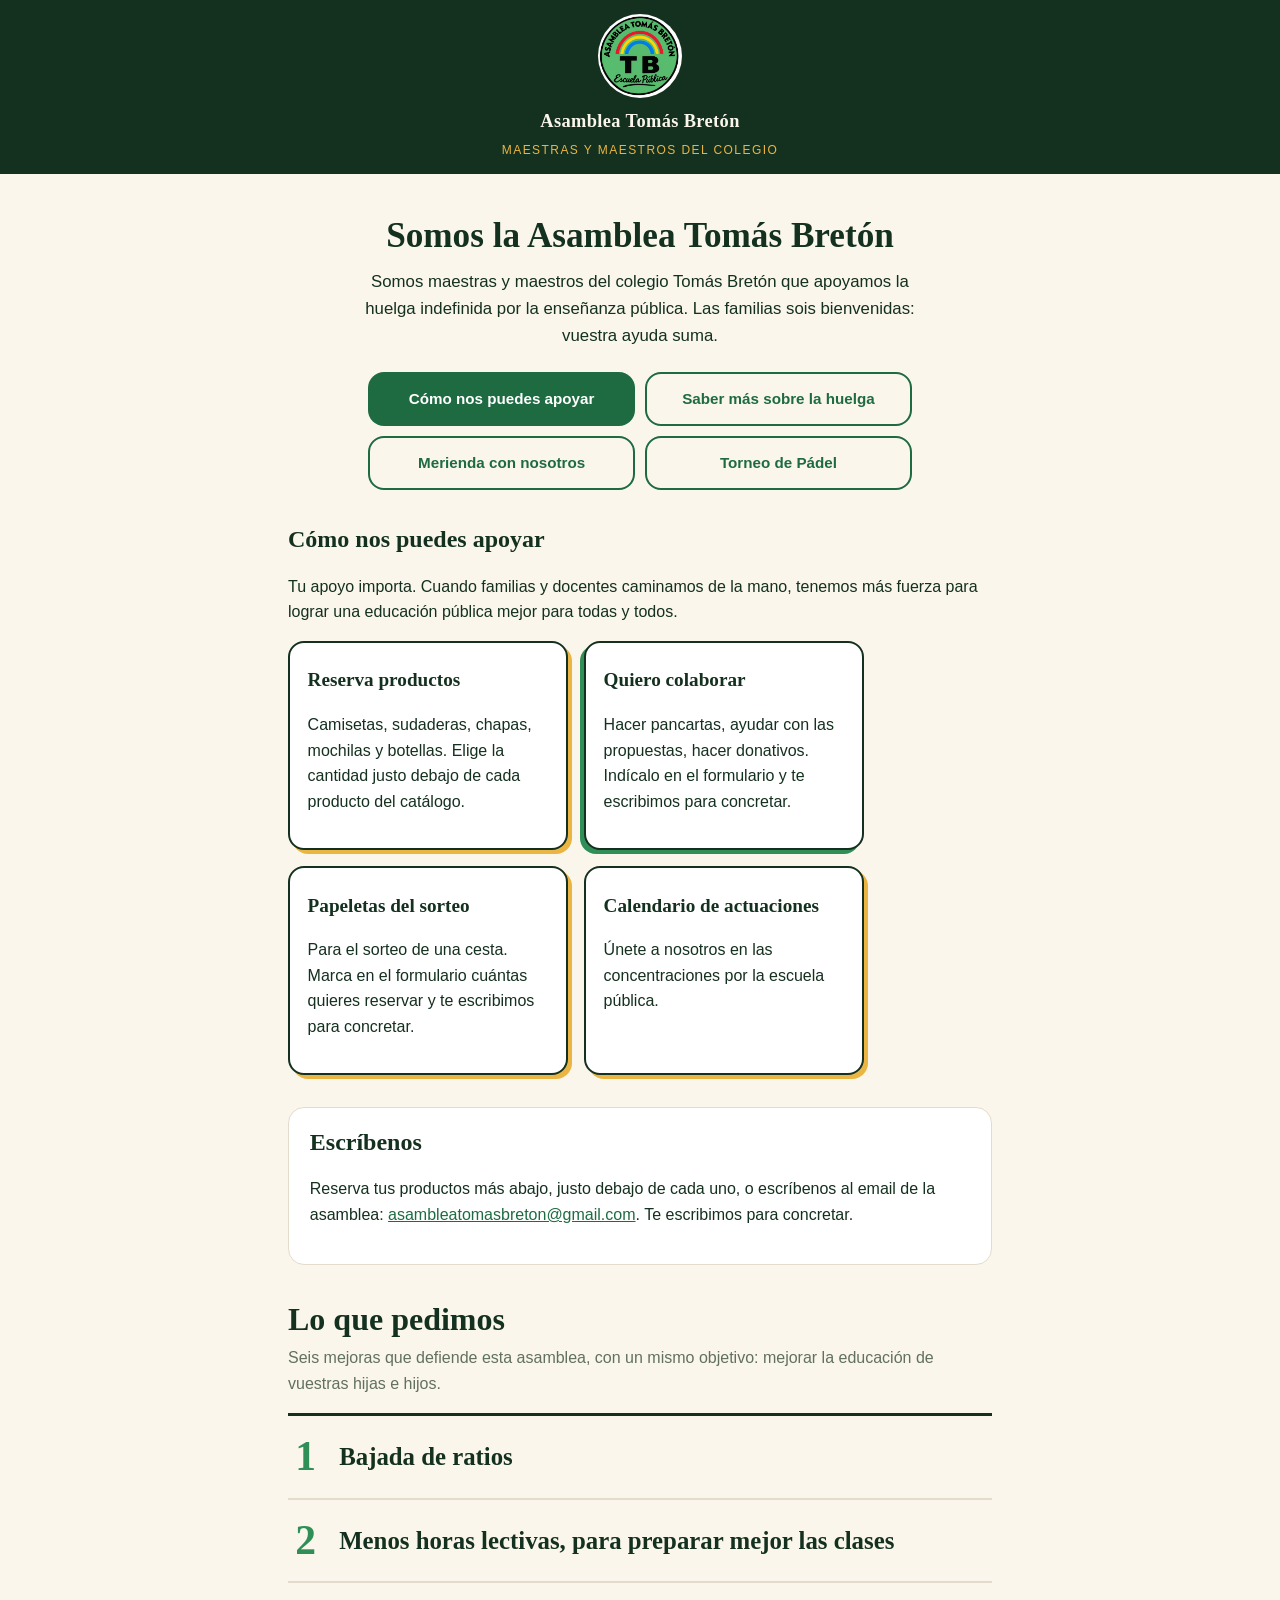
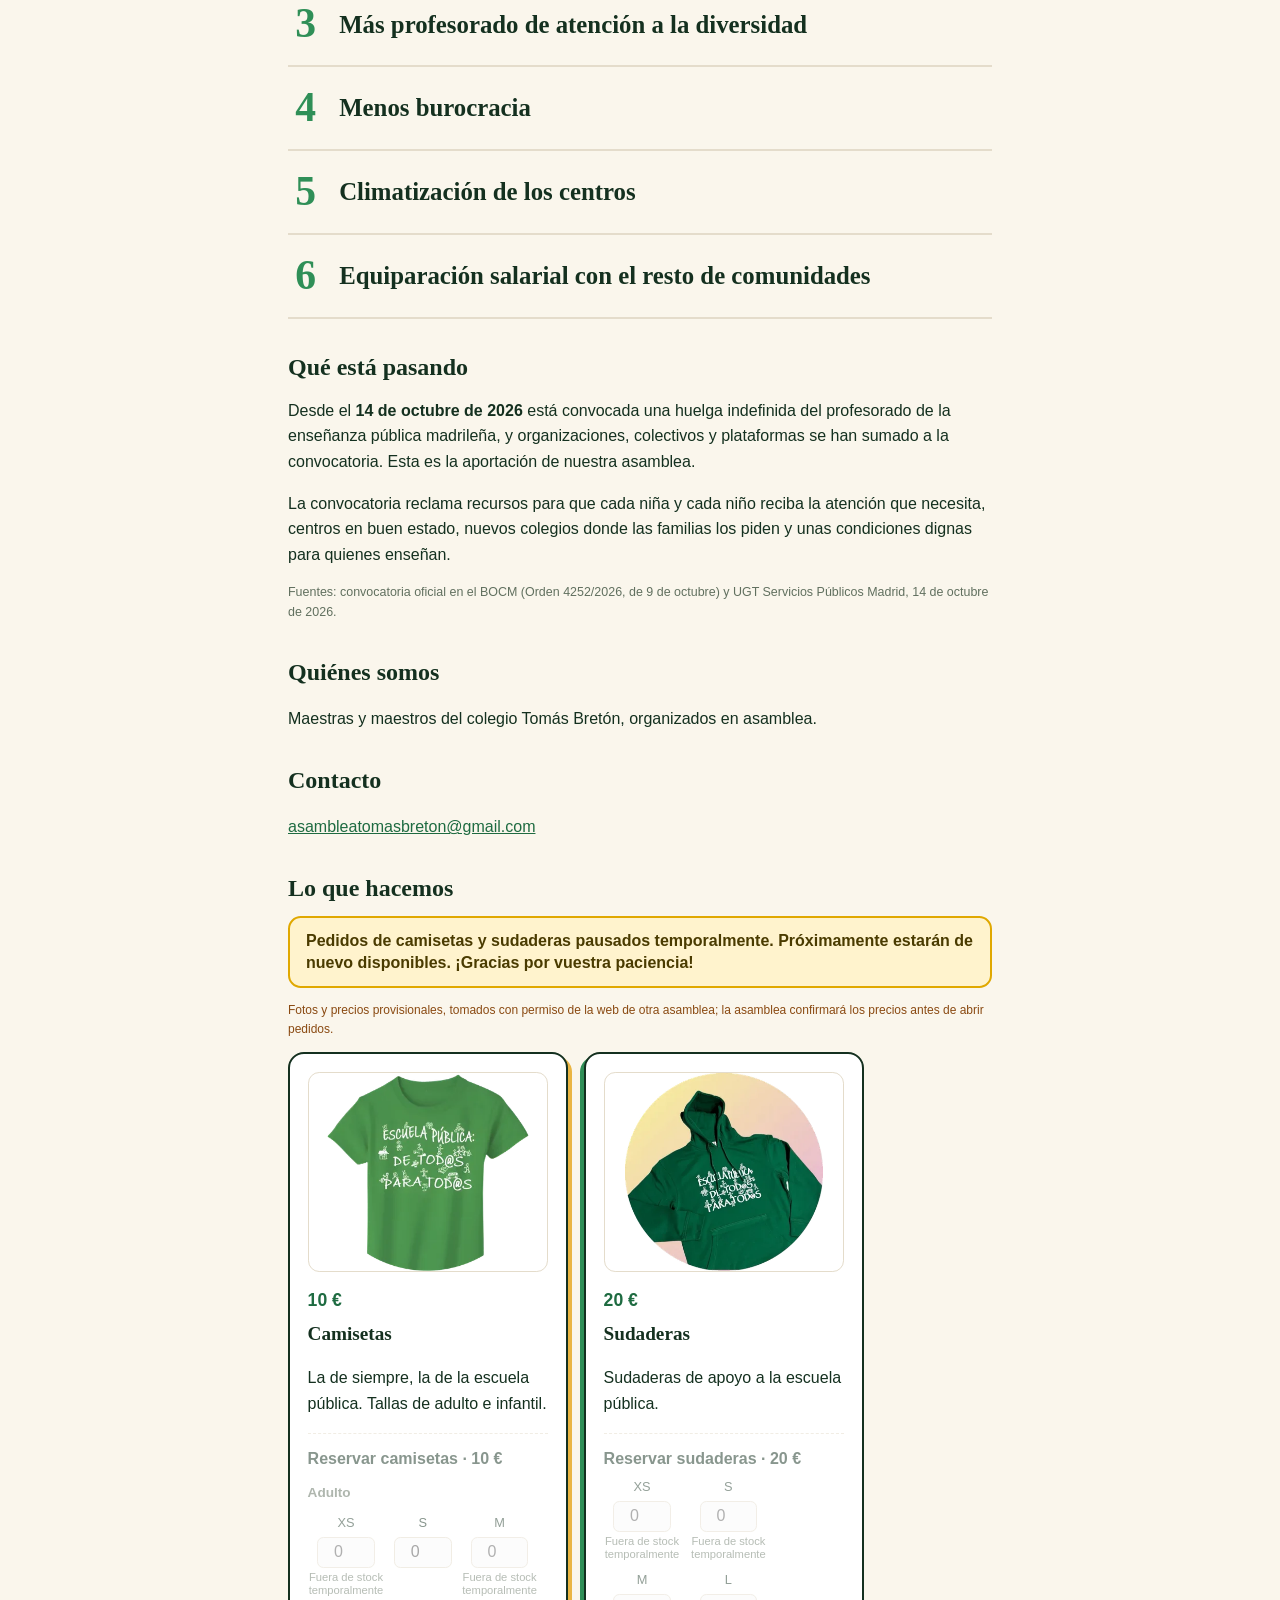
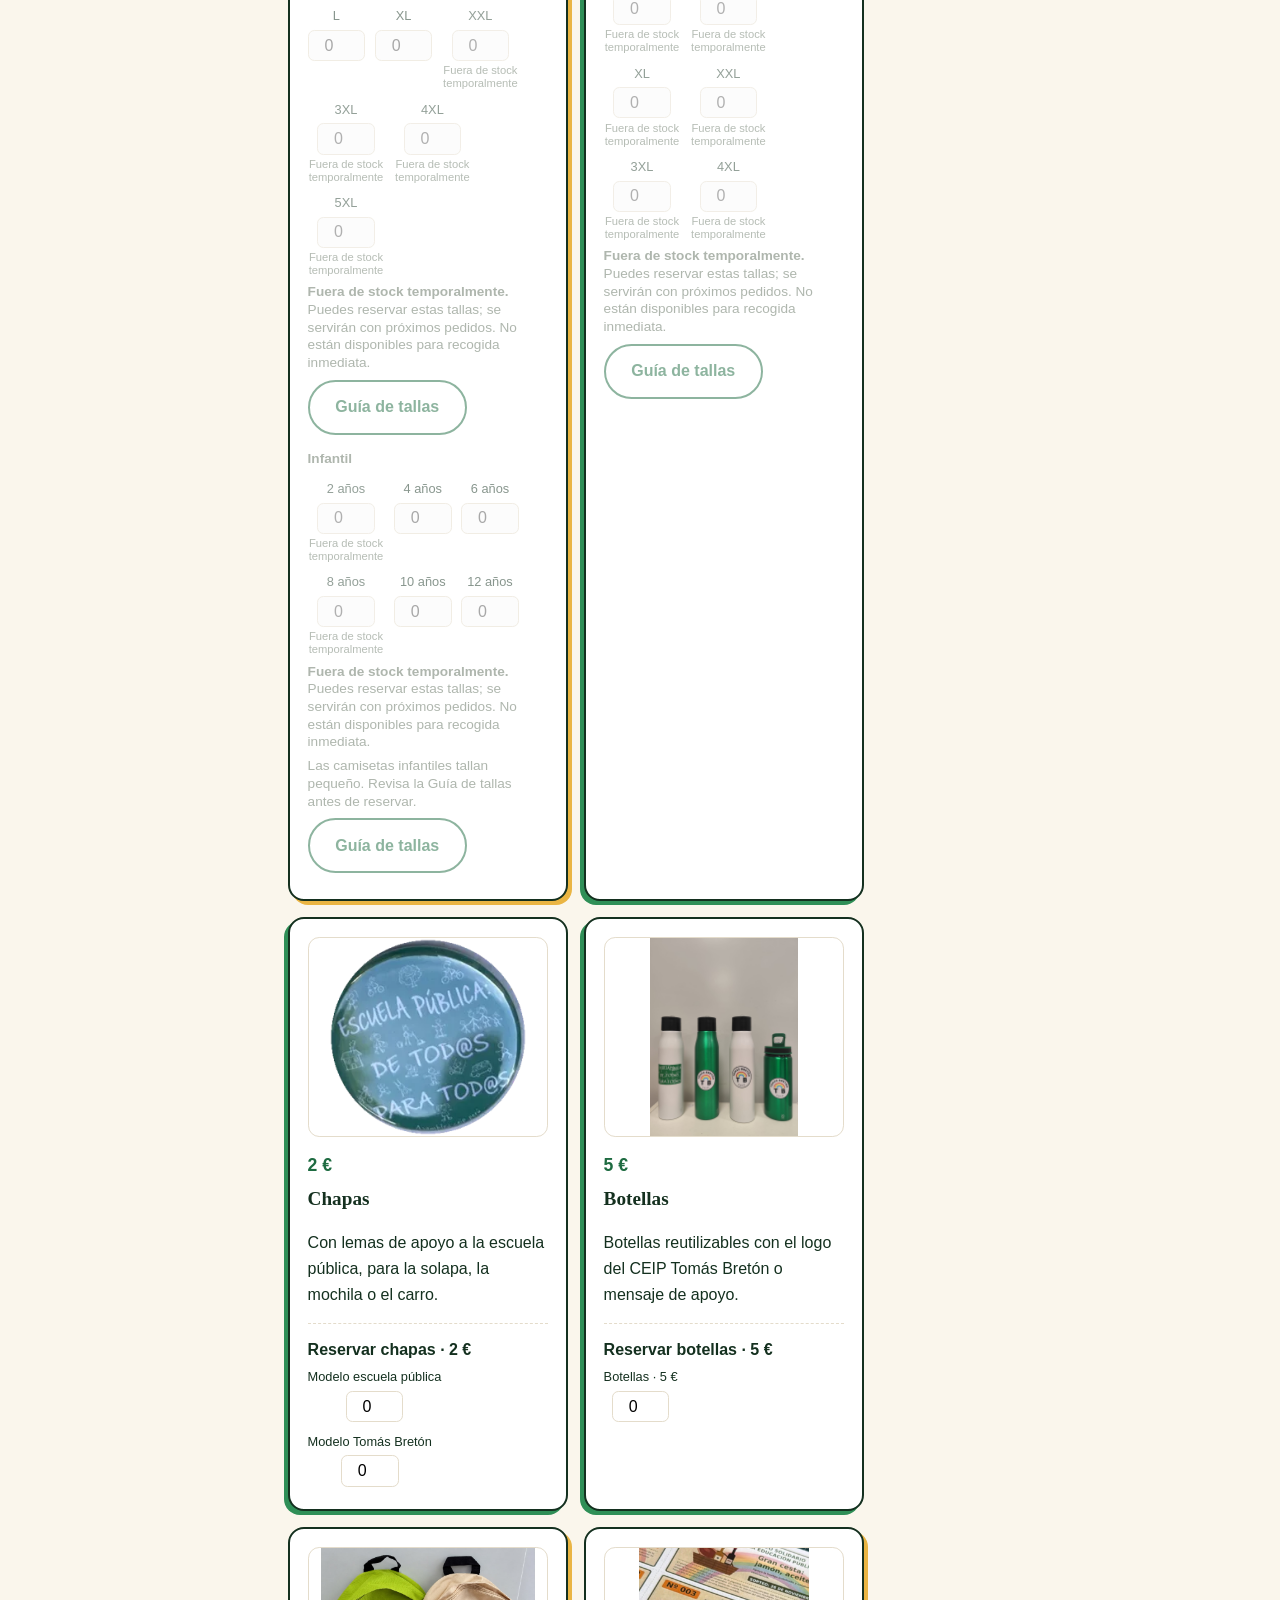
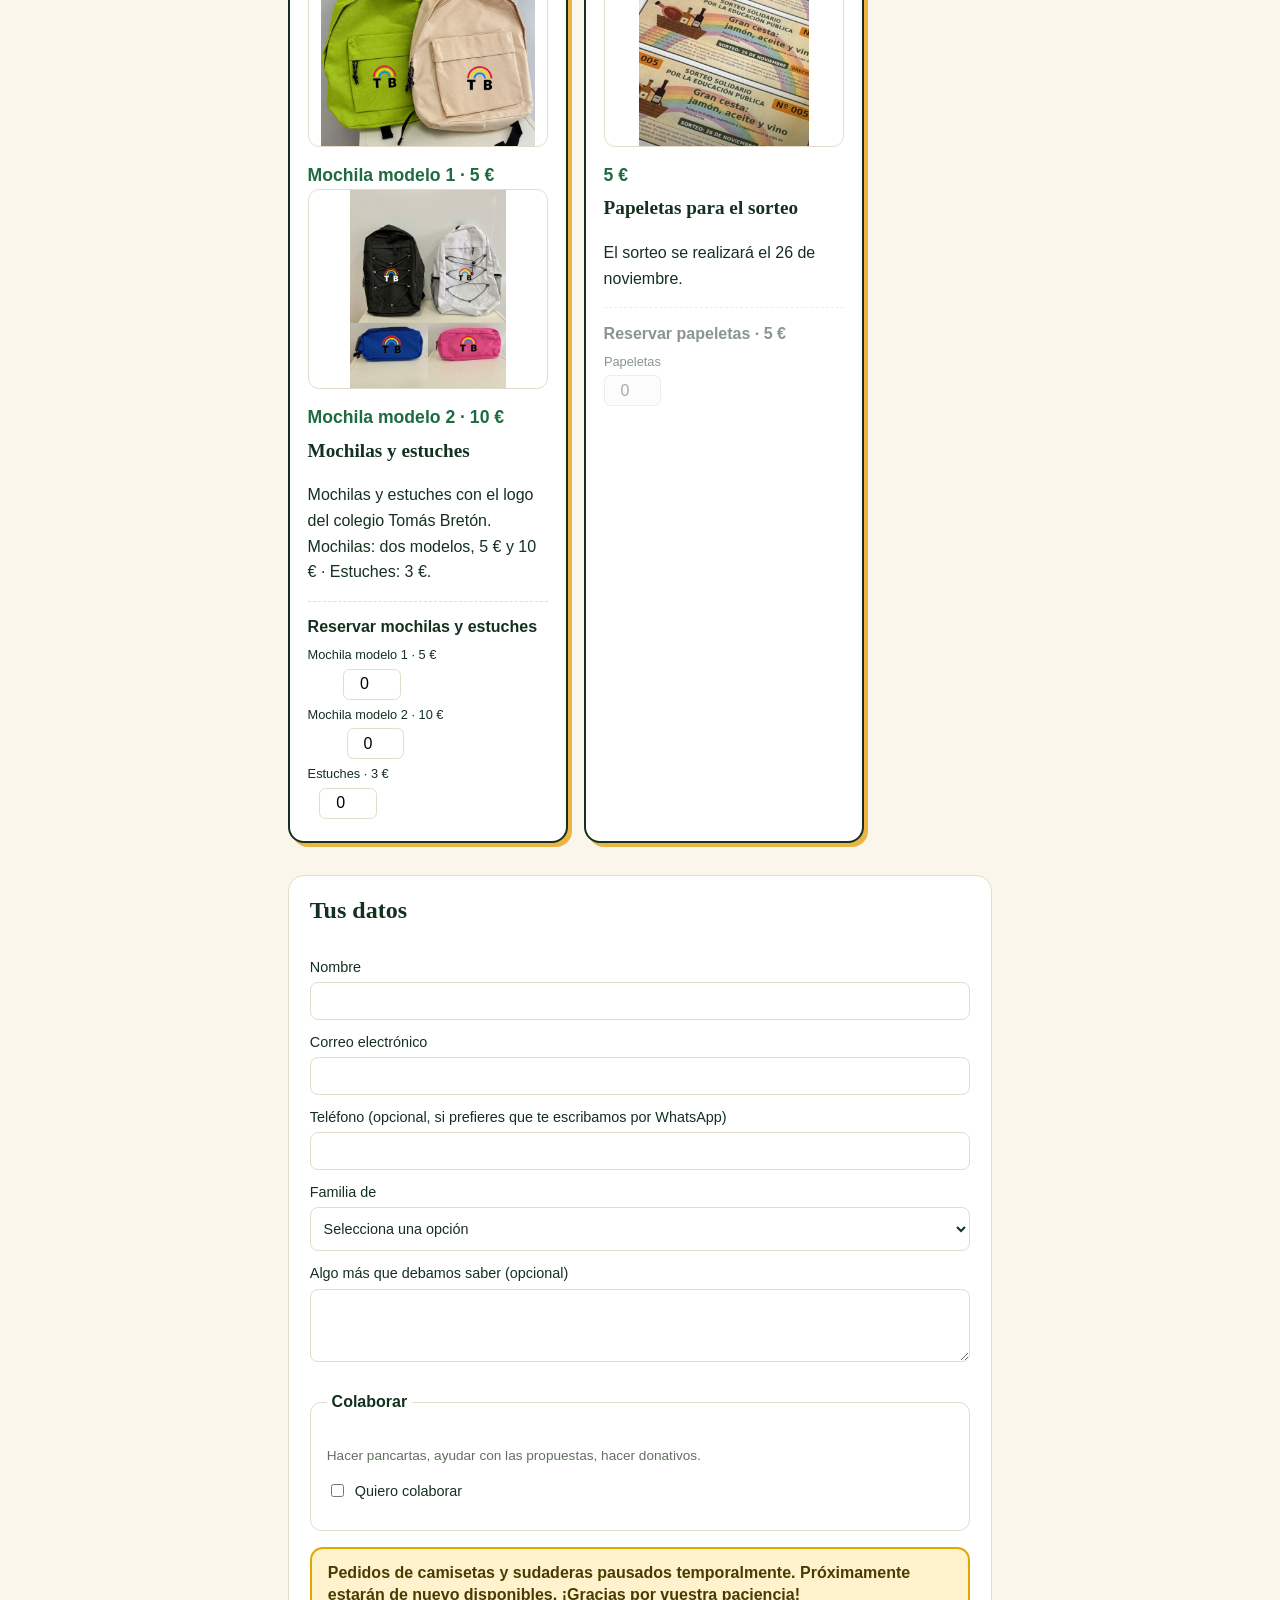
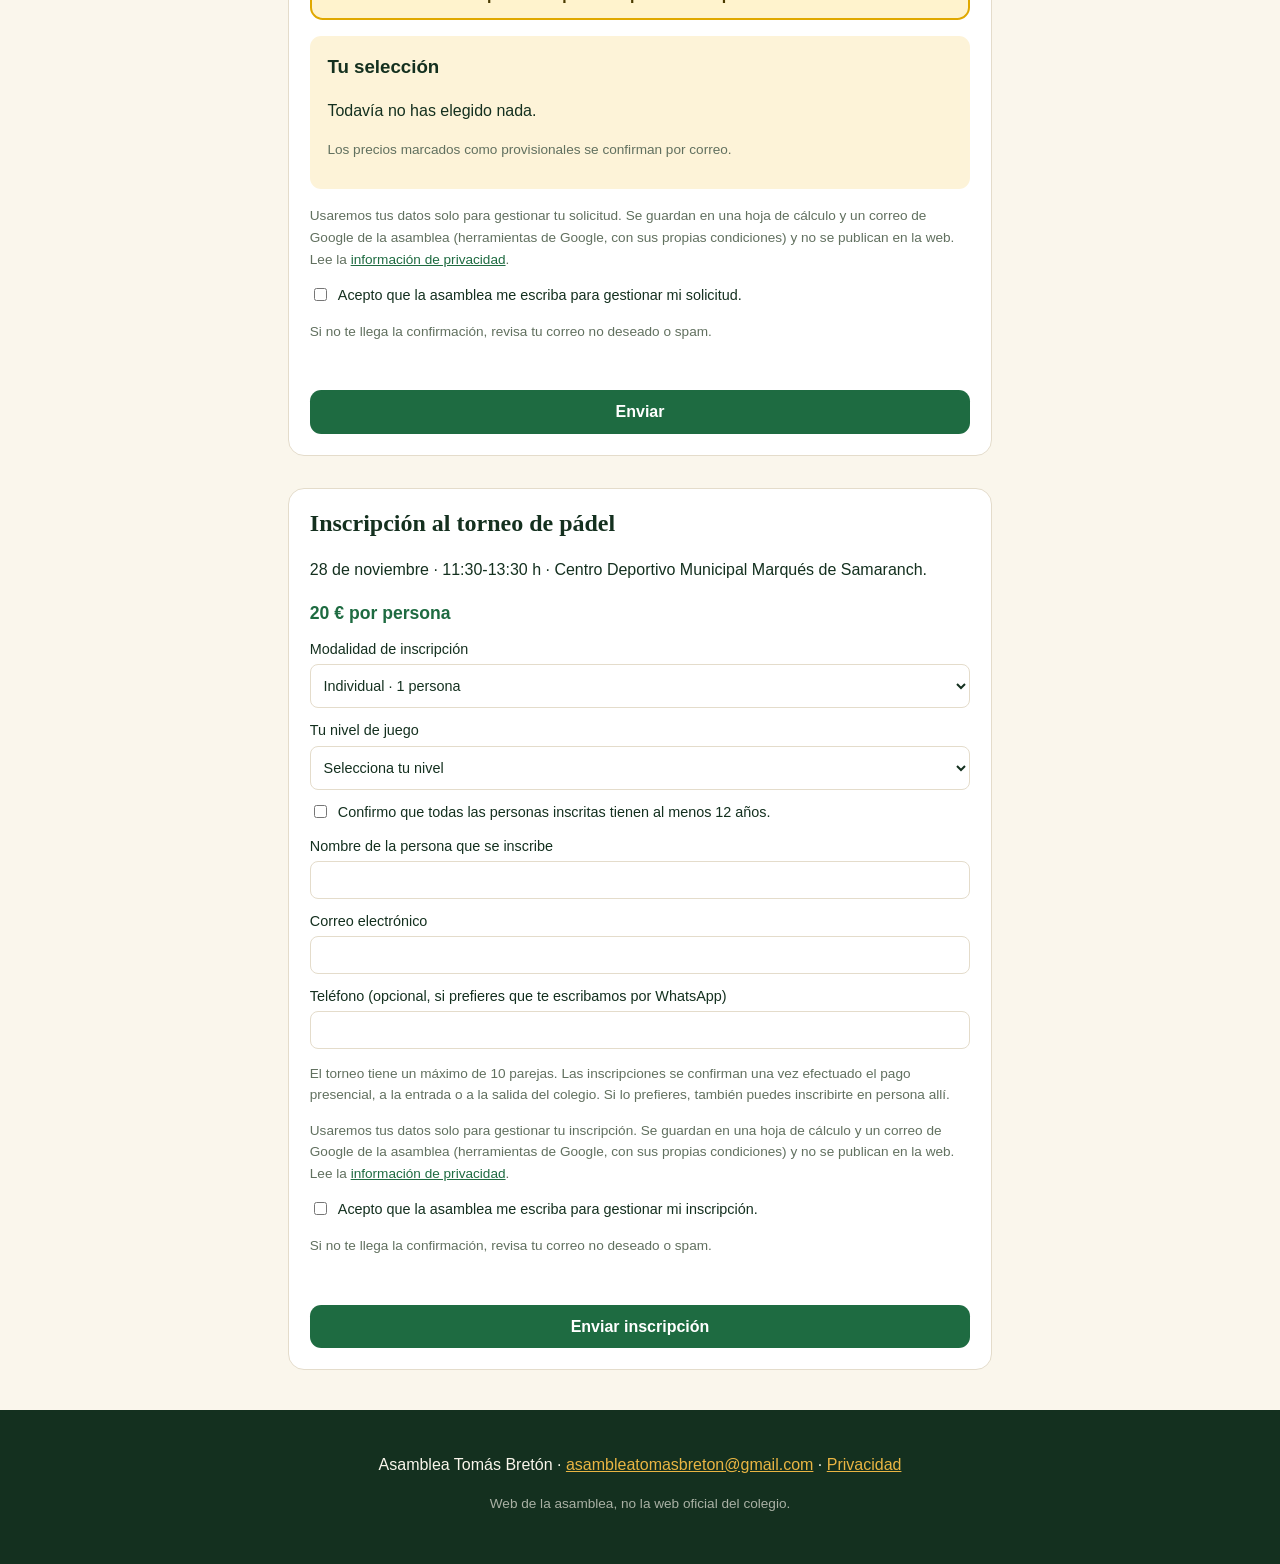
==== index.html @ 93f6c48e "Add required Familia de field, remove Clase (index.html)" ====
<!doctype html>
<html lang="es">
<head>
<meta charset="utf-8">
<meta name="viewport" content="width=device-width, initial-scale=1">
<meta name="robots" content="noindex"><title>Asamblea Tomás Bretón · Apoya la escuela pública</title>
<meta name="description" content="Web de la Asamblea Tomás Bretón: maestras y maestros del colegio. Reserva camisetas, sudaderas, chapas, mochilas y botellas, papeletas del sorteo de una cesta o haz un donativo.">
<link rel="stylesheet" href="assets/style.css">
<style>.productos .producto img{height:200px;object-fit:contain;background:#fff}.top .logo{display:block;width:84px;height:84px;border-radius:50%;margin:0 auto .55rem} .campo select{display:block;width:100%;margin-top:.2rem;padding:.55rem;border:1px solid var(--borde);border-radius:.5rem;font:inherit;background:white;color:var(--tinta);min-height:44px}[hidden]{display:none!important}.hero-acciones{display:grid!important;grid-template-columns:1fr 1fr;gap:.6rem;max-width:34rem;margin:0 auto}.hero-acciones .boton{display:flex;align-items:center;justify-content:center;text-align:center;padding:.7rem .8rem;font-size:.95rem;border-radius:1rem;min-height:3.4rem}.tallas label.agotada{opacity:.9}.aviso-stock{font-size:.85rem;line-height:1.3;color:var(--gris);margin:.4rem 0}.tallas .nota-agotada{font-size:.7rem;line-height:1.15;color:var(--gris);text-align:center;max-width:4.8rem}.aviso-pausa{background:#fff3cd;border:2px solid #e0a800;border-radius:.8rem;padding:.8rem 1rem;margin:.8rem 0;color:#4a3b00;line-height:1.35}.pedir.pausado{opacity:.5;pointer-events:none}</style>
</head>
<body>
<a class="saltar" href="#productos">Saltar al formulario</a>

<header class="top">
  <img class="logo" src="assets/logo.jpg" alt="Logo de la Asamblea Tomás Bretón">
  <p class="nombre">Asamblea Tomás Bretón</p>
  <p class="badge">Maestras y maestros del colegio</p>
</header>

<main>
  <section class="hero">
    <h1>Somos la Asamblea Tomás Bretón</h1>
    <p class="lede">Somos maestras y maestros del colegio Tomás Bretón que apoyamos la huelga indefinida por la enseñanza pública. Las familias sois bienvenidas: vuestra ayuda suma.</p>
    <div class="hero-acciones">
      <a class="boton" href="#apoyar">Cómo nos puedes apoyar</a>
      <a class="boton boton-sec" href="#peticiones">Saber más sobre la huelga</a>
      <a class="boton boton-sec" href="1-merienda-por-la-publica-2026-11-10.jpg" target="_blank" rel="noopener">Merienda con nosotros</a>
      <a class="boton boton-sec" href="3-torneo-padel.html">Torneo de Pádel</a>
    </div>
  </section>

  <section id="apoyar">
    <h2>Cómo nos puedes apoyar</h2>
    <p class="apoyo">Tu apoyo importa. Cuando familias y docentes caminamos de la mano, tenemos más fuerza para lograr una educación pública mejor para todas y todos.</p>
    <div class="rejilla">
      <article class="producto sticker">
        <h3>Reserva productos</h3>
        <p>Camisetas, sudaderas, chapas, mochilas y botellas. Elige la cantidad justo debajo de cada producto del catálogo.</p>
        <a class="tarjeta-enlace" href="#productos" aria-label="Ir a los productos"></a>
      </article>
      <article class="producto sticker giro">
        <h3>Quiero colaborar</h3>
        <p>Hacer pancartas, ayudar con las propuestas, hacer donativos. Indícalo en el formulario y te escribimos para concretar.</p>
        <a class="tarjeta-enlace" href="#tus-datos" aria-label="Ir al formulario para colaborar"></a>
      </article>
      <article class="producto sticker">
        <h3>Papeletas del sorteo</h3>
        <p>Para el sorteo de una cesta. Marca en el formulario cuántas quieres reservar y te escribimos para concretar.</p>
        <a class="tarjeta-enlace" href="#papeletas" aria-label="Ir a las papeletas del sorteo"></a>
      </article>
      <article class="producto sticker">
        <h3>Calendario de actuaciones</h3>
        <p>Únete a nosotros en las concentraciones por la escuela pública.</p>
        <a class="tarjeta-enlace" href="1-calendario-actuaciones-nueva.jpg" target="_blank" rel="noopener" aria-label="Abrir el calendario de actuaciones"></a>
      </article>
    </div>
  </section>

  <section id="escribenos" class="formulario">
    <h2>Escríbenos</h2>
    <p>Reserva tus productos más abajo, justo debajo de cada uno, o escríbenos al email de la asamblea: <a href="mailto:asambleatomasbreton@gmail.com">asambleatomasbreton@gmail.com</a>. Te escribimos para concretar.</p>
  </section>



  <section class="peticiones" id="peticiones">
    <h2>Lo que pedimos</h2>
    <p class="peticiones-intro">Seis mejoras que defiende esta asamblea, con un mismo objetivo: mejorar la educación de vuestras hijas e hijos.</p>
    <ul>
      <li>Bajada de ratios</li>
      <li>Menos horas lectivas, para preparar mejor las clases</li>
      <li>Más profesorado de atención a la diversidad</li>
      <li>Menos burocracia</li>
      <li>Climatización de los centros</li>
      <li>Equiparación salarial con el resto de comunidades</li>
    </ul>
  </section>

  <section class="contexto" id="huelga">
    <h2>Qué está pasando</h2>
    <p>Desde el <strong>14 de octubre de 2026</strong> está convocada una huelga indefinida del profesorado de la enseñanza pública madrileña, y organizaciones, colectivos y plataformas se han sumado a la convocatoria. Esta es la aportación de nuestra asamblea.</p>
    <p>La convocatoria reclama recursos para que cada niña y cada niño reciba la atención que necesita, centros en buen estado, nuevos colegios donde las familias los piden y unas condiciones dignas para quienes enseñan.</p>
    <p class="fuentes">Fuentes: convocatoria oficial en el BOCM (Orden 4252/2026, de 9 de octubre) y UGT Servicios Públicos Madrid, 14 de octubre de 2026.</p>
  </section>

  <section class="texto" id="quienes">
    <h2>Quiénes somos</h2>
    <p>Maestras y maestros del colegio Tomás Bretón, organizados en asamblea.</p>
  </section>

  <section class="texto" id="contacto">
    <h2>Contacto</h2>
    <p><a href="mailto:asambleatomasbreton@gmail.com">asambleatomasbreton@gmail.com</a></p>
  </section>

  <form id="form-apoyo" novalidate>
<section class="productos" id="productos">
    <h2>Lo que hacemos</h2>
    <p class="aviso-pausa" role="alert"><strong>Pedidos de camisetas y sudaderas pausados temporalmente. Próximamente estarán de nuevo disponibles. ¡Gracias por vuestra paciencia!</strong></p>
    <p class="provisional">Fotos y precios provisionales, tomados con permiso de la web de otra asamblea; la asamblea confirmará los precios antes de abrir pedidos.</p>
    <div class="rejilla">
      <article class="producto sticker">
        <img src="assets/productos/camiseta.webp" alt="Camiseta verde de ejemplo, con lema de apoyo a la escuela pública">
        <p class="precio">10 €</p>
        <h3>Camisetas</h3>
        <p>La de siempre, la de la escuela pública. Tallas de adulto e infantil.</p>
      <div class="pedir pausado"><p class="pedir-titulo">Reservar camisetas · 10 €</p><div class="tallas" data-producto="Camiseta">
          <p class="grupo-talla">Adulto</p>
          <label class="agotada">XS <input type="number" min="0" max="99" value="0" data-precio="10" data-detalle="adulto XS"><span class="nota-agotada">Fuera de stock temporalmente</span></label>
          <label>S <input type="number" min="0" max="99" value="0" data-precio="10" data-detalle="adulto S"></label>
          <label class="agotada">M <input type="number" min="0" max="99" value="0" data-precio="10" data-detalle="adulto M"><span class="nota-agotada">Fuera de stock temporalmente</span></label>
          <label>L <input type="number" min="0" max="99" value="0" data-precio="10" data-detalle="adulto L"></label>
          <label>XL <input type="number" min="0" max="99" value="0" data-precio="10" data-detalle="adulto XL"></label>
          <label class="agotada">XXL <input type="number" min="0" max="99" value="0" data-precio="10" data-detalle="adulto XXL"><span class="nota-agotada">Fuera de stock temporalmente</span></label>
          <label class="agotada">3XL <input type="number" min="0" max="99" value="0" data-precio="10" data-detalle="adulto 3XL"><span class="nota-agotada">Fuera de stock temporalmente</span></label>
          <label class="agotada">4XL <input type="number" min="0" max="99" value="0" data-precio="10" data-detalle="adulto 4XL"><span class="nota-agotada">Fuera de stock temporalmente</span></label>
          <label class="agotada">5XL <input type="number" min="0" max="99" value="0" data-precio="10" data-detalle="adulto 5XL"><span class="nota-agotada">Fuera de stock temporalmente</span></label>
        </div>
        <p class="aviso-stock"><strong>Fuera de stock temporalmente.</strong> Puedes reservar estas tallas; se servirán con próximos pedidos. No están disponibles para recogida inmediata.</p>
        <p style="margin:.5rem 0"><a class="boton boton-sec" href="guia-tallas-camisetas.jpg" target="_blank" rel="noopener">Guía de tallas</a></p>
        <div class="tallas" data-producto="Camiseta">
          <p class="grupo-talla">Infantil</p>
          <label class="agotada">2 años <input type="number" min="0" max="99" value="0" data-precio="10" data-detalle="infantil 2 años"><span class="nota-agotada">Fuera de stock temporalmente</span></label>
          <label>4 años <input type="number" min="0" max="99" value="0" data-precio="10" data-detalle="infantil 4 años"></label>
          <label>6 años <input type="number" min="0" max="99" value="0" data-precio="10" data-detalle="infantil 6 años"></label>
          <label class="agotada">8 años <input type="number" min="0" max="99" value="0" data-precio="10" data-detalle="infantil 8 años"><span class="nota-agotada">Fuera de stock temporalmente</span></label>
          <label>10 años <input type="number" min="0" max="99" value="0" data-precio="10" data-detalle="infantil 10 años"></label>
          <label>12 años <input type="number" min="0" max="99" value="0" data-precio="10" data-detalle="infantil 12 años"></label>
        </div>
        <p class="aviso-stock"><strong>Fuera de stock temporalmente.</strong> Puedes reservar estas tallas; se servirán con próximos pedidos. No están disponibles para recogida inmediata.</p>
        <p class="aviso-stock">Las camisetas infantiles tallan pequeño. Revisa la Guía de tallas antes de reservar.</p>
        <p style="margin:.5rem 0"><a class="boton boton-sec" href="guia-tallas-camisetas-infantil.jpg" target="_blank" rel="noopener">Guía de tallas</a></p></div>
      </article>
      <article class="producto sticker giro">
        <img src="assets/productos/sudadera.webp" alt="Sudadera verde de referencia con capucha y lema Escuela pública: de tod@s para tod@s">
        <p class="precio">20 €</p>
        <h3>Sudaderas</h3>
        <p>Sudaderas de apoyo a la escuela pública.</p>
      <div class="pedir pausado"><p class="pedir-titulo">Reservar sudaderas · 20 €</p><div class="tallas" data-producto="Sudadera">
          <label class="agotada">XS <input type="number" min="0" max="99" value="0" data-precio="20" data-detalle="talla XS"><span class="nota-agotada">Fuera de stock temporalmente</span></label>
          <label class="agotada">S <input type="number" min="0" max="99" value="0" data-precio="20" data-detalle="talla S"><span class="nota-agotada">Fuera de stock temporalmente</span></label>
          <label class="agotada">M <input type="number" min="0" max="99" value="0" data-precio="20" data-detalle="talla M"><span class="nota-agotada">Fuera de stock temporalmente</span></label>
          <label class="agotada">L <input type="number" min="0" max="99" value="0" data-precio="20" data-detalle="talla L"><span class="nota-agotada">Fuera de stock temporalmente</span></label>
          <label class="agotada">XL <input type="number" min="0" max="99" value="0" data-precio="20" data-detalle="talla XL"><span class="nota-agotada">Fuera de stock temporalmente</span></label>
          <label class="agotada">XXL <input type="number" min="0" max="99" value="0" data-precio="20" data-detalle="talla XXL"><span class="nota-agotada">Fuera de stock temporalmente</span></label>
          <label class="agotada">3XL <input type="number" min="0" max="99" value="0" data-precio="20" data-detalle="talla 3XL"><span class="nota-agotada">Fuera de stock temporalmente</span></label>
          <label class="agotada">4XL <input type="number" min="0" max="99" value="0" data-precio="20" data-detalle="talla 4XL"><span class="nota-agotada">Fuera de stock temporalmente</span></label>
        </div>
        <p class="aviso-stock"><strong>Fuera de stock temporalmente.</strong> Puedes reservar estas tallas; se servirán con próximos pedidos. No están disponibles para recogida inmediata.</p>
        <p style="margin:.5rem 0"><a class="boton boton-sec" href="guia-tallas-sudaderas.jpg" target="_blank" rel="noopener">Guía de tallas</a></p></div>
      </article>
      <article class="producto sticker giro">
        <img src="assets/productos/chapa-de-todas.webp" alt="Chapa de ejemplo con lema de apoyo">
        <p class="precio">2 €</p>
        <h3>Chapas</h3>
        <p>Con lemas de apoyo a la escuela pública, para la solapa, la mochila o el carro.</p>
      <div class="pedir"><p class="pedir-titulo">Reservar chapas · 2 €</p><div class="tallas" data-producto="Chapa">
          <label>Modelo escuela pública <input type="number" min="0" max="99" value="0" data-precio="2" data-detalle="Modelo escuela pública"></label>
          <label>Modelo Tomás Bretón <input type="number" min="0" max="99" value="0" data-precio="2" data-detalle="Modelo Tomás Bretón"></label>
        </div></div>
      </article>
      <article class="producto sticker giro">
        <img src="assets/productos/1-botellas.jpg" alt="Dos botellas reutilizables blancas"><p class="precio">5 €</p>
        <h3>Botellas</h3>
        <p>Botellas reutilizables con el logo del CEIP Tomás Bretón o mensaje de apoyo.</p>
      <div class="pedir"><p class="pedir-titulo">Reservar botellas · 5 €</p><div class="tallas" data-producto="Botella">
          <label>Botellas · 5 € <input type="number" min="0" max="99" value="0" data-precio="5" data-detalle="botella"></label>
        </div></div>
      </article>
      <article class="producto sticker">
        <img src="assets/productos/1-mochilas.jpg" alt="Mochilas con el logo de colores de la asamblea"><p class="precio">Mochila modelo 1 · 5 €</p>
        <img src="assets/productos/2-mochilas-2.jpg" alt="Mochilas y estuches con el logo de colores de la asamblea"><p class="precio">Mochila modelo 2 · 10 €</p>
        <h3>Mochilas y estuches</h3>
        <p>Mochilas y estuches con el logo del colegio Tomás Bretón. Mochilas: dos modelos, 5 € y 10 € · Estuches: 3 €.</p><div class="pedir"><p class="pedir-titulo">Reservar mochilas y estuches</p><div class="tallas" data-producto="Mochila"><label>Mochila modelo 1 · 5 € <input type="number" min="0" max="99" value="0" data-precio="5" data-detalle="modelo 1 · 5 €"></label></div><div class="tallas" data-producto="Mochila"><label>Mochila modelo 2 · 10 € <input type="number" min="0" max="99" value="0" data-precio="10" data-detalle="modelo 2 · 10 €"></label></div><div class="tallas" data-producto="Estuche"><label>Estuches · 3 € <input type="number" min="0" max="99" value="0" data-precio="3" data-detalle="estuche"></label></div></div>
      </article>
      <article class="producto sticker" id="papeletas">
        <img src="assets/productos/2-papeletas.jpg" alt="Papeletas del sorteo solidario por la educación pública: gran cesta con jamón, aceite y vino">
        <p class="precio">5 €</p>
        <h3>Papeletas para el sorteo</h3>
        <p>El sorteo se realizará el 26 de noviembre.</p>
      <div class="pedir pausado"><p class="pedir-titulo">Reservar papeletas · 5 €</p><div class="tallas" data-producto="Papeleta del sorteo">
          <label>Papeletas <input type="number" min="0" max="99" value="0" data-precio="5" data-detalle="sorteo de la cesta"></label>
        </div></div>
      </article>
    </div>
  </section>

    <section class="formulario" id="tus-datos">
      <h2>Tus datos</h2>
      <fieldset class="sin-borde">
        <legend class="solo-lectores">Tus datos</legend>
        <label class="campo">Nombre
          <input type="text" name="nombre" required autocomplete="name">
        </label>
        <label class="campo">Correo electrónico
          <input type="email" name="email" required autocomplete="email">
        </label>
        <label class="campo">Teléfono (opcional, si prefieres que te escribamos por WhatsApp)
          <input type="tel" name="telefono" autocomplete="tel">
        </label>
        <label class="campo">Familia de
          <select name="familia-tipo" id="familia-tipo" required>
            <option value="">Selecciona una opción</option>
            <option value="nombre">Familia de un niño o niña del cole</option>
            <option value="sin-hijos">No tengo hijos en el cole</option>
          </select>
        </label>
        <label class="campo" id="familia-nombre-wrap" hidden>Nombre del niño o de la niña
          <input type="text" name="familia" id="familia-de" autocomplete="off">
        </label>
        <label class="campo">Algo más que debamos saber (opcional)
          <textarea name="comentario" rows="3"></textarea>
        </label>
        <label class="campo hp" aria-hidden="true">Empresa
          <input type="text" name="empresa" tabindex="-1" autocomplete="off">
        </label>
      </fieldset>
      <fieldset>
        <legend>Colaborar</legend>
        <p class="nota">Hacer pancartas, ayudar con las propuestas, hacer donativos.</p>
        <label class="campo check">
          <input type="checkbox" id="quiero-donar"> Quiero colaborar
        </label>
      </fieldset>
      <p class="aviso-pausa" role="alert"><strong>Pedidos de camisetas y sudaderas pausados temporalmente. Próximamente estarán de nuevo disponibles. ¡Gracias por vuestra paciencia!</strong></p>
      <div class="resumen">
        <h3>Tu selección</h3>
        <p id="resumen-detalle">Todavía no has elegido nada.</p>
        <p class="nota">Los precios marcados como provisionales se confirman por correo.</p>
      </div>

      <p class="nota">Usaremos tus datos solo para gestionar tu solicitud. Se guardan en una hoja de cálculo y un correo de Google de la asamblea (herramientas de Google, con sus propias condiciones) y no se publican en la web. Lee la <a href="privacidad.html">información de privacidad</a>.</p>
      <label class="campo check">
        <input type="checkbox" id="privacidad-ok" required> Acepto que la asamblea me escriba para gestionar mi solicitud.
      </label>

      <p class="nota">Si no te llega la confirmación, revisa tu correo no deseado o spam.</p>
      <p id="estado-envio" class="estado" role="status"></p>
      <button type="submit" class="boton">Enviar</button>
    </section>
</form>
  <form id="form-padel" novalidate>
    <section class="formulario" id="inscripcion-padel">
      <h2>Inscripción al torneo de pádel</h2>
      <p>28 de noviembre · 11:30-13:30 h · Centro Deportivo Municipal Marqués de Samaranch.</p>
      <p class="precio">20 € por persona</p>
      <label class="campo">Modalidad de inscripción
        <select id="padel-modalidad"><option value="individual">Individual · 1 persona</option><option value="pareja">Por parejas · 2 personas</option></select>
      </label>
      <label class="campo">Tu nivel de juego
        <select id="padel-nivel"><option value="">Selecciona tu nivel</option><option>Alto</option><option>Medio</option><option>Bajo</option></select>
      </label>
      <div id="padel-pareja" hidden>
        <label class="campo">Nombre de tu pareja de juego<input id="padel-pareja-nombre" type="text" maxlength="100" autocomplete="off"></label>
        <label class="campo">Nivel de tu pareja de juego
          <select id="padel-pareja-nivel"><option value="">Selecciona su nivel</option><option>Alto</option><option>Medio</option><option>Bajo</option></select>
        </label>
      </div>
      <label class="campo check"><input type="checkbox" id="padel-edad"> Confirmo que todas las personas inscritas tienen al menos 12 años.</label>
      <label class="campo">Nombre de la persona que se inscribe
        <input id="padel-nombre" type="text" maxlength="100" autocomplete="name">
      </label>
      <label class="campo">Correo electrónico
        <input id="padel-email" type="email" maxlength="100" autocomplete="email">
      </label>
      <label class="campo">Teléfono (opcional, si prefieres que te escribamos por WhatsApp)
        <input id="padel-telefono" type="tel" maxlength="30" autocomplete="tel">
      </label>
      <label class="campo hp" aria-hidden="true">Empresa
        <input id="padel-empresa" type="text" tabindex="-1" autocomplete="off">
      </label>
      <p class="nota">El torneo tiene un máximo de 10 parejas. Las inscripciones se confirman una vez efectuado el pago presencial, a la entrada o a la salida del colegio. Si lo prefieres, también puedes inscribirte en persona allí.</p>
      <p class="nota">Usaremos tus datos solo para gestionar tu inscripción. Se guardan en una hoja de cálculo y un correo de Google de la asamblea (herramientas de Google, con sus propias condiciones) y no se publican en la web. Lee la <a href="privacidad.html">información de privacidad</a>.</p>
      <label class="campo check">
        <input type="checkbox" id="padel-privacidad-ok"> Acepto que la asamblea me escriba para gestionar mi inscripción.
      </label>
      <p class="nota">Si no te llega la confirmación, revisa tu correo no deseado o spam.</p>
      <p id="padel-estado" class="estado" role="status"></p>
      <button type="submit" class="boton" id="padel-enviar">Enviar inscripción</button>
    </section>
  </form>
</main>

<footer class="pie">
  <p>Asamblea Tomás Bretón · <a href="mailto:asambleatomasbreton@gmail.com">asambleatomasbreton@gmail.com</a> · <a href="privacidad.html">Privacidad</a></p>
  <p class="nota">Web de la asamblea, no la web oficial del colegio.</p>
</footer>

<script src="assets/config.js"></script>
<script src="4-site.js"></script>
</body>
</html>
---- assets/style.css ----
:root{
  --crema:#faf6ec; --tinta:#14301f; --verde:#1e6b41; --verde-vivo:#2f8f57;
  --mostaza:#eab543; --gris:#61705f; --tarjeta:#ffffff; --borde:#e4dccb; --aviso:#fdf3d8;
}
*{box-sizing:border-box}
html{scroll-behavior:smooth}
body{margin:0;font-family:-apple-system,'Segoe UI',Roboto,Helvetica,Arial,sans-serif;color:var(--tinta);background:var(--crema);line-height:1.6}
a{color:var(--verde)}
h1,h2{font-family:Georgia,'Times New Roman',serif;line-height:1.15}
.cinta-preview{background:#8a4a12;color:#fff;text-align:center;font-size:.78rem;padding:.45rem .8rem;font-weight:600}
.saltar{position:absolute;left:-9999px}
.saltar:focus{left:1rem;top:1rem;background:#fff;padding:.5rem;z-index:10}

.top{background:var(--tinta);color:var(--crema);text-align:center;padding:.9rem 1rem}
.nombre{font-family:Georgia,serif;font-size:1.15rem;font-weight:700;margin:0;letter-spacing:.02em}
.badge{margin:.25rem 0 0;font-size:.75rem;color:var(--mostaza);text-transform:uppercase;letter-spacing:.12em}

main{max-width:46rem;margin:0 auto;padding:0 1rem}

.hero{padding:2.4rem 0 1rem;text-align:center}
.hero h1{font-size:2.2rem;margin:.2rem 0 .8rem}
.lede{font-size:1.05rem;max-width:36rem;margin:0 auto 1.4rem}
.hero-acciones{display:flex;flex-direction:column;gap:.6rem;align-items:center}
@media(min-width:560px){.hero-acciones{flex-direction:row;justify-content:center}}

.boton{display:inline-block;background:var(--verde);color:#fff;border:0;border-radius:999px;padding:.8rem 1.6rem;font-size:1rem;font-weight:700;cursor:pointer;text-decoration:none}
.boton:hover{background:var(--tinta)}
.boton-sec{background:transparent;color:var(--verde);border:2px solid var(--verde)}
.boton-sec:hover{color:#fff}

.contexto,.texto{margin:2.2rem 0}
.contexto h2,.productos h2,.pasos h2{font-size:1.5rem;margin:0 0 .6rem}
.fuentes{font-size:.78rem;color:var(--gris)}

.rejilla{display:grid;gap:1rem;grid-template-columns:1fr;margin-top:.8rem}
@media(min-width:640px){.rejilla{grid-template-columns:repeat(2,1fr);max-width:36rem}}
.sticker{background:var(--tarjeta);border:2px solid var(--tinta);border-radius:1rem;padding:1.1rem;box-shadow:4px 4px 0 var(--mostaza)}
.sticker.giro{box-shadow:-4px 4px 0 var(--verde-vivo)}
.producto h3{margin:.3rem 0;font-family:Georgia,serif;font-size:1.2rem}
.precio{font-weight:700;color:var(--verde);margin:0;font-size:1.1rem}
.provisional{font-weight:400;color:#8a4a12;font-size:.75rem}

.pasos ol{list-style:none;margin:.8rem 0 0;padding:0;display:grid;gap:.8rem;counter-reset:paso}
@media(min-width:640px){.pasos ol{grid-template-columns:repeat(3,1fr)}}
.pasos li{background:var(--tarjeta);border:1px solid var(--borde);border-radius:.9rem;padding:1rem;counter-increment:paso}
.pasos li::before{content:counter(paso);display:inline-block;background:var(--mostaza);color:var(--tinta);font-weight:700;width:1.6rem;height:1.6rem;border-radius:50%;text-align:center;line-height:1.6rem;margin-bottom:.4rem}

.formulario{background:var(--tarjeta);border:1px solid var(--borde);border-radius:1rem;padding:1.3rem;margin:2rem 0}
.formulario h2{margin-top:0}
fieldset{border:1px solid var(--borde);border-radius:.7rem;margin:0 0 1rem;padding:1rem}
legend{font-weight:700;padding:0 .3rem}
.precio-inline{color:var(--verde)}
.tallas{display:flex;flex-wrap:wrap;gap:.6rem;margin:.3rem 0}
.grupo-talla{width:100%;margin:.3rem 0 0;font-weight:600;font-size:.85rem;color:var(--gris)}
.tallas label{display:flex;flex-direction:column;align-items:center;font-size:.8rem;gap:.2rem}
.tallas input{width:3.6rem;padding:.35rem;border:1px solid var(--borde);border-radius:.4rem;text-align:center;font-size:1rem}
.campo{display:block;margin:.7rem 0;font-size:.9rem}
.campo input,.campo textarea{display:block;width:100%;margin-top:.2rem;padding:.55rem;border:1px solid var(--borde);border-radius:.5rem;font-size:1rem;font-family:inherit}
.campo.check{display:flex;gap:.5rem;align-items:flex-start}
.campo.check input{width:auto;margin-top:.25rem}
.resumen{background:var(--aviso);border-radius:.7rem;padding:.9rem 1.1rem;margin:1rem 0}
.resumen h3{margin:.1rem 0}
.nota{color:var(--gris);font-size:.85rem}
.estado{min-height:1.2rem;font-size:.9rem}
.estado.ok{color:var(--verde);font-weight:600}
.estado.error{color:#a33;font-weight:600}
.estado.demo{background:var(--aviso);border-radius:.5rem;padding:.6rem}
.formulario .boton{width:100%;border-radius:.7rem}

.pie{background:var(--tinta);color:var(--crema);text-align:center;padding:1.6rem 1rem 2.2rem;margin-top:2.5rem}
.pie a{color:var(--mostaza)}
.pie .nota{color:rgba(250,246,236,.65)}

/* Campo trampa para robots: no se muestra a las personas */
.hp { position: absolute; left: -10000px; top: -10000px; height: 1px; width: 1px; overflow: hidden; }

/* Bloque destacado (puesto informativo) */
.destacado { background: #e3efdf; border: 2px solid #1e6b41; border-radius: 14px; padding: 1.4rem 1.6rem; margin: 2rem 0; }
.destacado h2 { margin-top: 0; }

.peticiones{margin:2.2rem 0}
.peticiones h2{font-size:2rem;margin:0 0 .5rem}
.peticiones-intro{margin:0 0 .9rem;color:var(--gris)}
.peticiones ul{list-style:none;margin:1rem 0 0;padding:0;border-top:3px solid var(--tinta);counter-reset:peticion}
.peticiones li{counter-increment:peticion;display:flex;gap:1rem;align-items:center;padding:1rem 0;border-bottom:2px solid var(--borde);font-family:Georgia,'Times New Roman',serif;font-size:1.55rem;font-weight:700;line-height:1.2}
.peticiones li::before{content:counter(peticion);flex:none;min-width:2.2rem;text-align:center;font-size:2.6rem;color:var(--verde-vivo)}

.producto img{width:100%;border-radius:.7rem;border:1px solid var(--borde);margin-bottom:.4rem}
.foto-cesta{max-width:220px;float:right;margin:0 0 .8rem .9rem;border-radius:.8rem;border:1px solid var(--borde)}
@media(max-width:640px){.foto-cesta{float:none;display:block;margin:0 auto 1rem;max-width:180px}}

/* Tarjetas de apoyo pulsables: toda la tarjeta lleva al formulario */
#apoyar .producto{position:relative}
#apoyar .tarjeta-enlace{position:absolute;inset:0;border-radius:1rem}
#apoyar .tarjeta-enlace:focus-visible{outline:3px solid var(--verde-vivo);outline-offset:2px}
#apoyar .producto a:not(.tarjeta-enlace){position:relative;z-index:1}

.pedir{margin-top:.8rem;padding-top:.8rem;border-top:1px dashed var(--borde)}
.pedir-titulo{font-weight:700;margin:0 0 .3rem}
.sin-borde{border:0;padding:0}
.solo-lectores{position:absolute;left:-9999px}
.productos form,#form-apoyo{display:block}
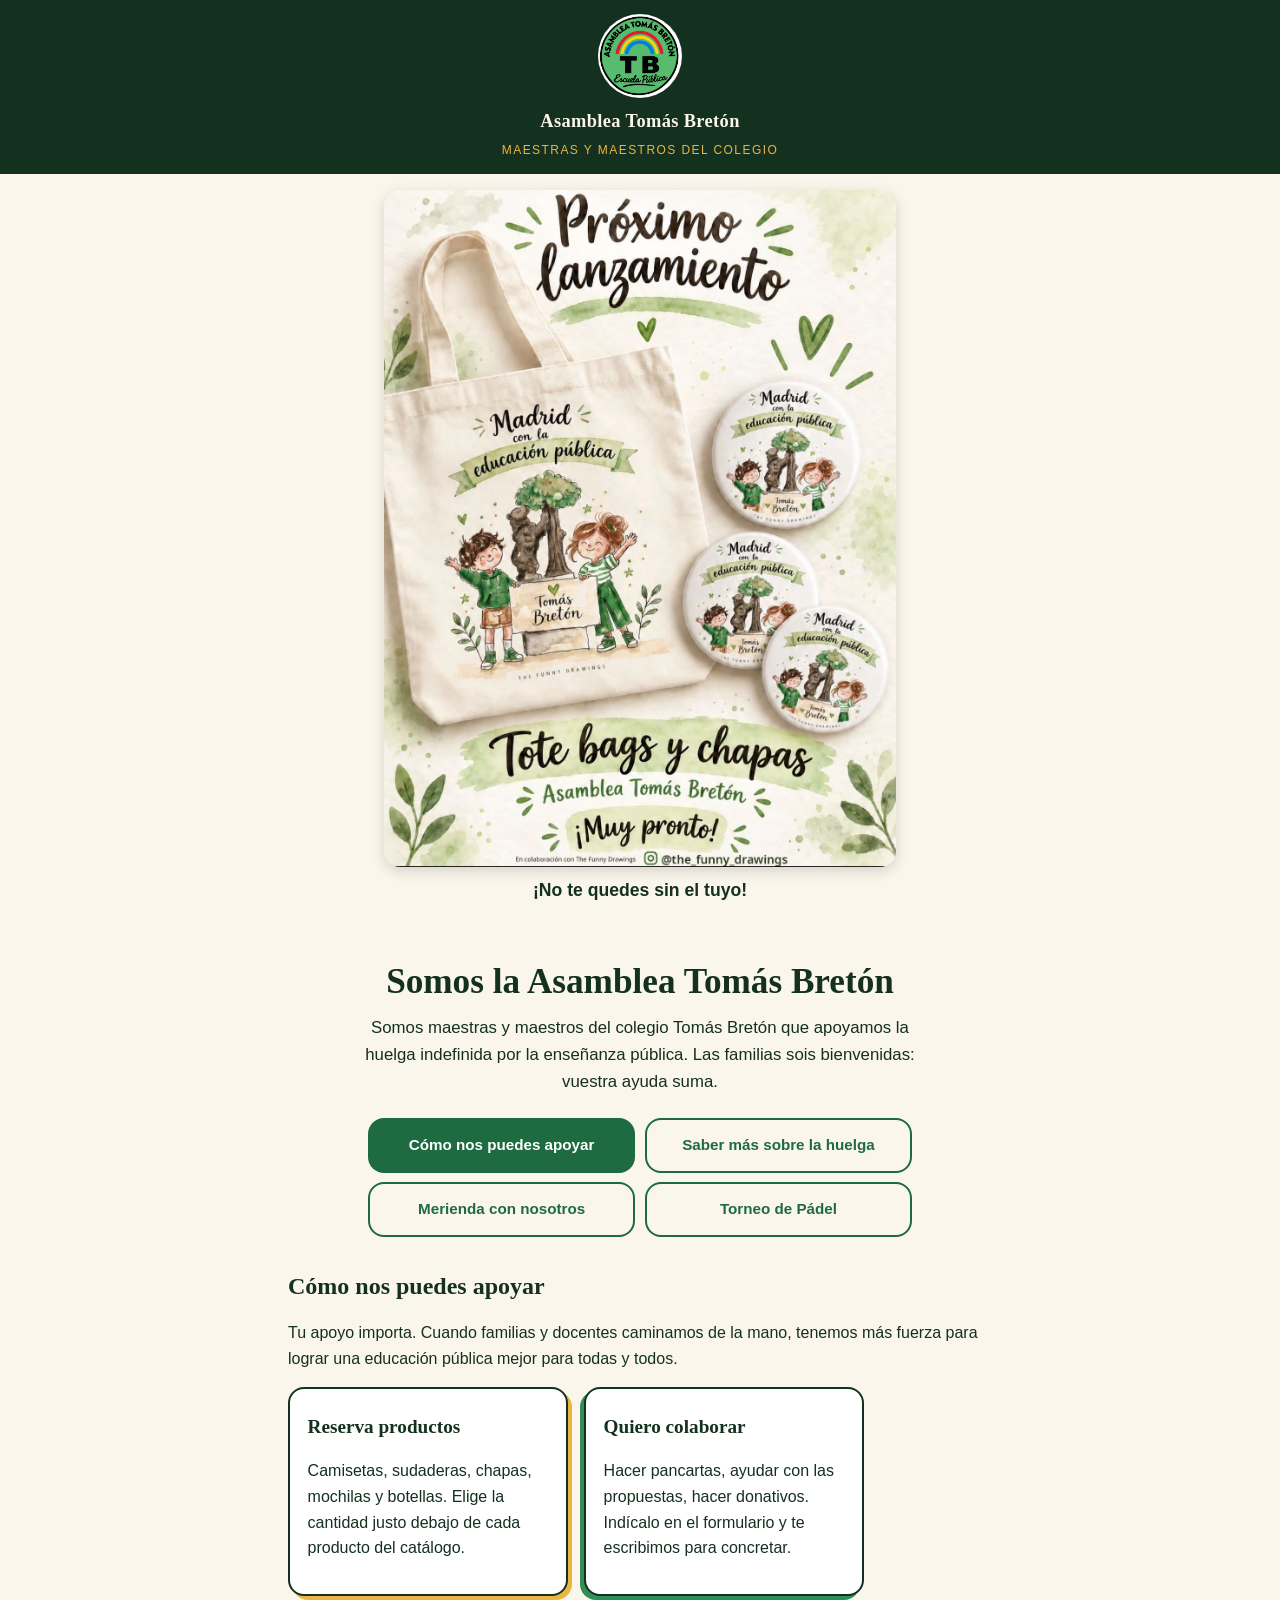
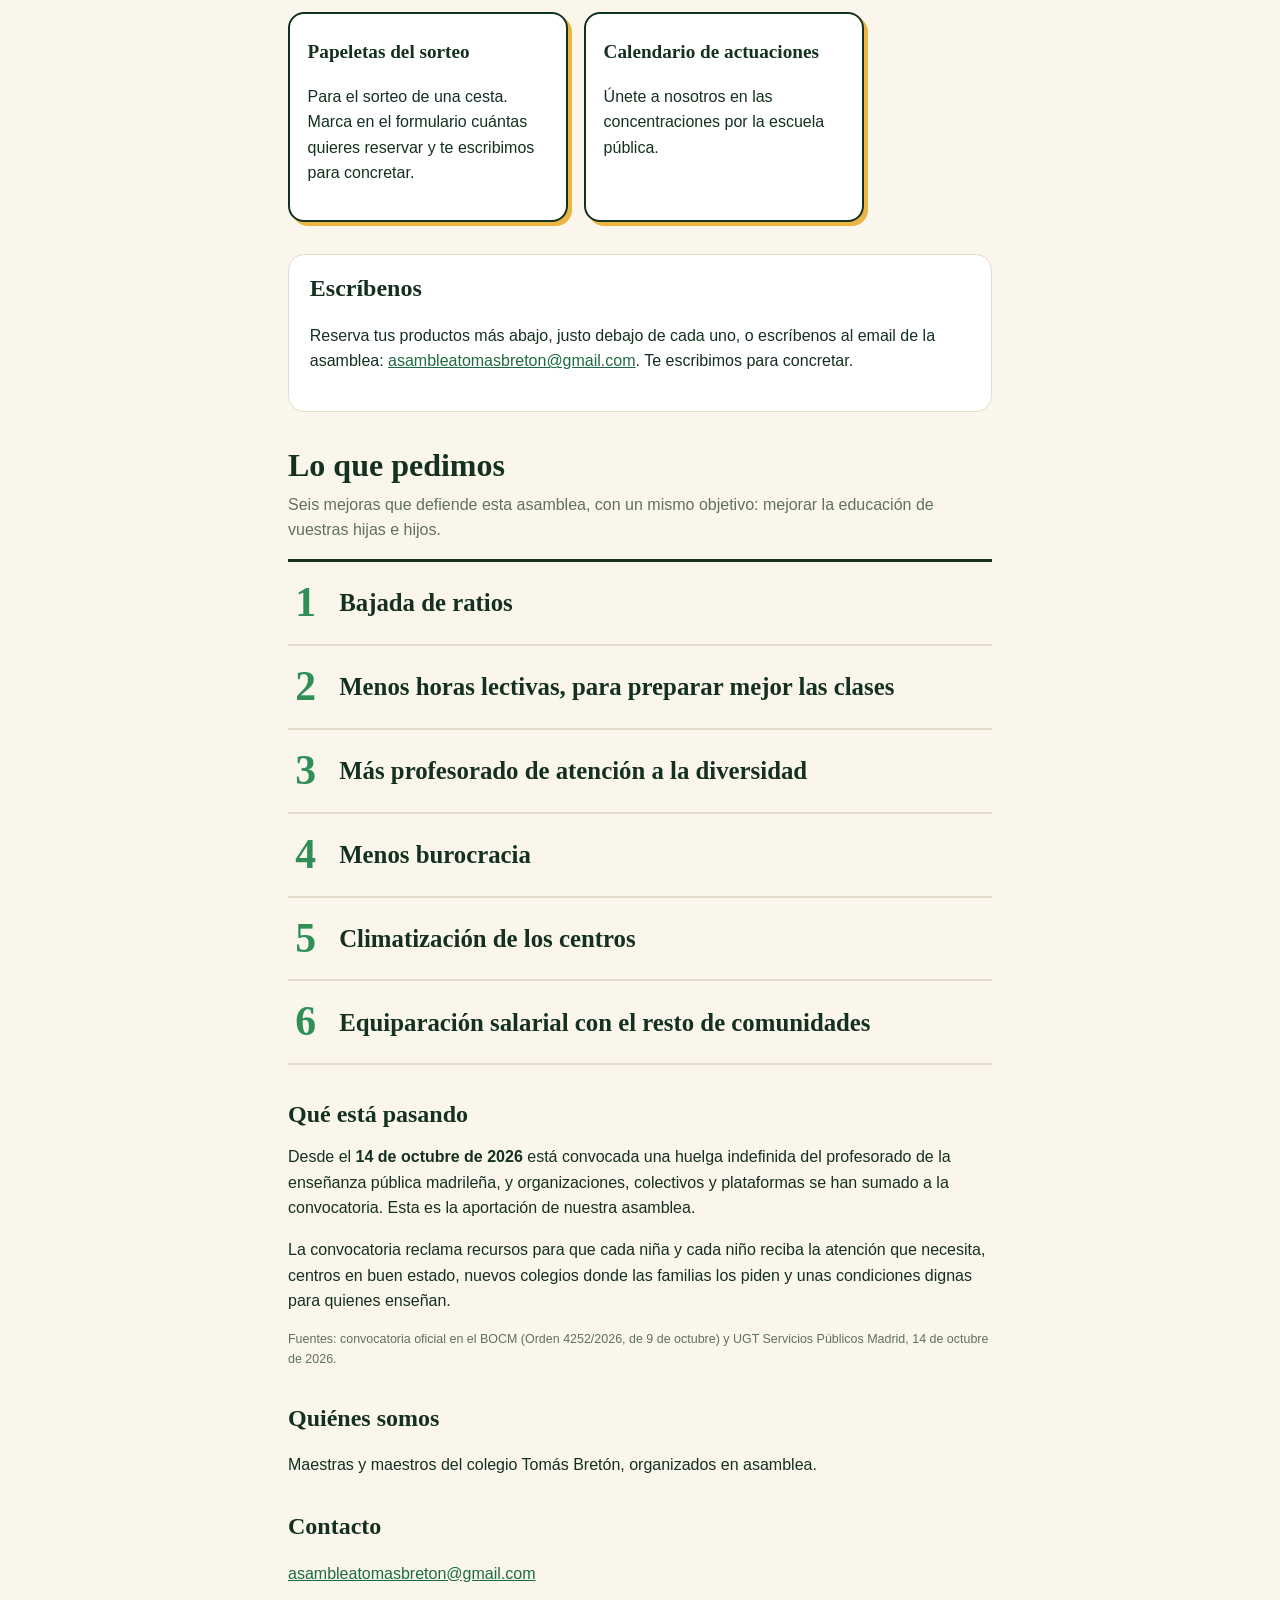
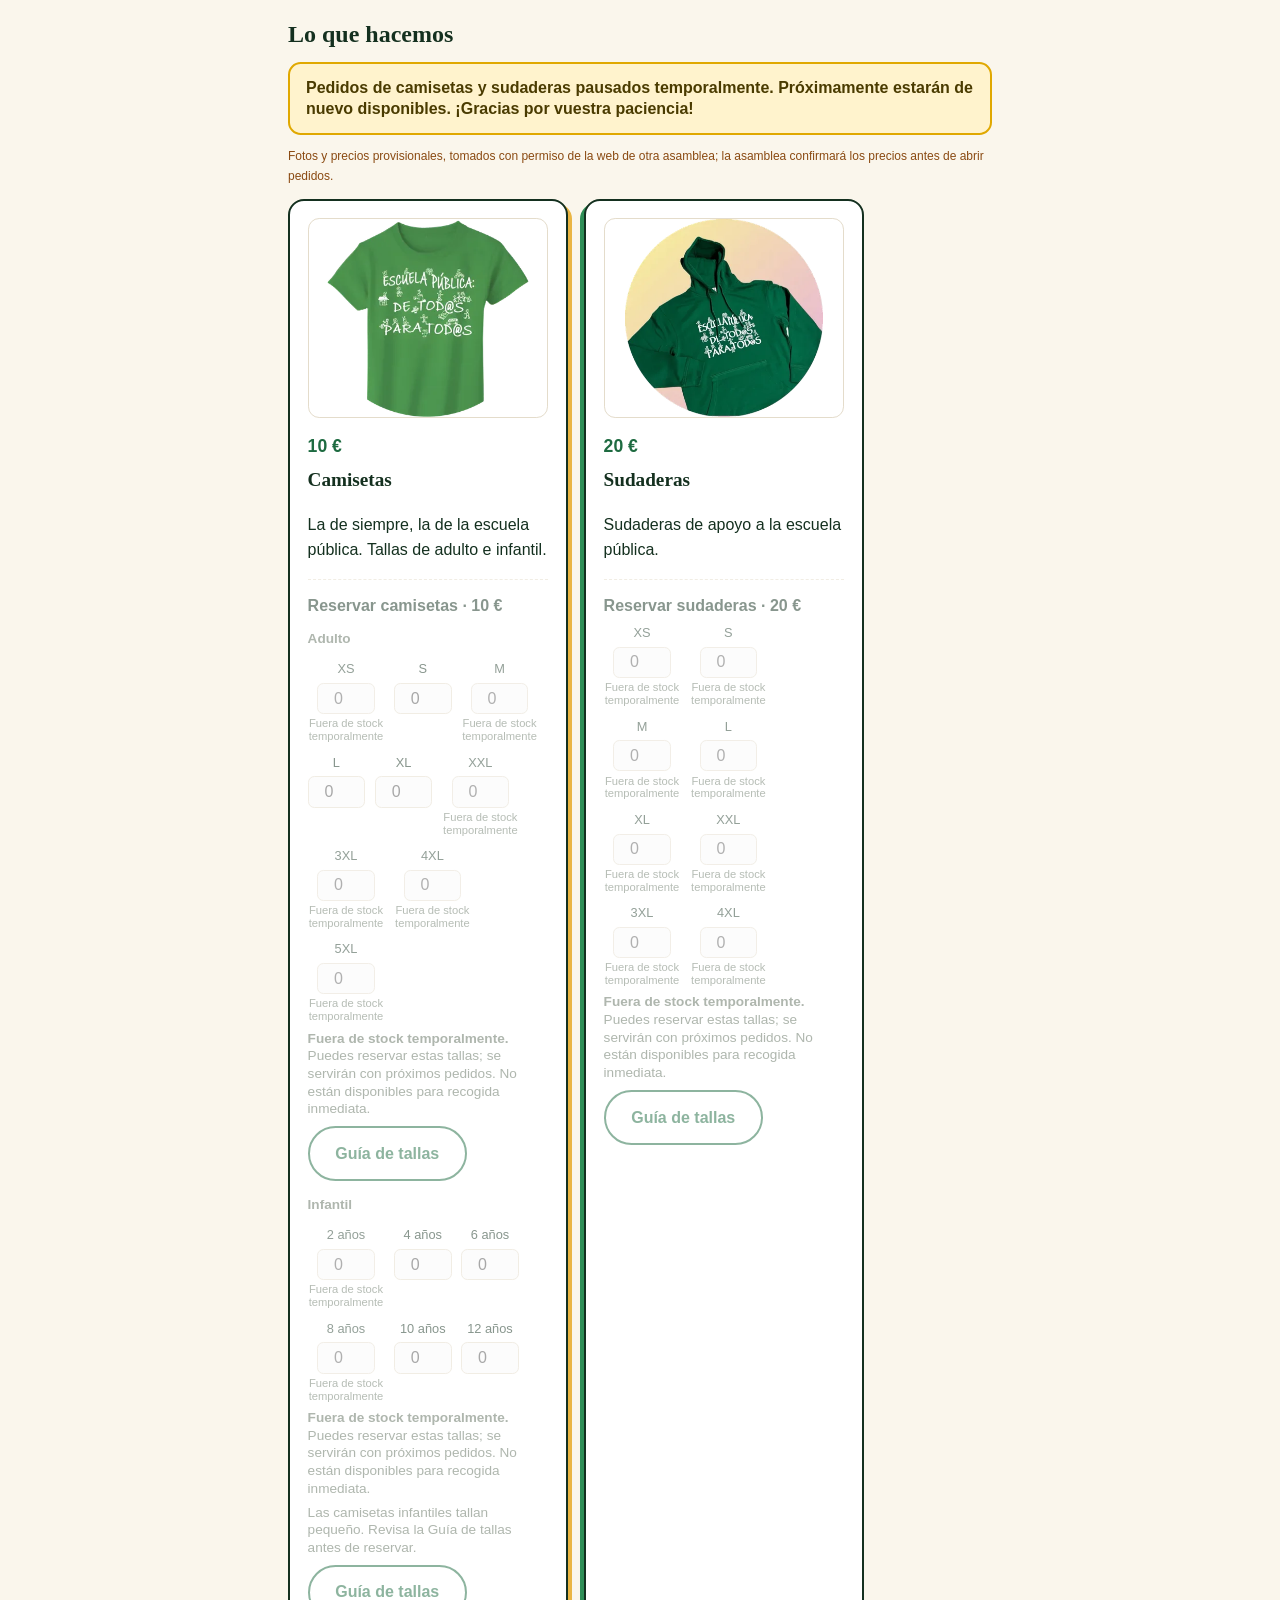
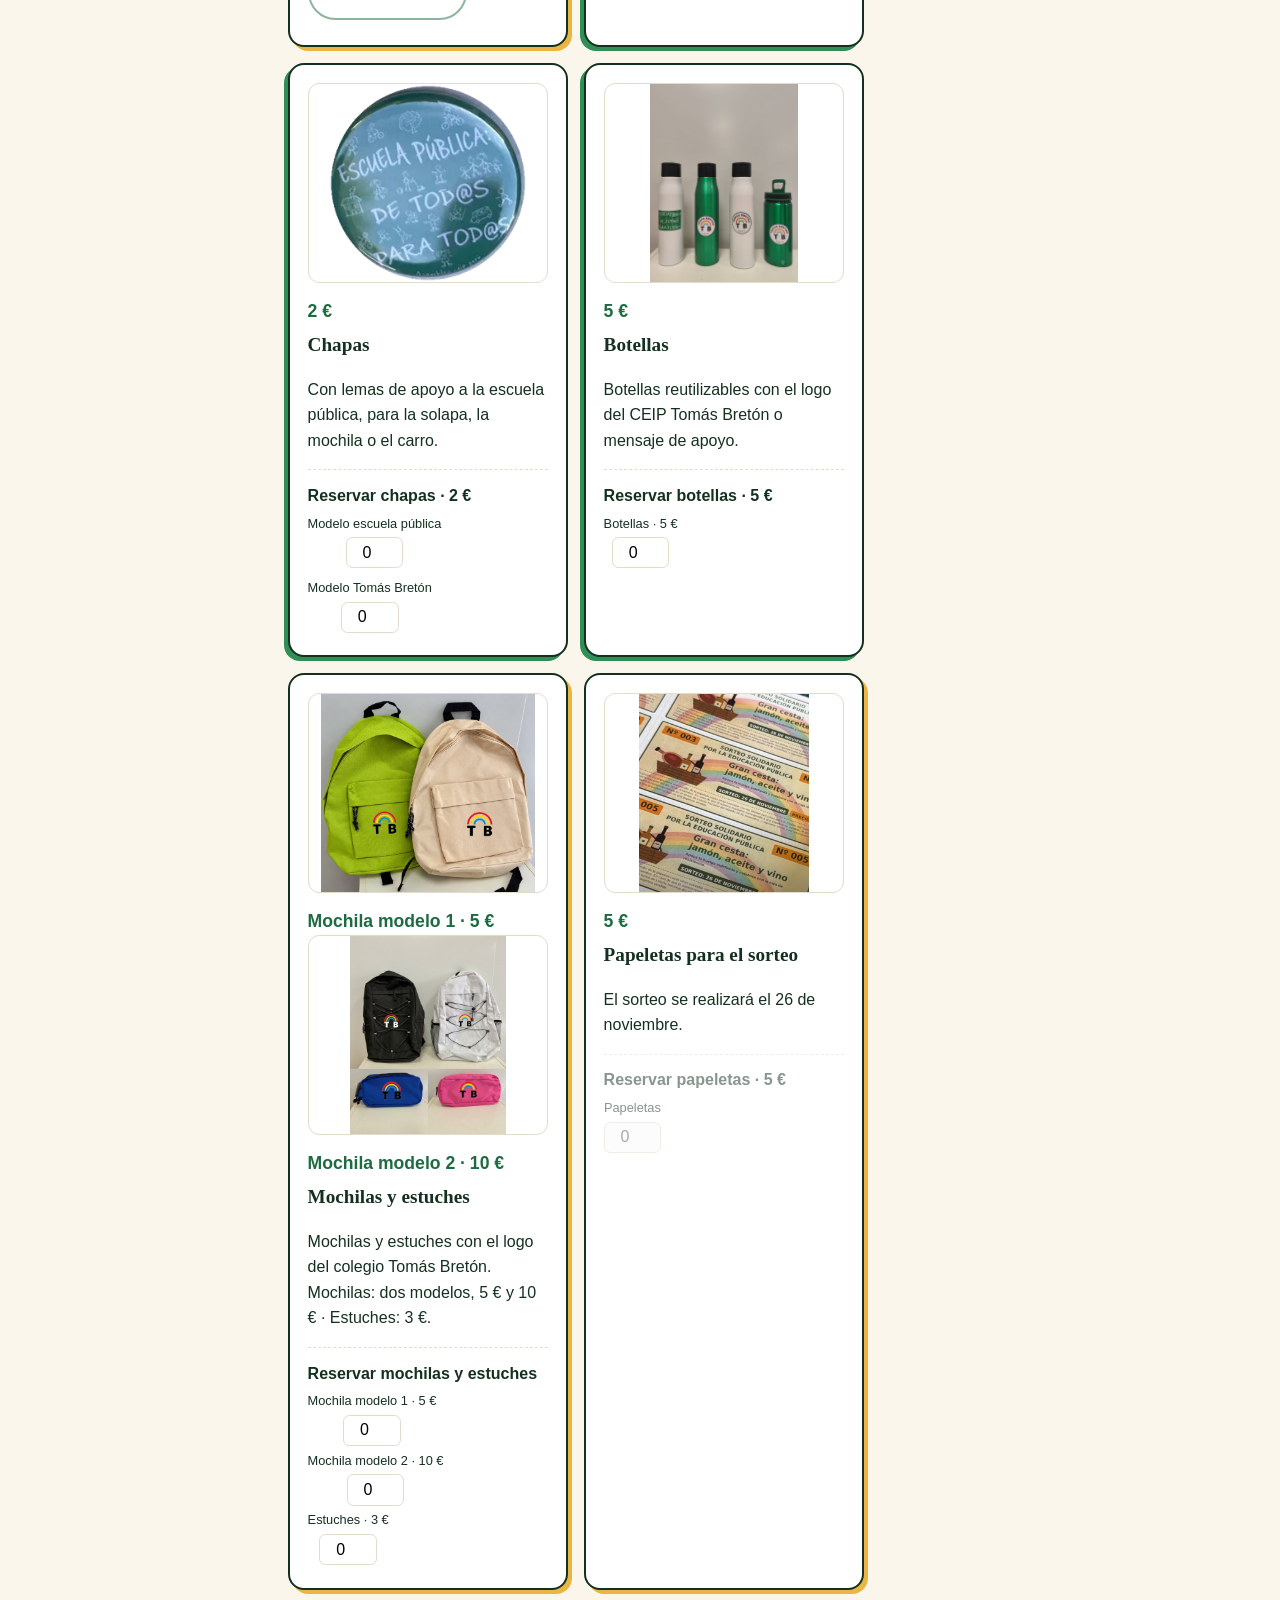
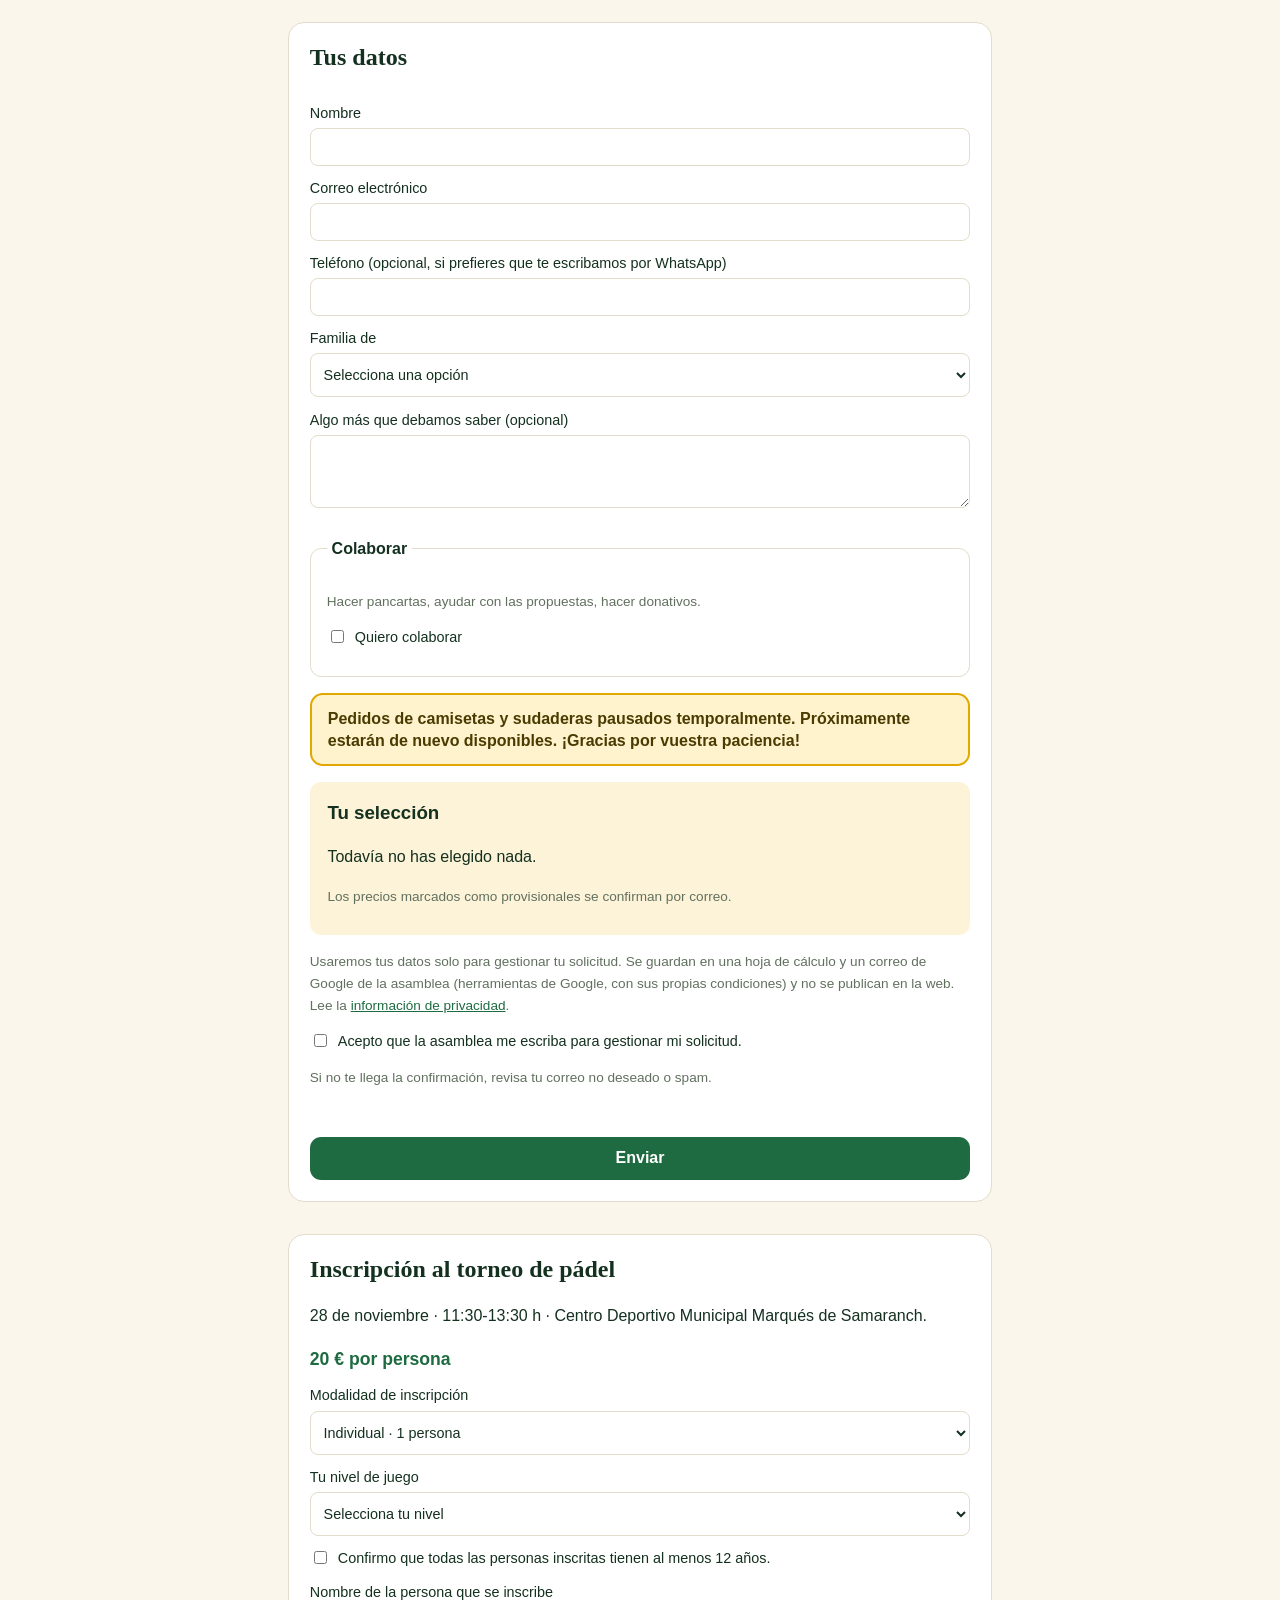
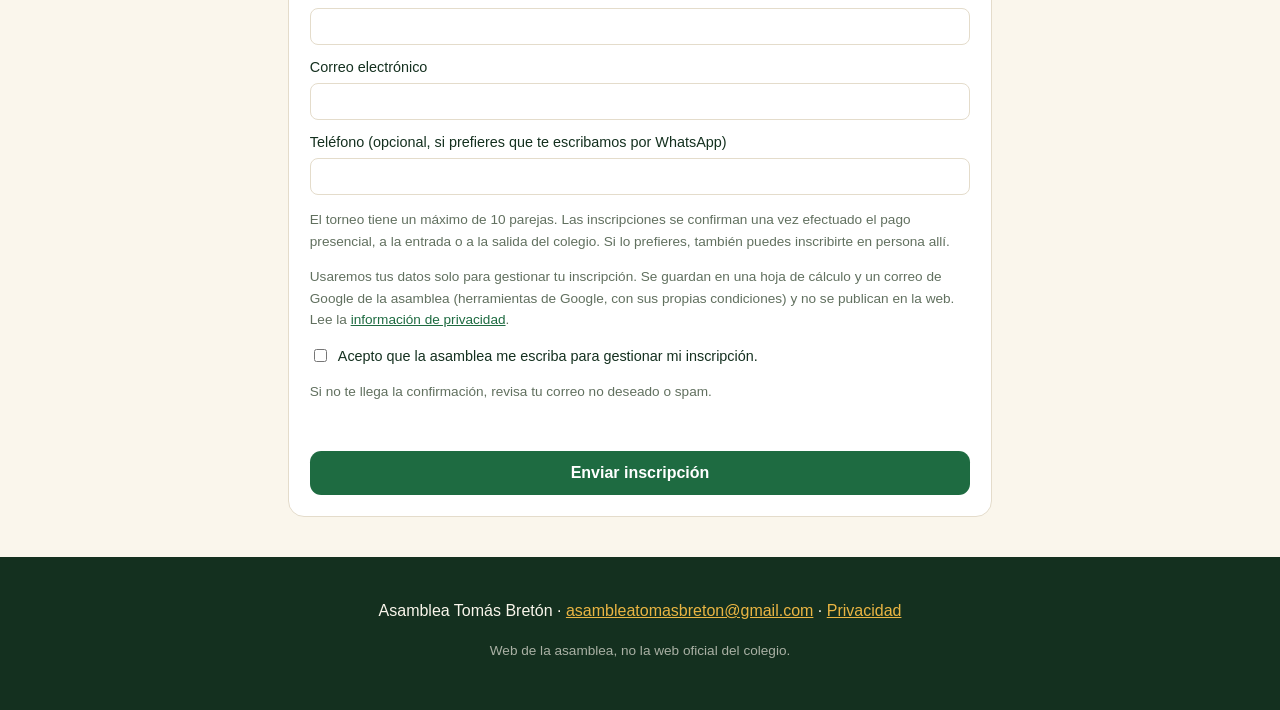
==== commit 44ebdc7d: "Update index.html" ====
--- a/index.html
+++ b/index.html
@@ -7,7 +7,7 @@
 <meta name="description" content="Web de la Asamblea Tomás Bretón: maestras y maestros del colegio. Reserva camisetas, sudaderas, chapas, mochilas y botellas, papeletas del sorteo de una cesta o haz un donativo.">
 <link rel="stylesheet" href="assets/style.css">
 <style>.productos .producto img{height:200px;object-fit:contain;background:#fff}.top .logo{display:block;width:84px;height:84px;border-radius:50%;margin:0 auto .55rem} .campo select{display:block;width:100%;margin-top:.2rem;padding:.55rem;border:1px solid var(--borde);border-radius:.5rem;font:inherit;background:white;color:var(--tinta);min-height:44px}[hidden]{display:none!important}.hero-acciones{display:grid!important;grid-template-columns:1fr 1fr;gap:.6rem;max-width:34rem;margin:0 auto}.hero-acciones .boton{display:flex;align-items:center;justify-content:center;text-align:center;padding:.7rem .8rem;font-size:.95rem;border-radius:1rem;min-height:3.4rem}.tallas label.agotada{opacity:.9}.aviso-stock{font-size:.85rem;line-height:1.3;color:var(--gris);margin:.4rem 0}.tallas .nota-agotada{font-size:.7rem;line-height:1.15;color:var(--gris);text-align:center;max-width:4.8rem}.aviso-pausa{background:#fff3cd;border:2px solid #e0a800;border-radius:.8rem;padding:.8rem 1rem;margin:.8rem 0;color:#4a3b00;line-height:1.35}.pedir.pausado{opacity:.5;pointer-events:none}</style>
-</head>
+<style>.lanz{max-width:34rem;margin:1rem auto;text-align:center;padding:0 1rem}.lanz img{width:100%;border-radius:1rem;display:block;box-shadow:0 4px 14px rgba(0,0,0,.15)}.lanz p{font-weight:700;margin:.6rem 0 0;font-size:1.1rem}</style></head>
 <body>
 <a class="saltar" href="#productos">Saltar al formulario</a>
 
@@ -17,7 +17,7 @@
   <p class="badge">Maestras y maestros del colegio</p>
 </header>
 
-<main>
+<main><section class="lanz"><img src="3-cartel-tote-chapas.jpg" alt="Próximo lanzamiento: tote bags y chapas de la Asamblea Tomás Bretón. Muy pronto"><p>¡No te quedes sin el tuyo!</p></section>
   <section class="hero">
     <h1>Somos la Asamblea Tomás Bretón</h1>
     <p class="lede">Somos maestras y maestros del colegio Tomás Bretón que apoyamos la huelga indefinida por la enseñanza pública. Las familias sois bienvenidas: vuestra ayuda suma.</p>
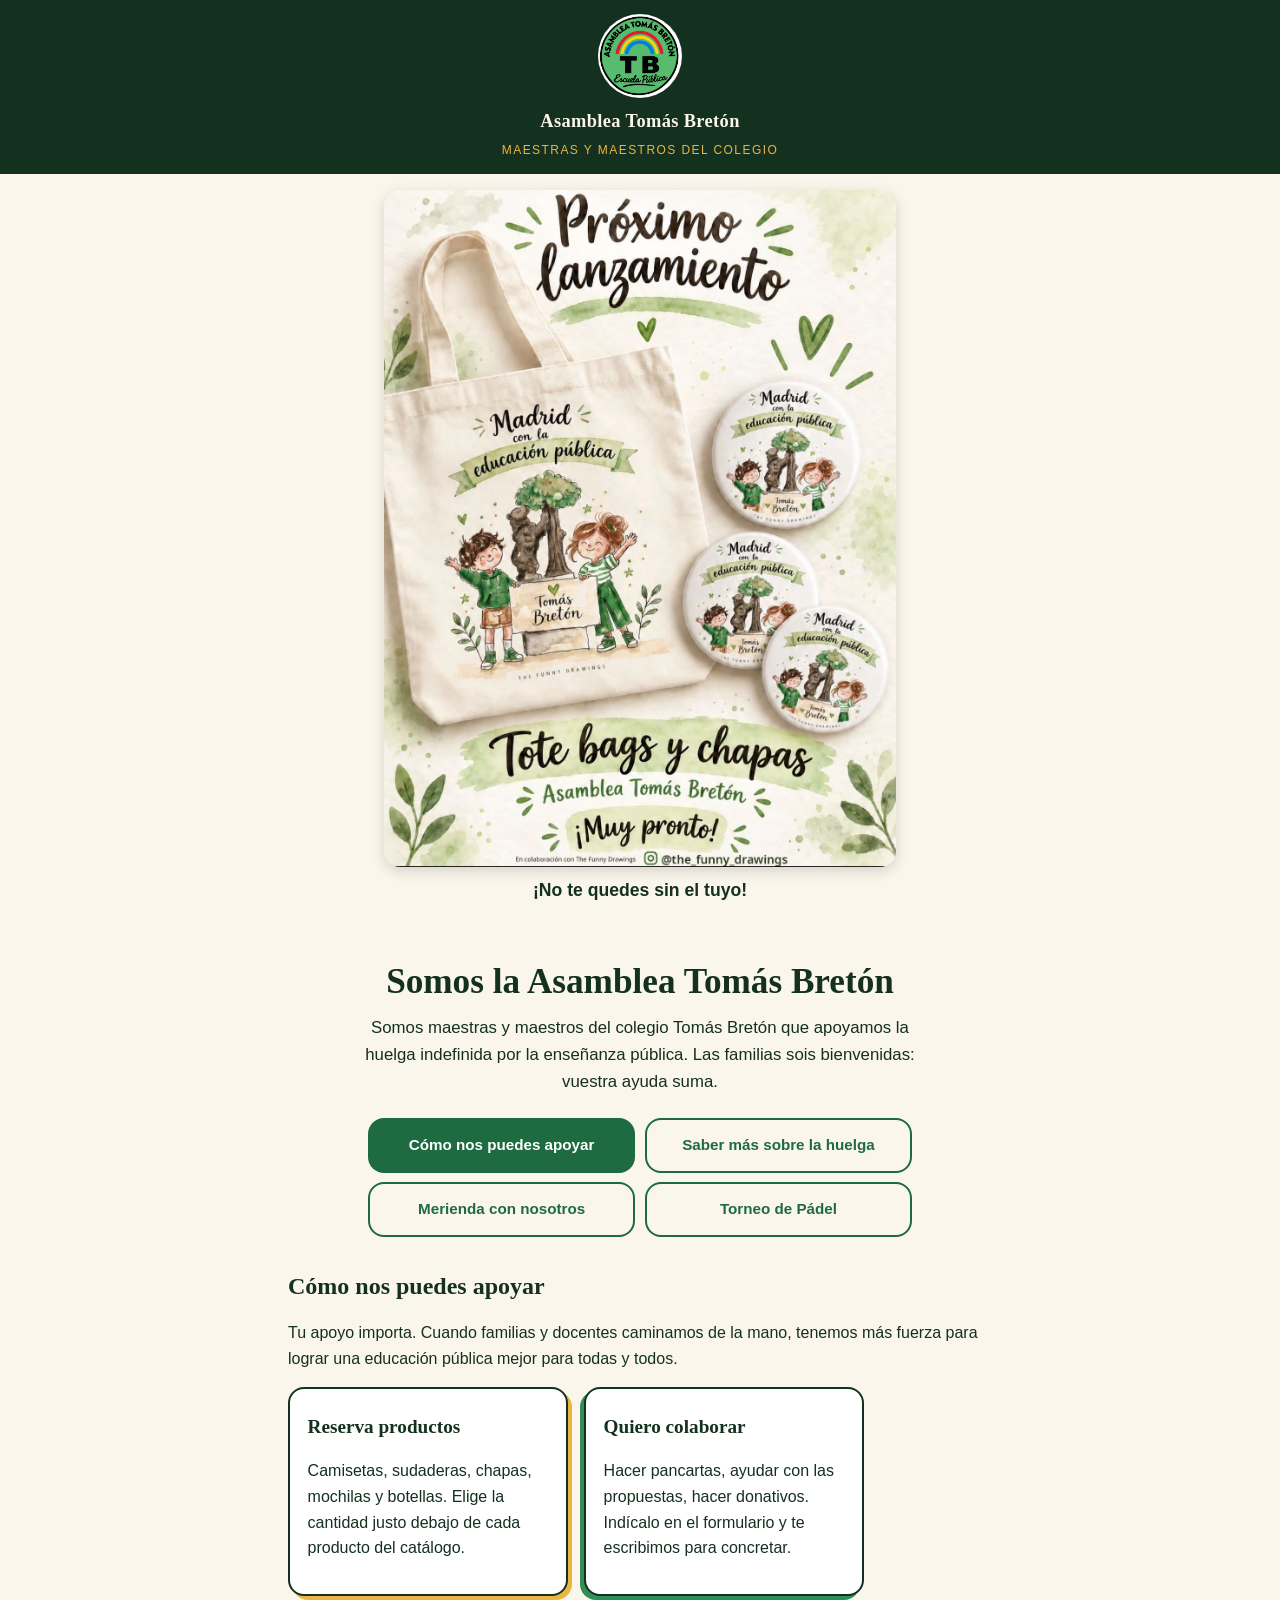
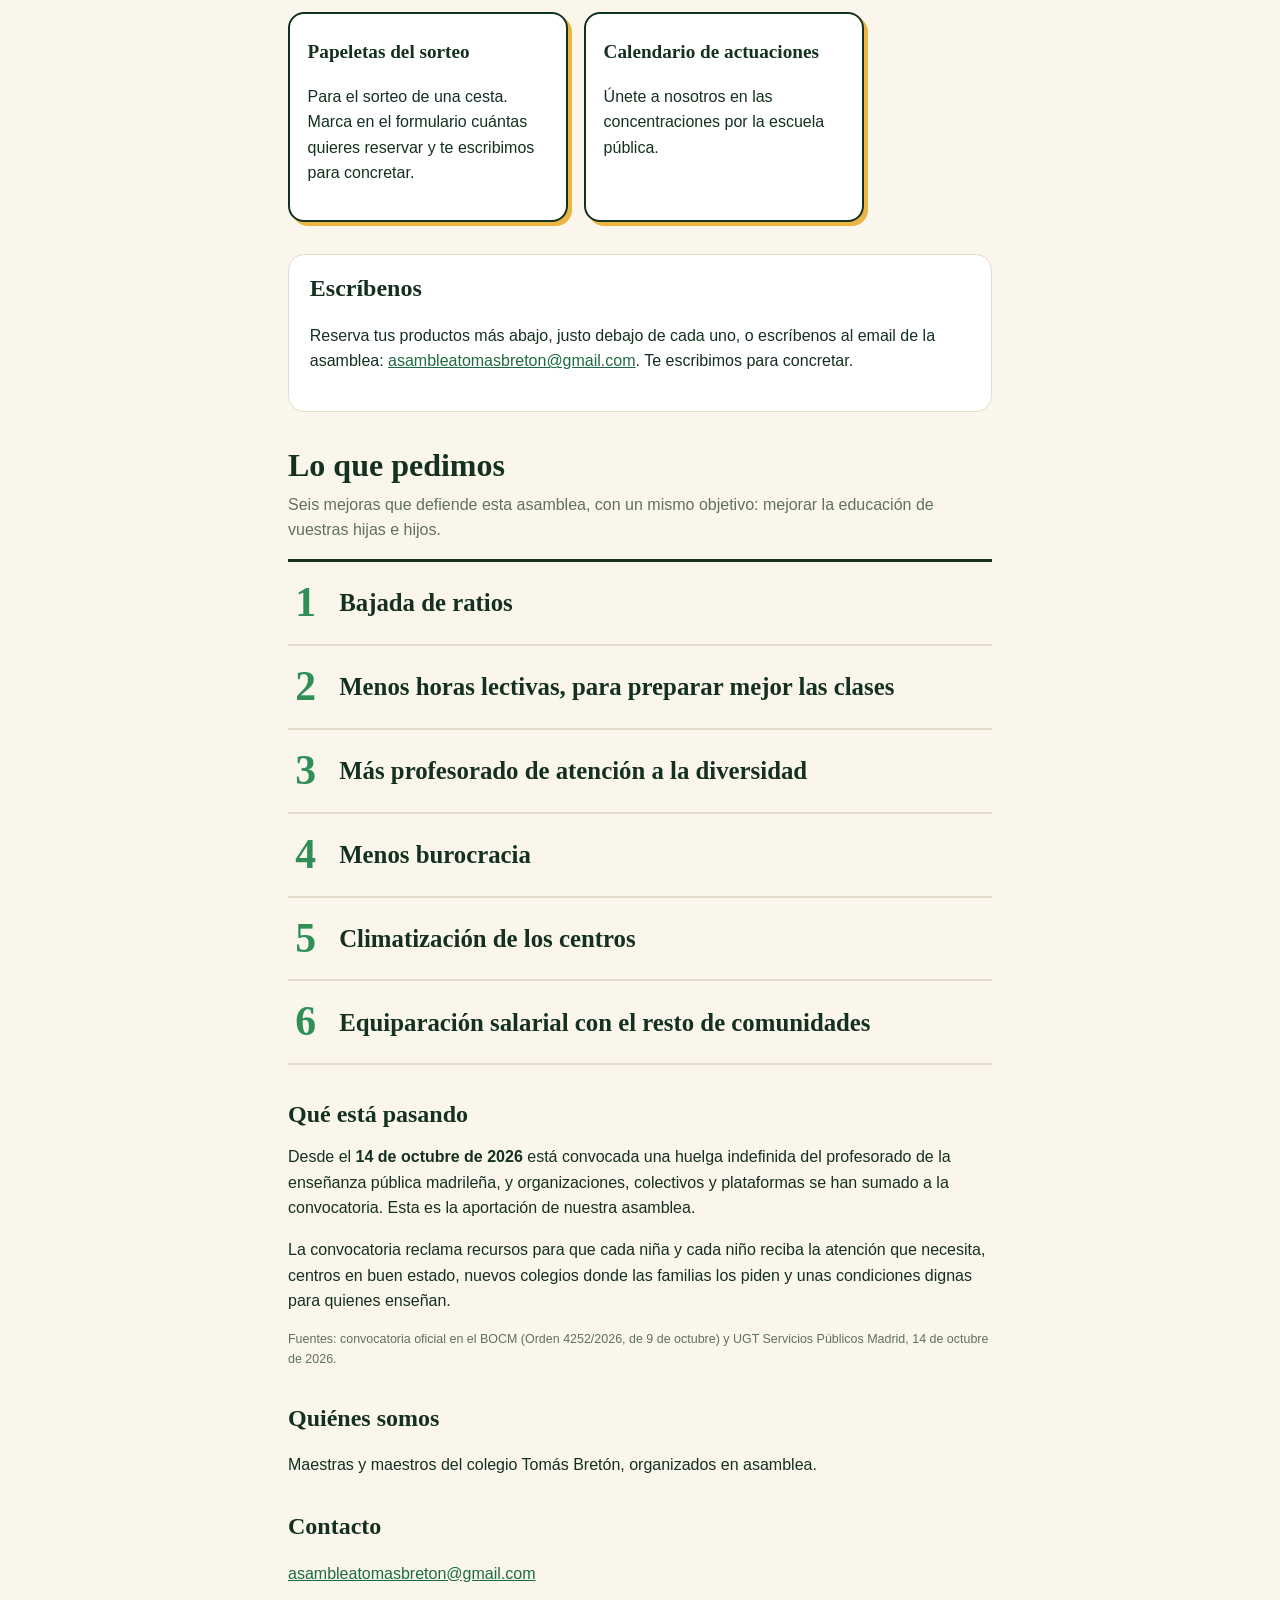
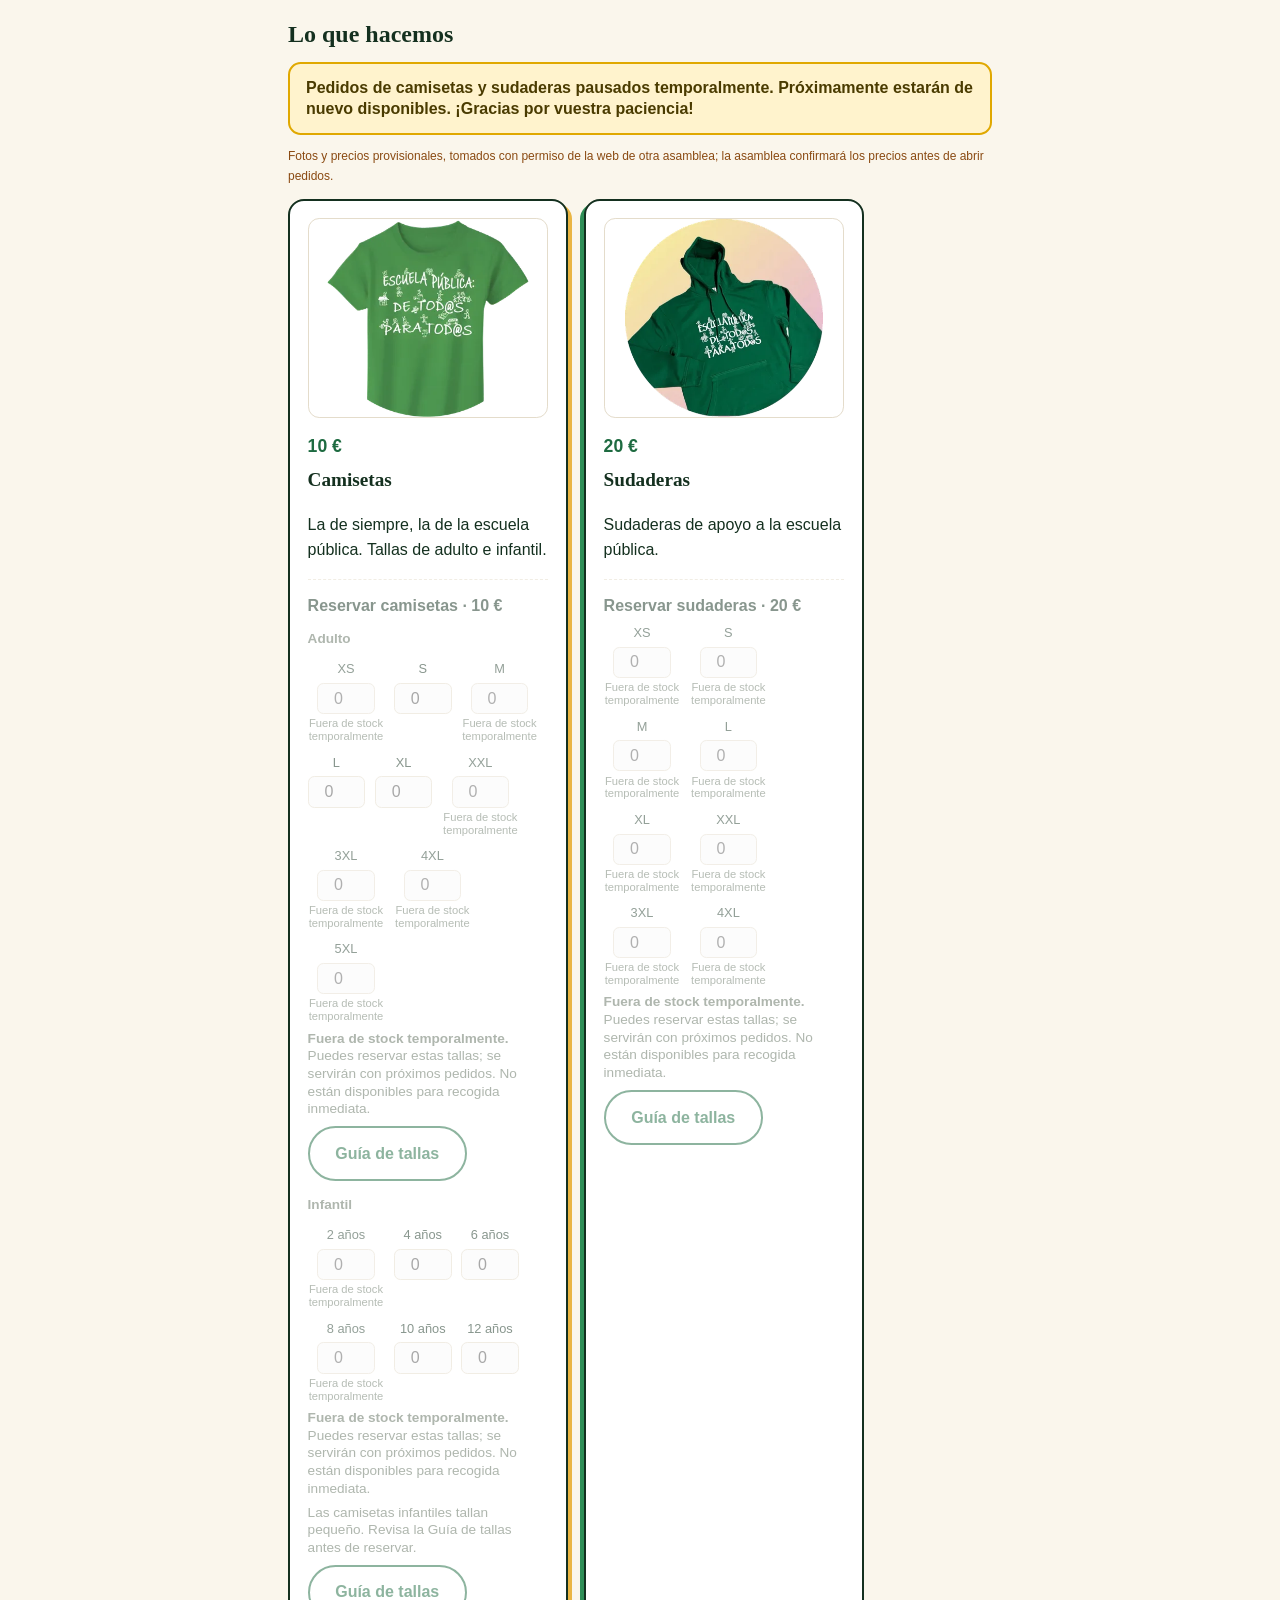
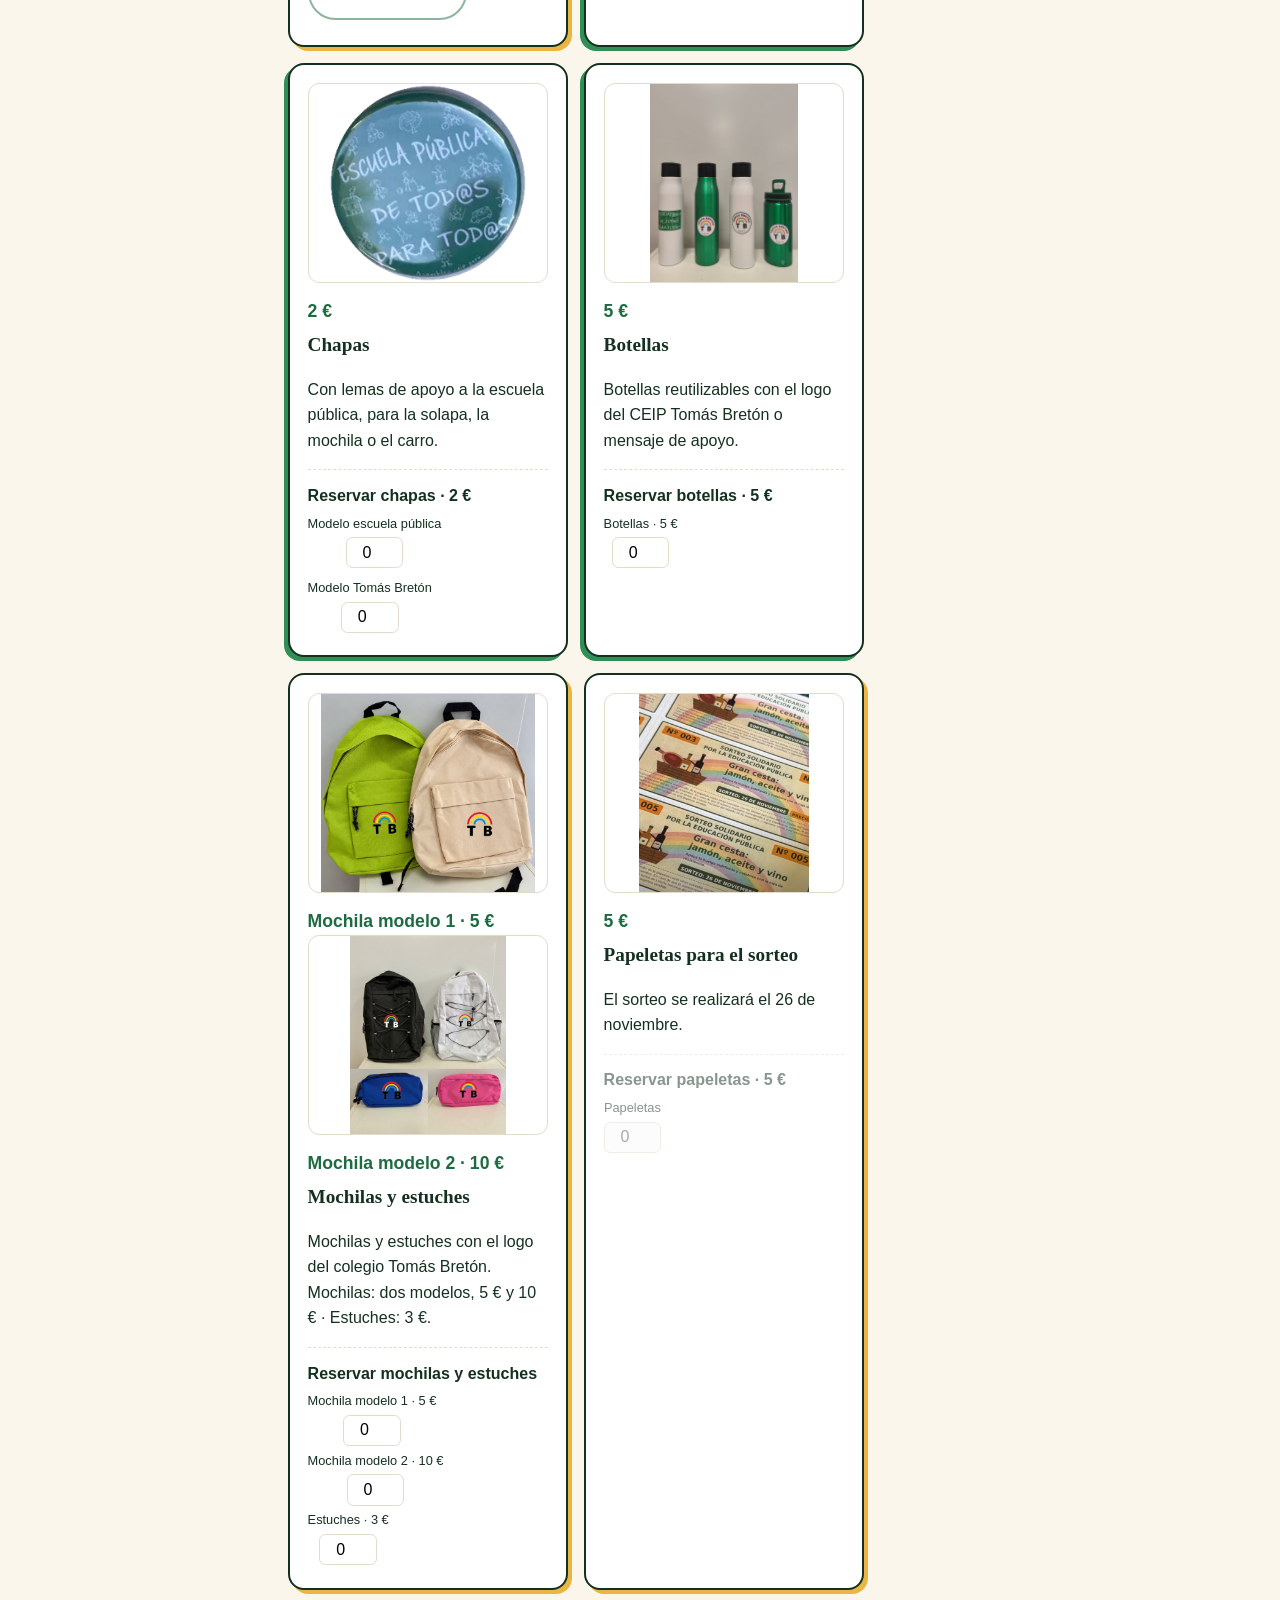
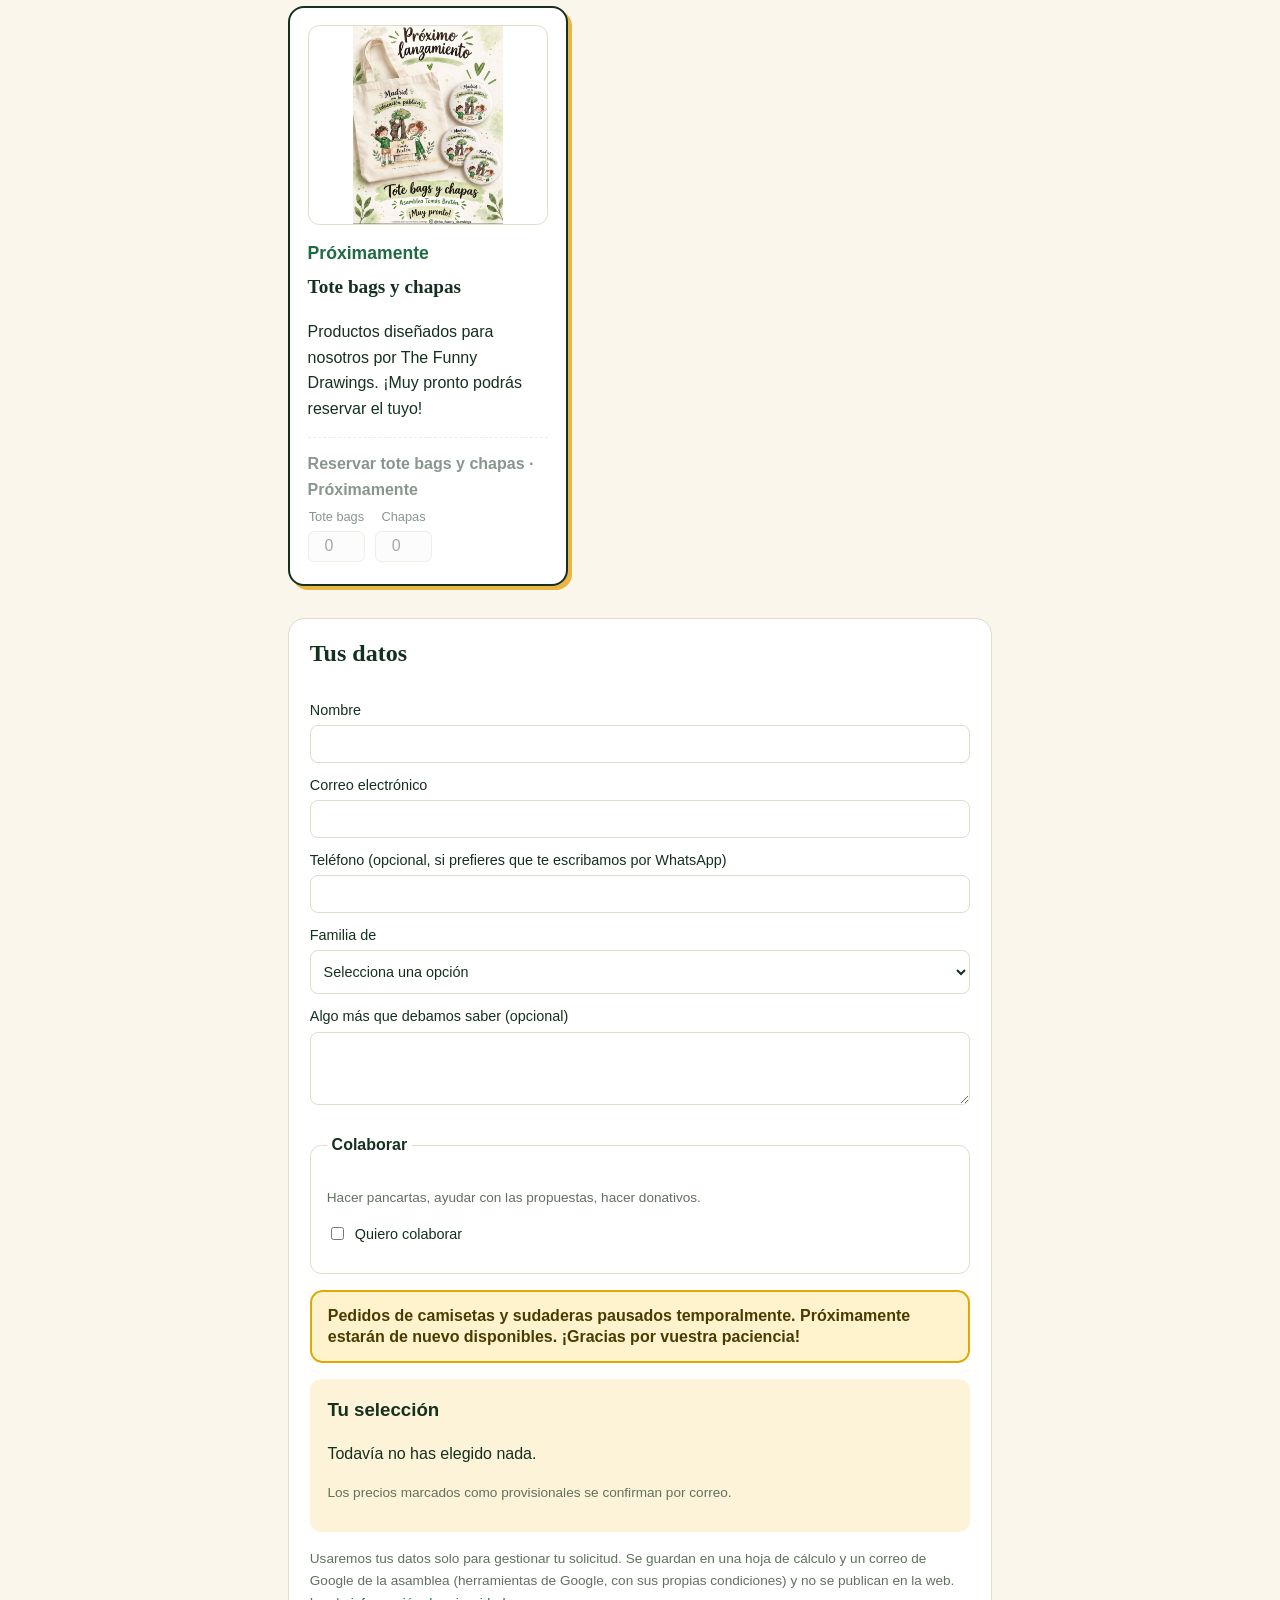
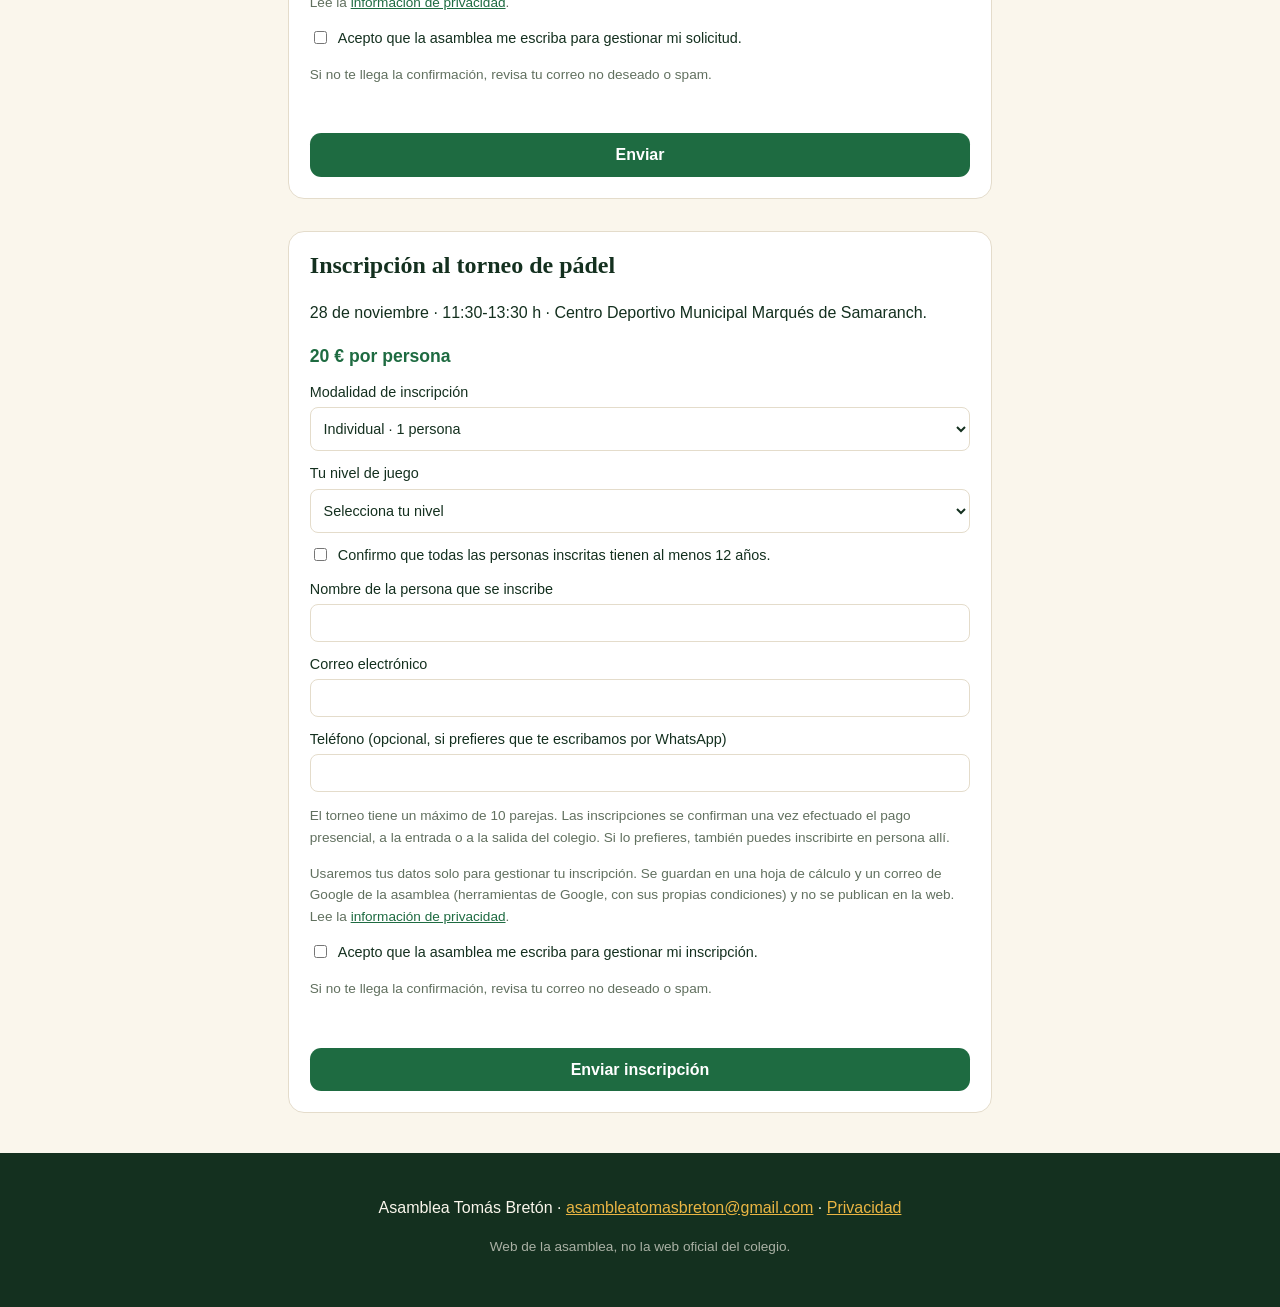
==== commit 34711e4d: "Update index.html" ====
--- a/index.html
+++ b/index.html
@@ -182,6 +182,16 @@
           <label>Papeletas <input type="number" min="0" max="99" value="0" data-precio="5" data-detalle="sorteo de la cesta"></label>
         </div></div>
       </article>
+      <article class="producto sticker" id="tote-chapas">
+        <img src="3-cartel-tote-chapas.jpg" alt="Próximo lanzamiento: tote bags y chapas de la Asamblea Tomás Bretón">
+        <p class="precio">Próximamente</p>
+        <h3>Tote bags y chapas</h3>
+        <p>Productos diseñados para nosotros por The Funny Drawings. ¡Muy pronto podrás reservar el tuyo!</p>
+      <div class="pedir pausado"><p class="pedir-titulo">Reservar tote bags y chapas · Próximamente</p><div class="tallas" data-producto="Tote bag y chapa nuevas">
+          <label>Tote bags <input type="number" min="0" max="99" value="0" disabled data-precio="0" data-detalle="tote bag"></label>
+          <label>Chapas <input type="number" min="0" max="99" value="0" disabled data-precio="0" data-detalle="chapa Madrid con la educación pública"></label>
+        </div></div>
+      </article>
     </div>
   </section>
 
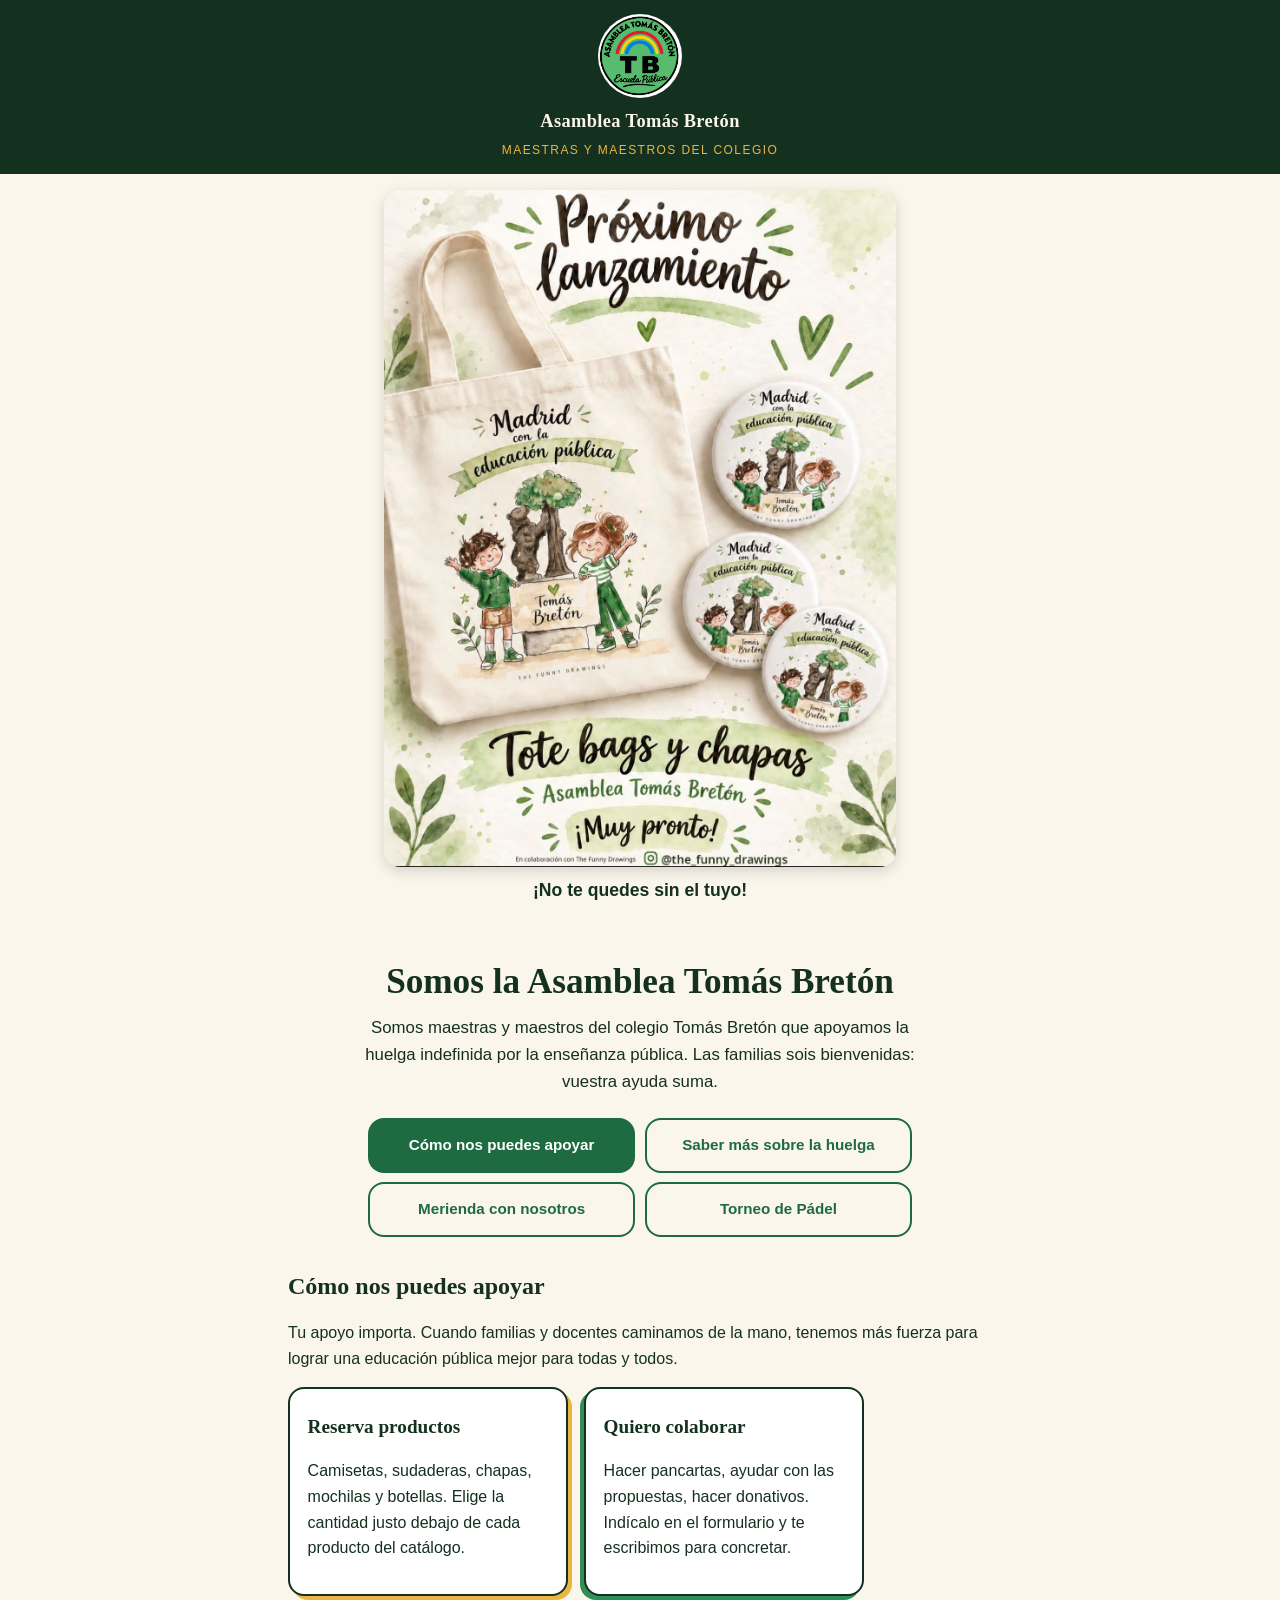
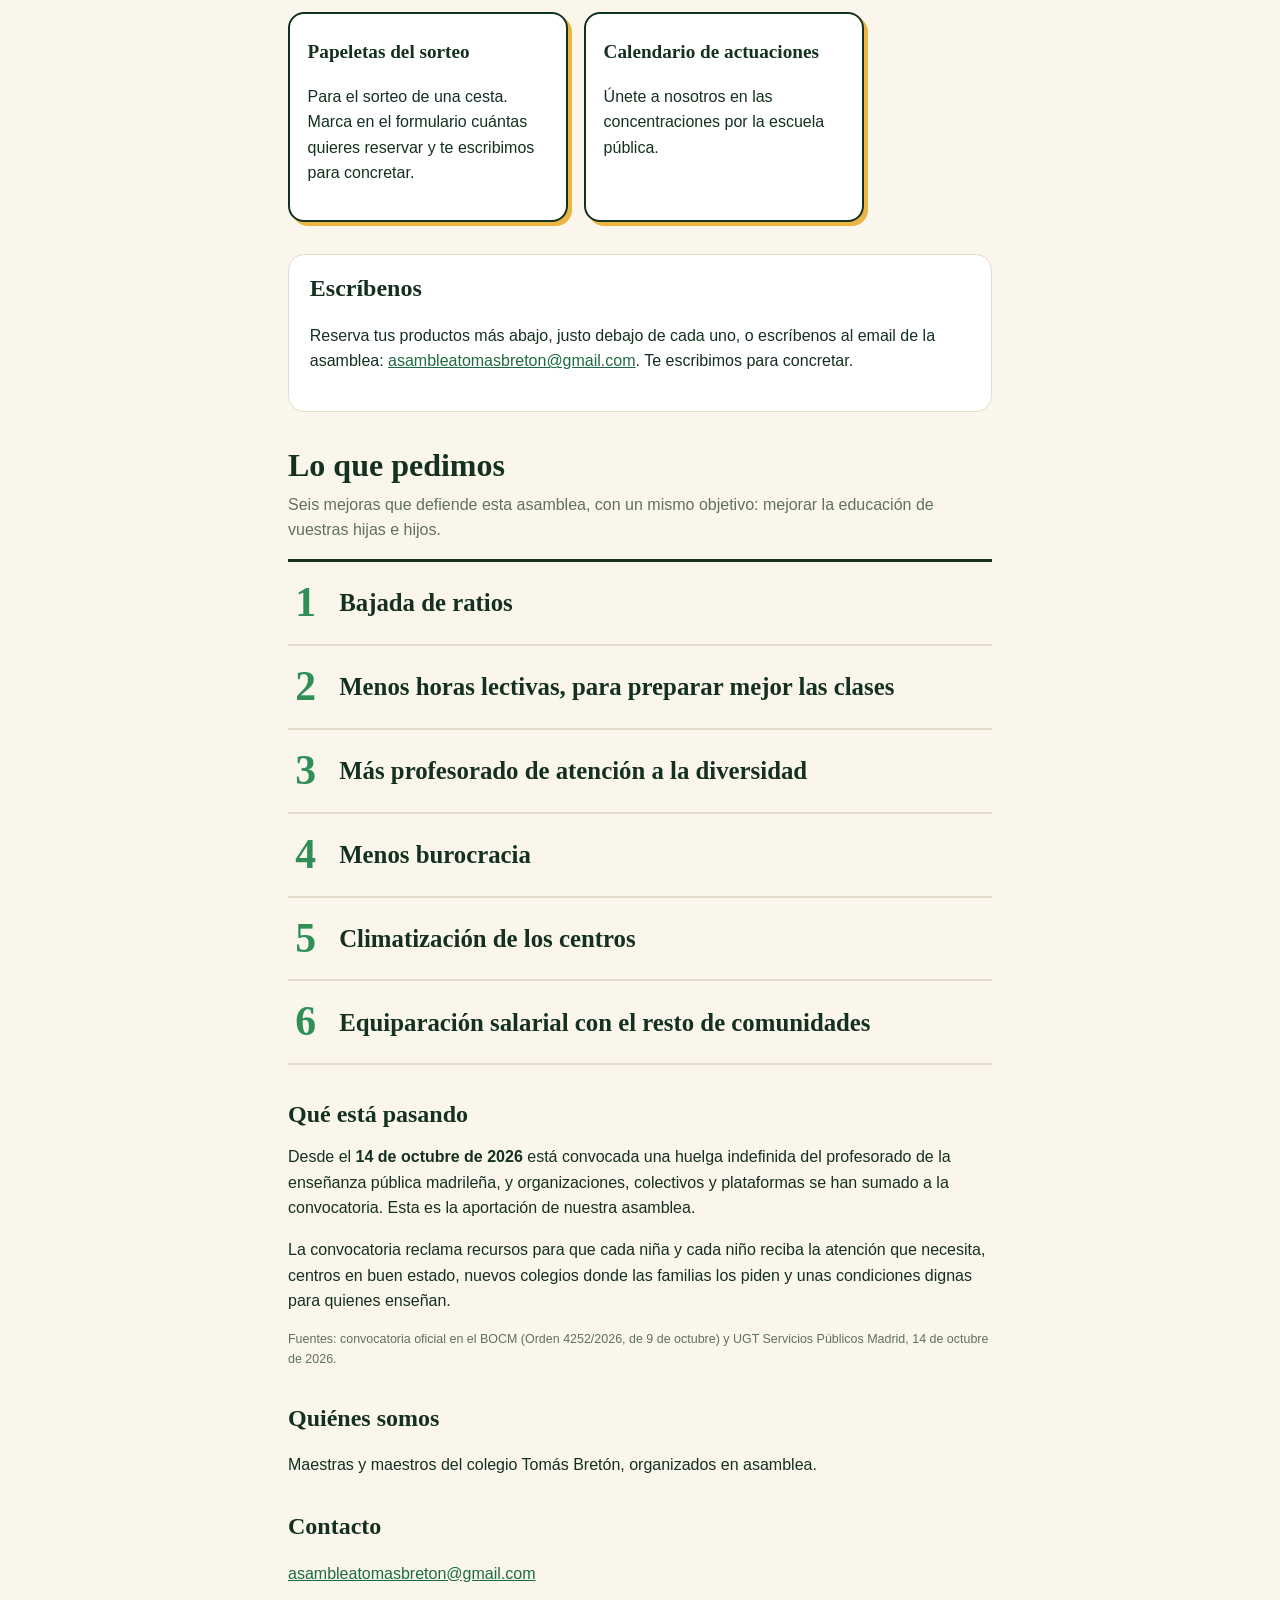
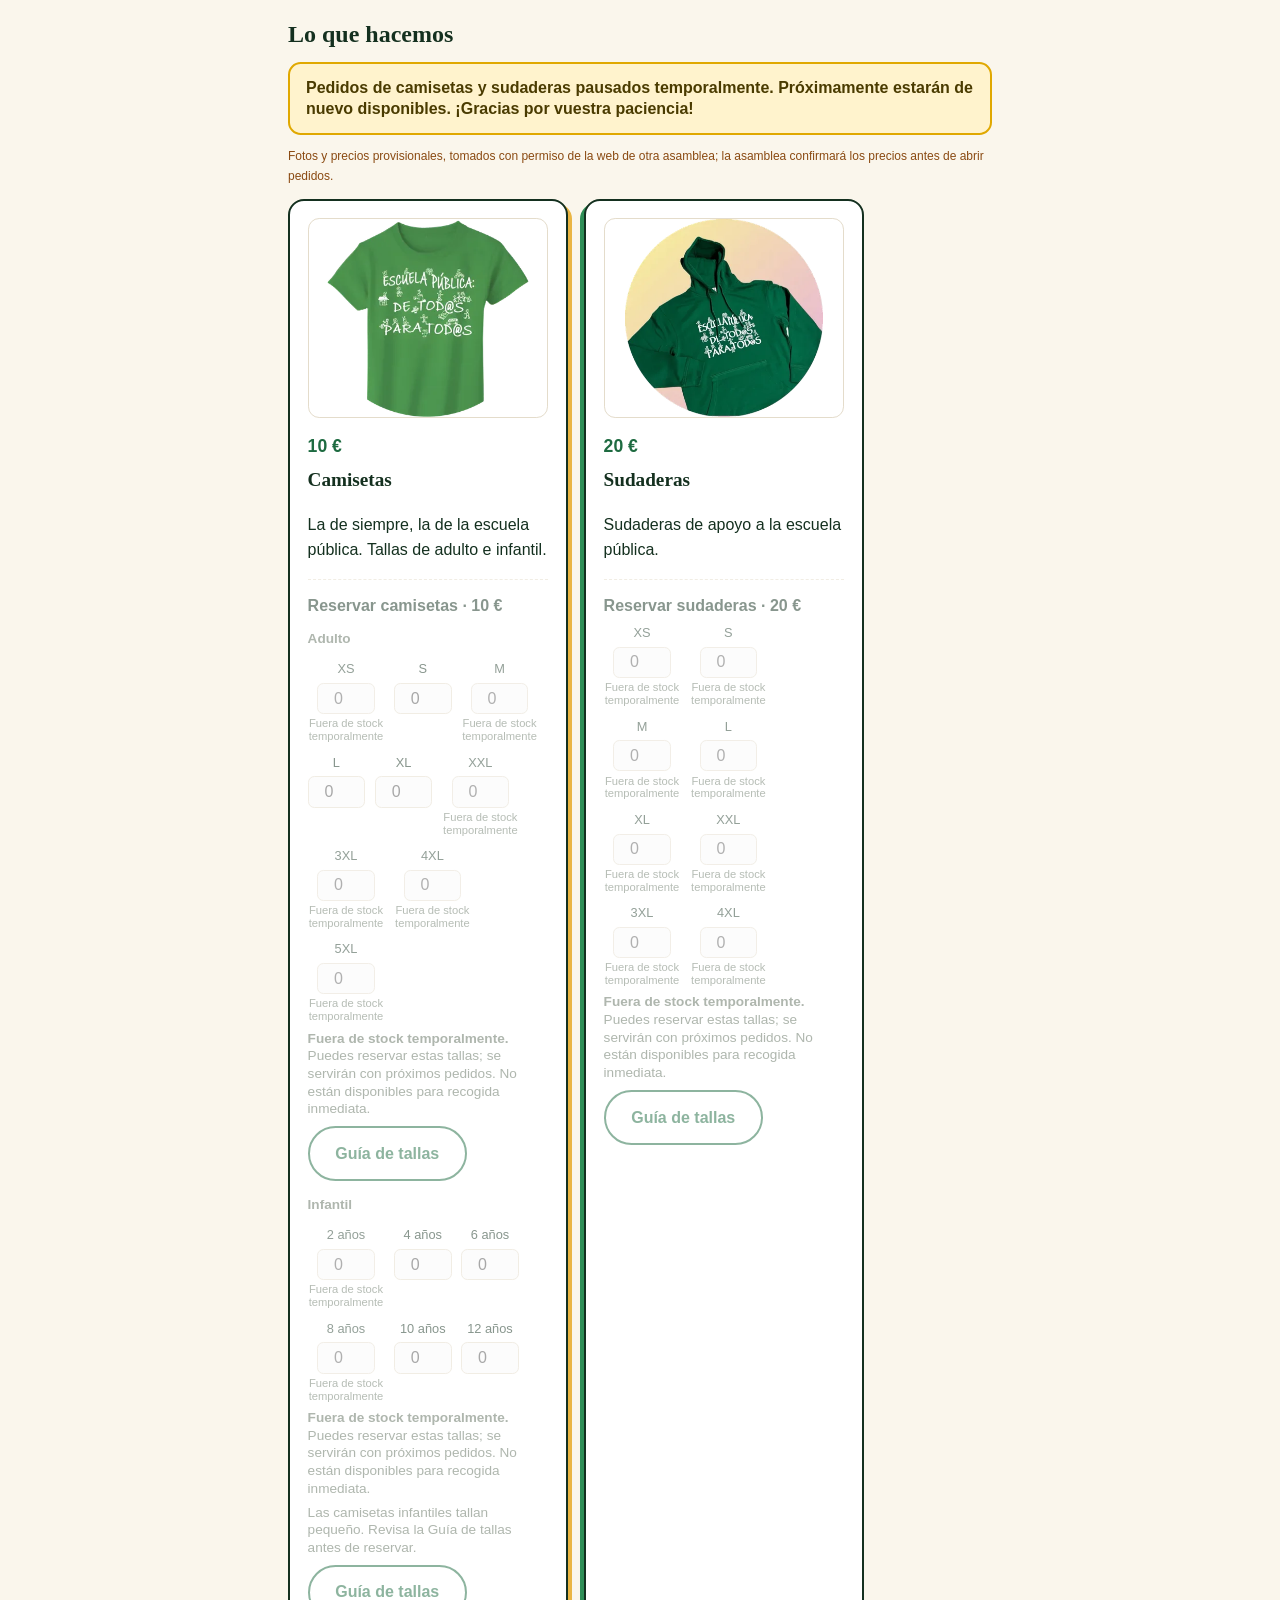
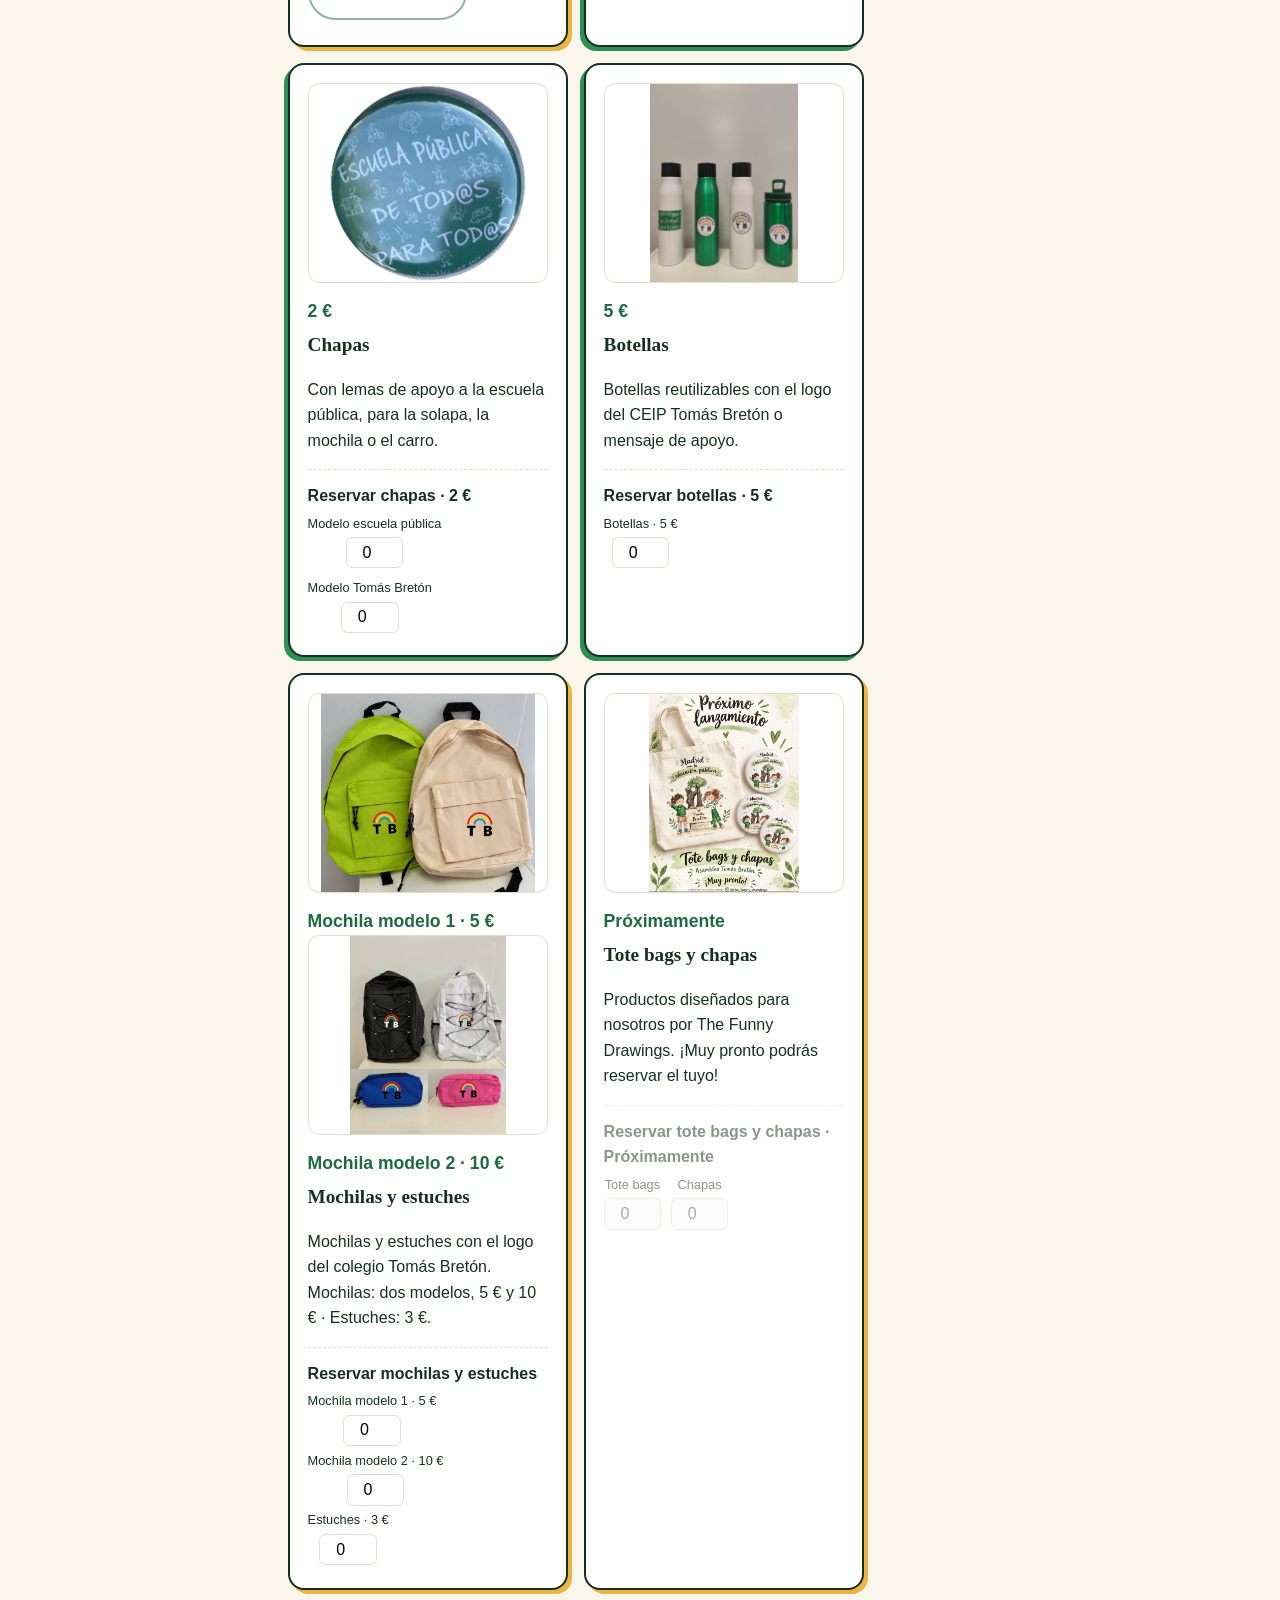
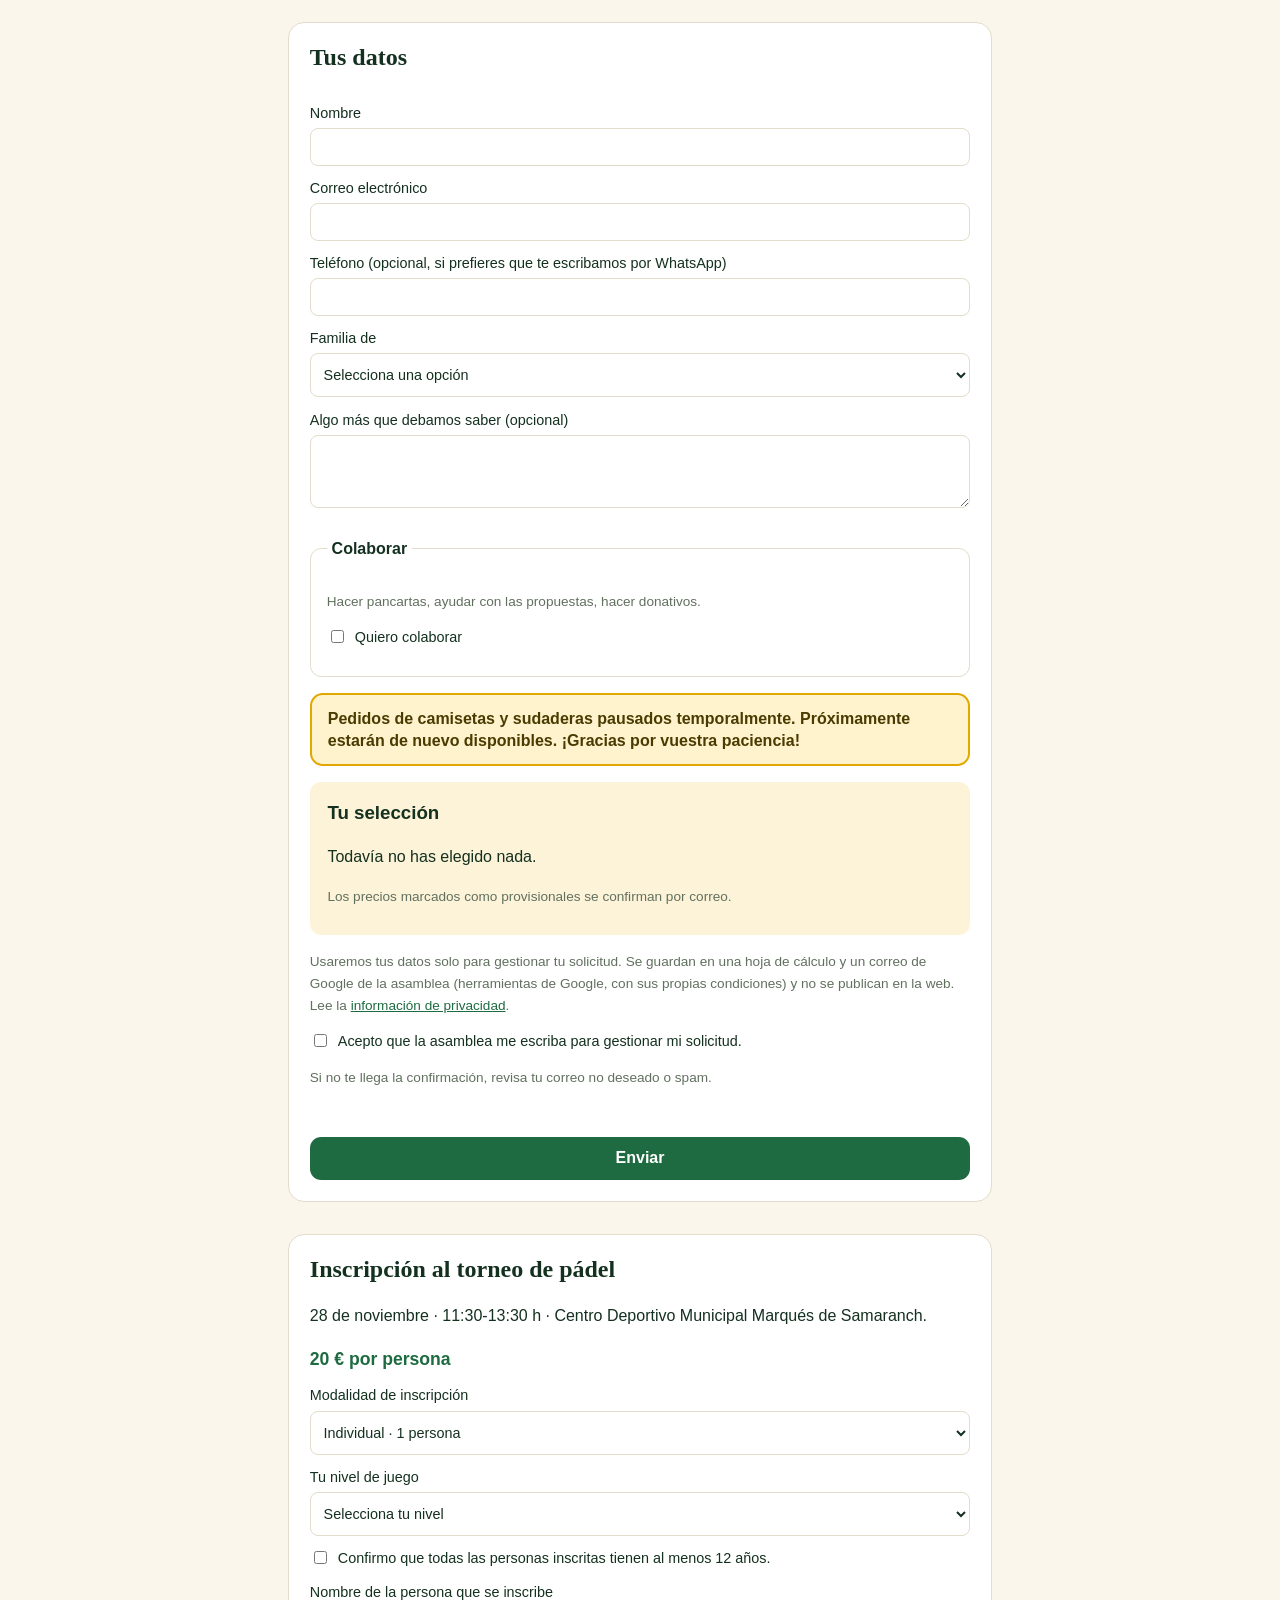
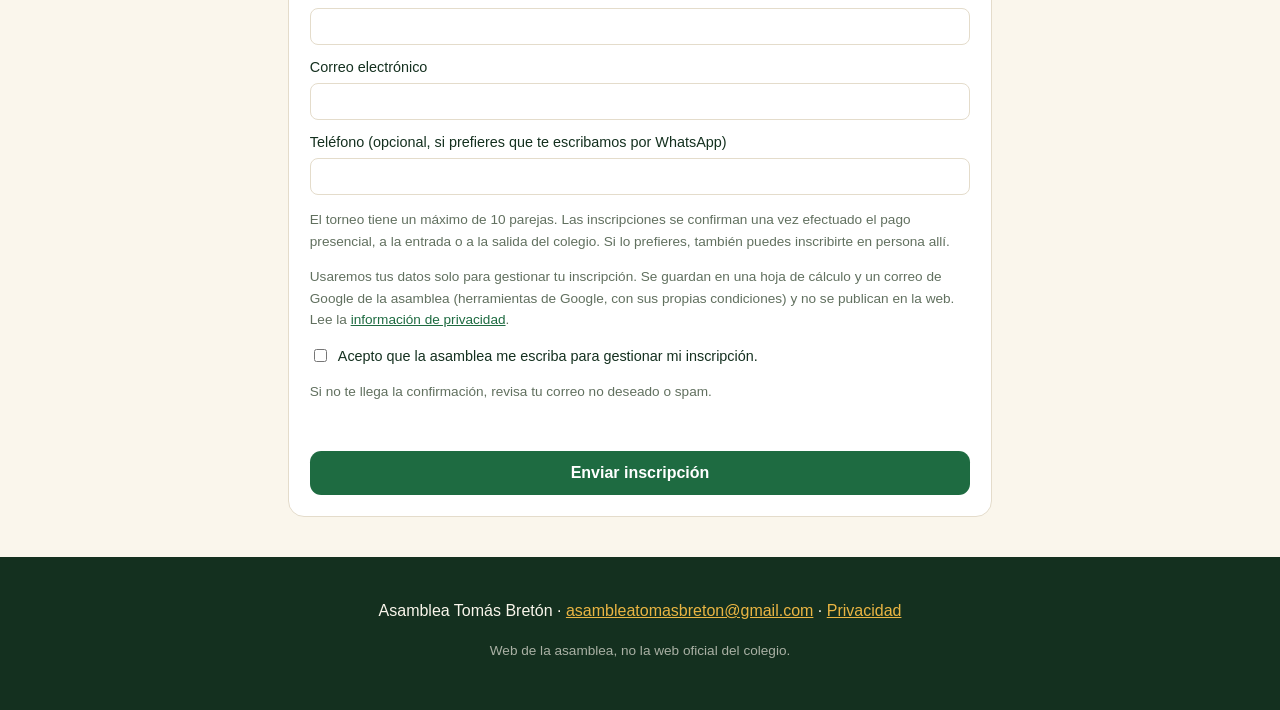
==== commit 4addd9a6: "Update index.html" ====
--- a/index.html
+++ b/index.html
@@ -173,15 +173,6 @@
         <h3>Mochilas y estuches</h3>
         <p>Mochilas y estuches con el logo del colegio Tomás Bretón. Mochilas: dos modelos, 5 € y 10 € · Estuches: 3 €.</p><div class="pedir"><p class="pedir-titulo">Reservar mochilas y estuches</p><div class="tallas" data-producto="Mochila"><label>Mochila modelo 1 · 5 € <input type="number" min="0" max="99" value="0" data-precio="5" data-detalle="modelo 1 · 5 €"></label></div><div class="tallas" data-producto="Mochila"><label>Mochila modelo 2 · 10 € <input type="number" min="0" max="99" value="0" data-precio="10" data-detalle="modelo 2 · 10 €"></label></div><div class="tallas" data-producto="Estuche"><label>Estuches · 3 € <input type="number" min="0" max="99" value="0" data-precio="3" data-detalle="estuche"></label></div></div>
       </article>
-      <article class="producto sticker" id="papeletas">
-        <img src="assets/productos/2-papeletas.jpg" alt="Papeletas del sorteo solidario por la educación pública: gran cesta con jamón, aceite y vino">
-        <p class="precio">5 €</p>
-        <h3>Papeletas para el sorteo</h3>
-        <p>El sorteo se realizará el 26 de noviembre.</p>
-      <div class="pedir pausado"><p class="pedir-titulo">Reservar papeletas · 5 €</p><div class="tallas" data-producto="Papeleta del sorteo">
-          <label>Papeletas <input type="number" min="0" max="99" value="0" data-precio="5" data-detalle="sorteo de la cesta"></label>
-        </div></div>
-      </article>
       <article class="producto sticker" id="tote-chapas">
         <img src="3-cartel-tote-chapas.jpg" alt="Próximo lanzamiento: tote bags y chapas de la Asamblea Tomás Bretón">
         <p class="precio">Próximamente</p>
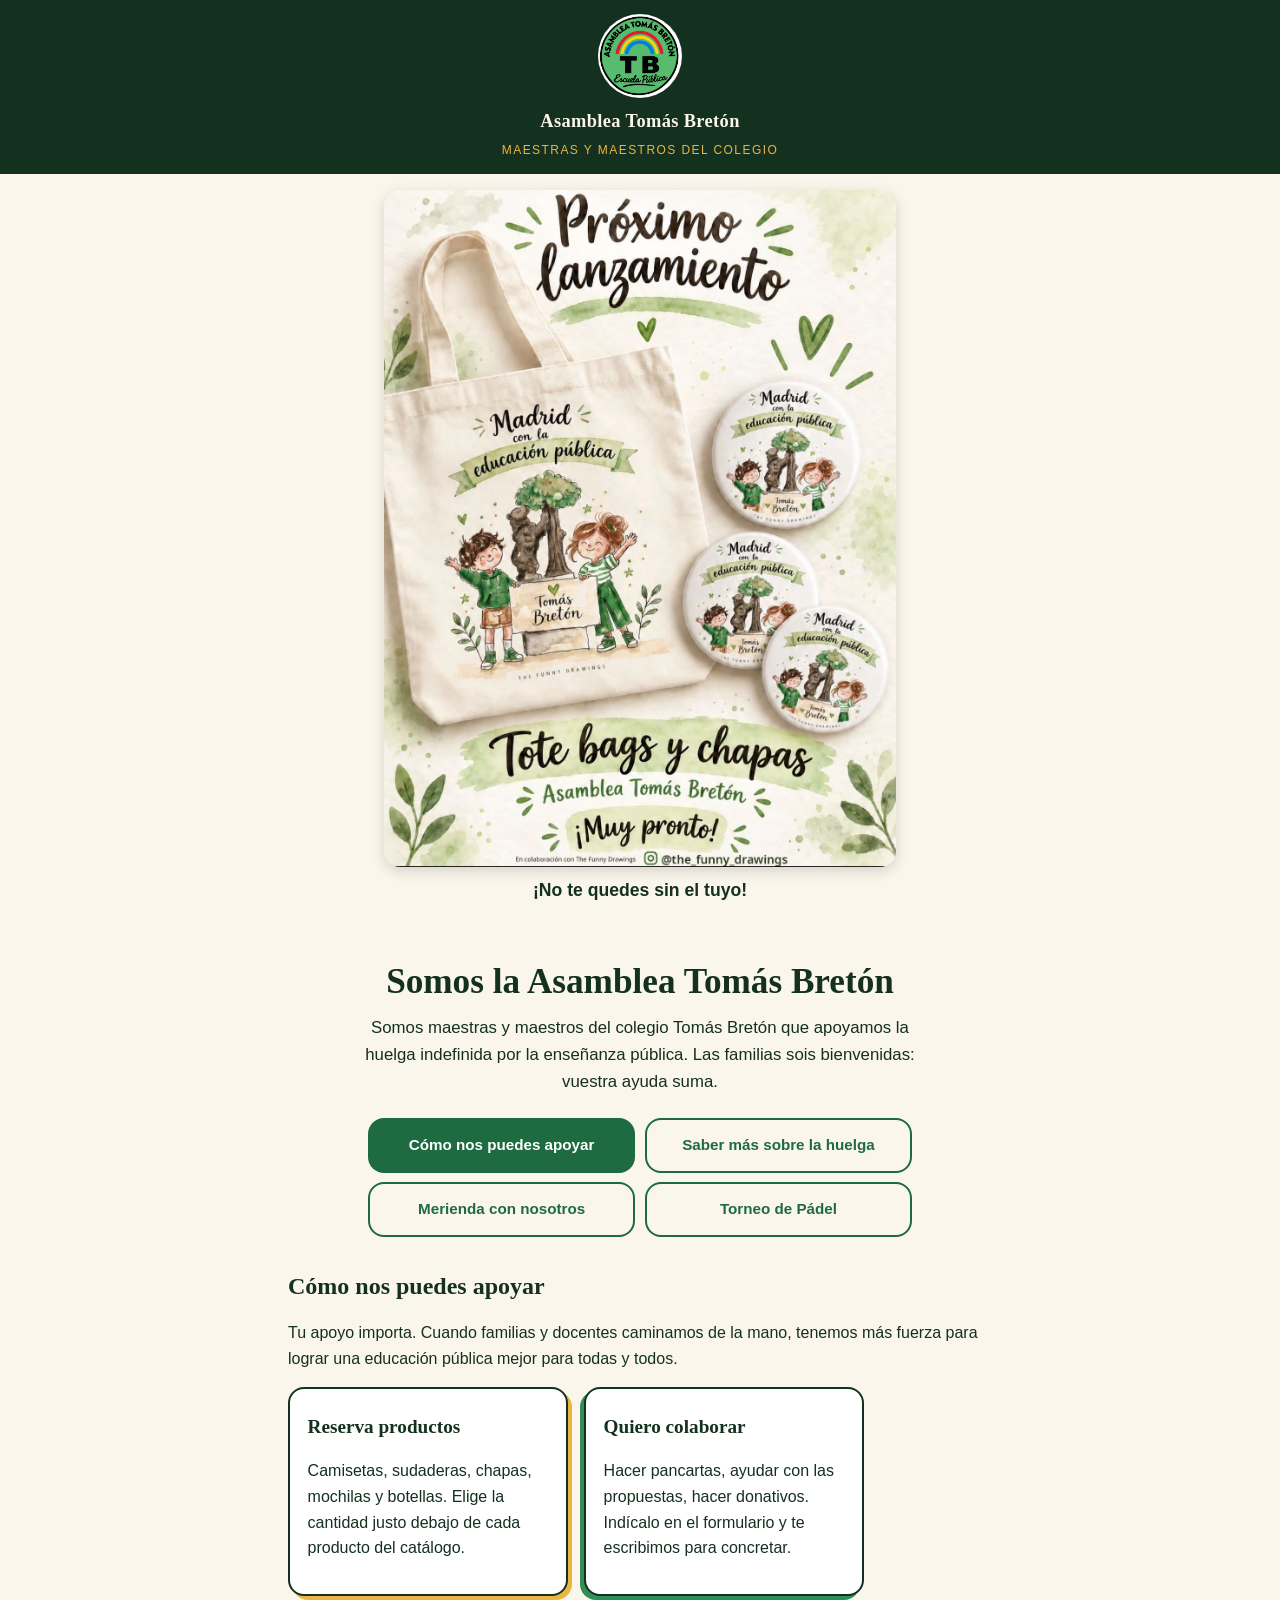
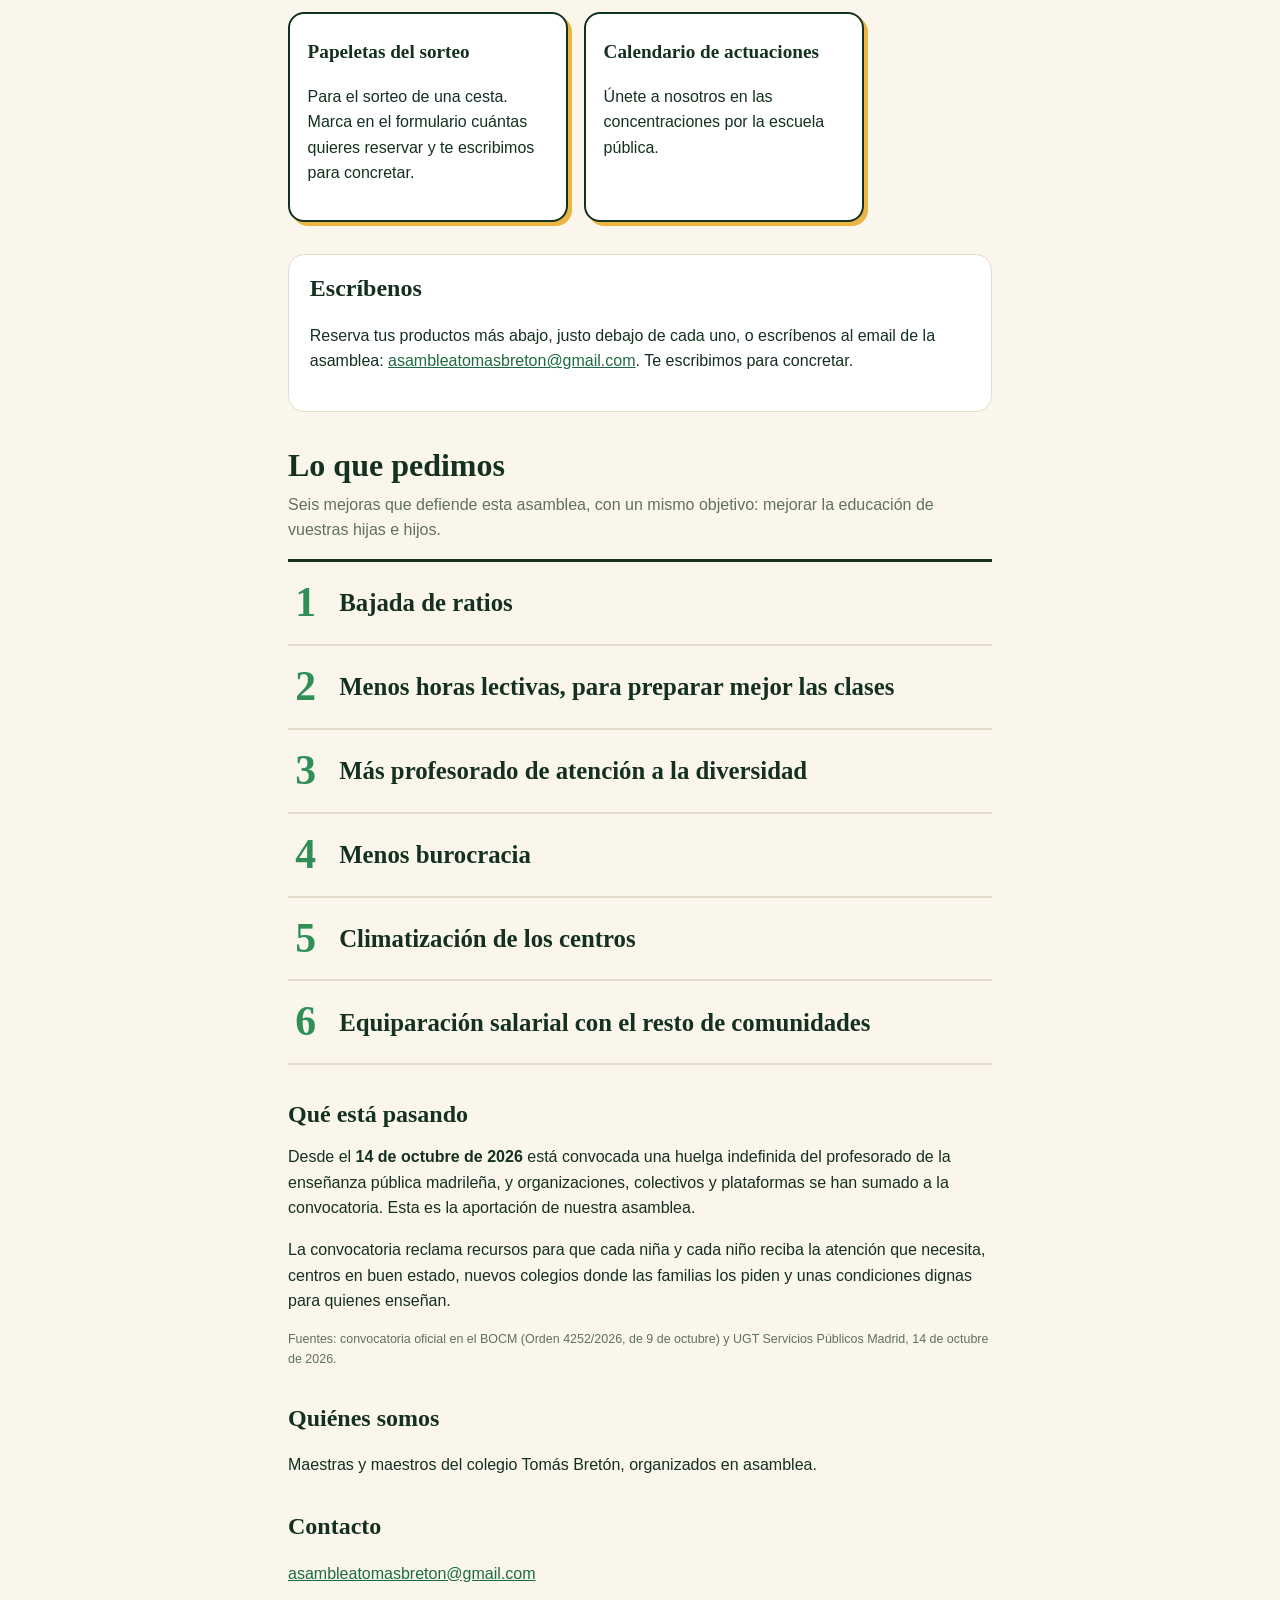
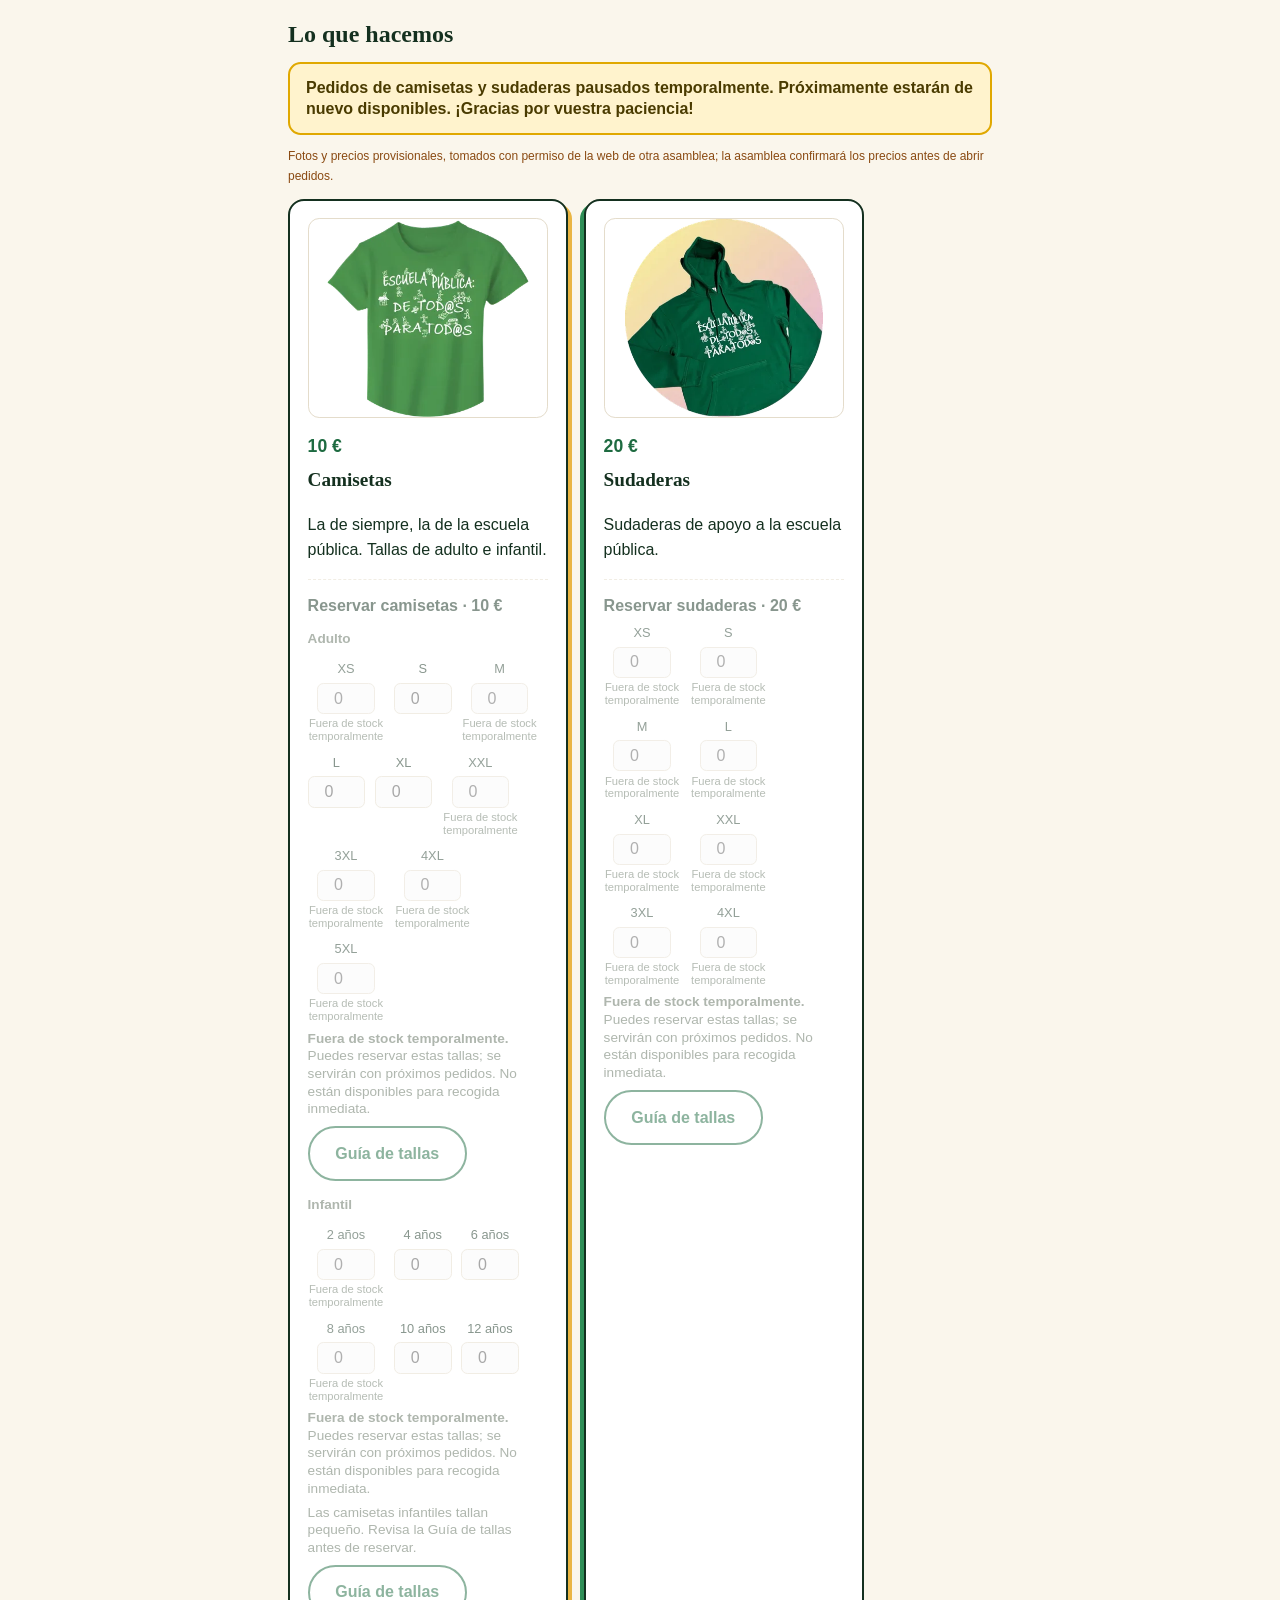
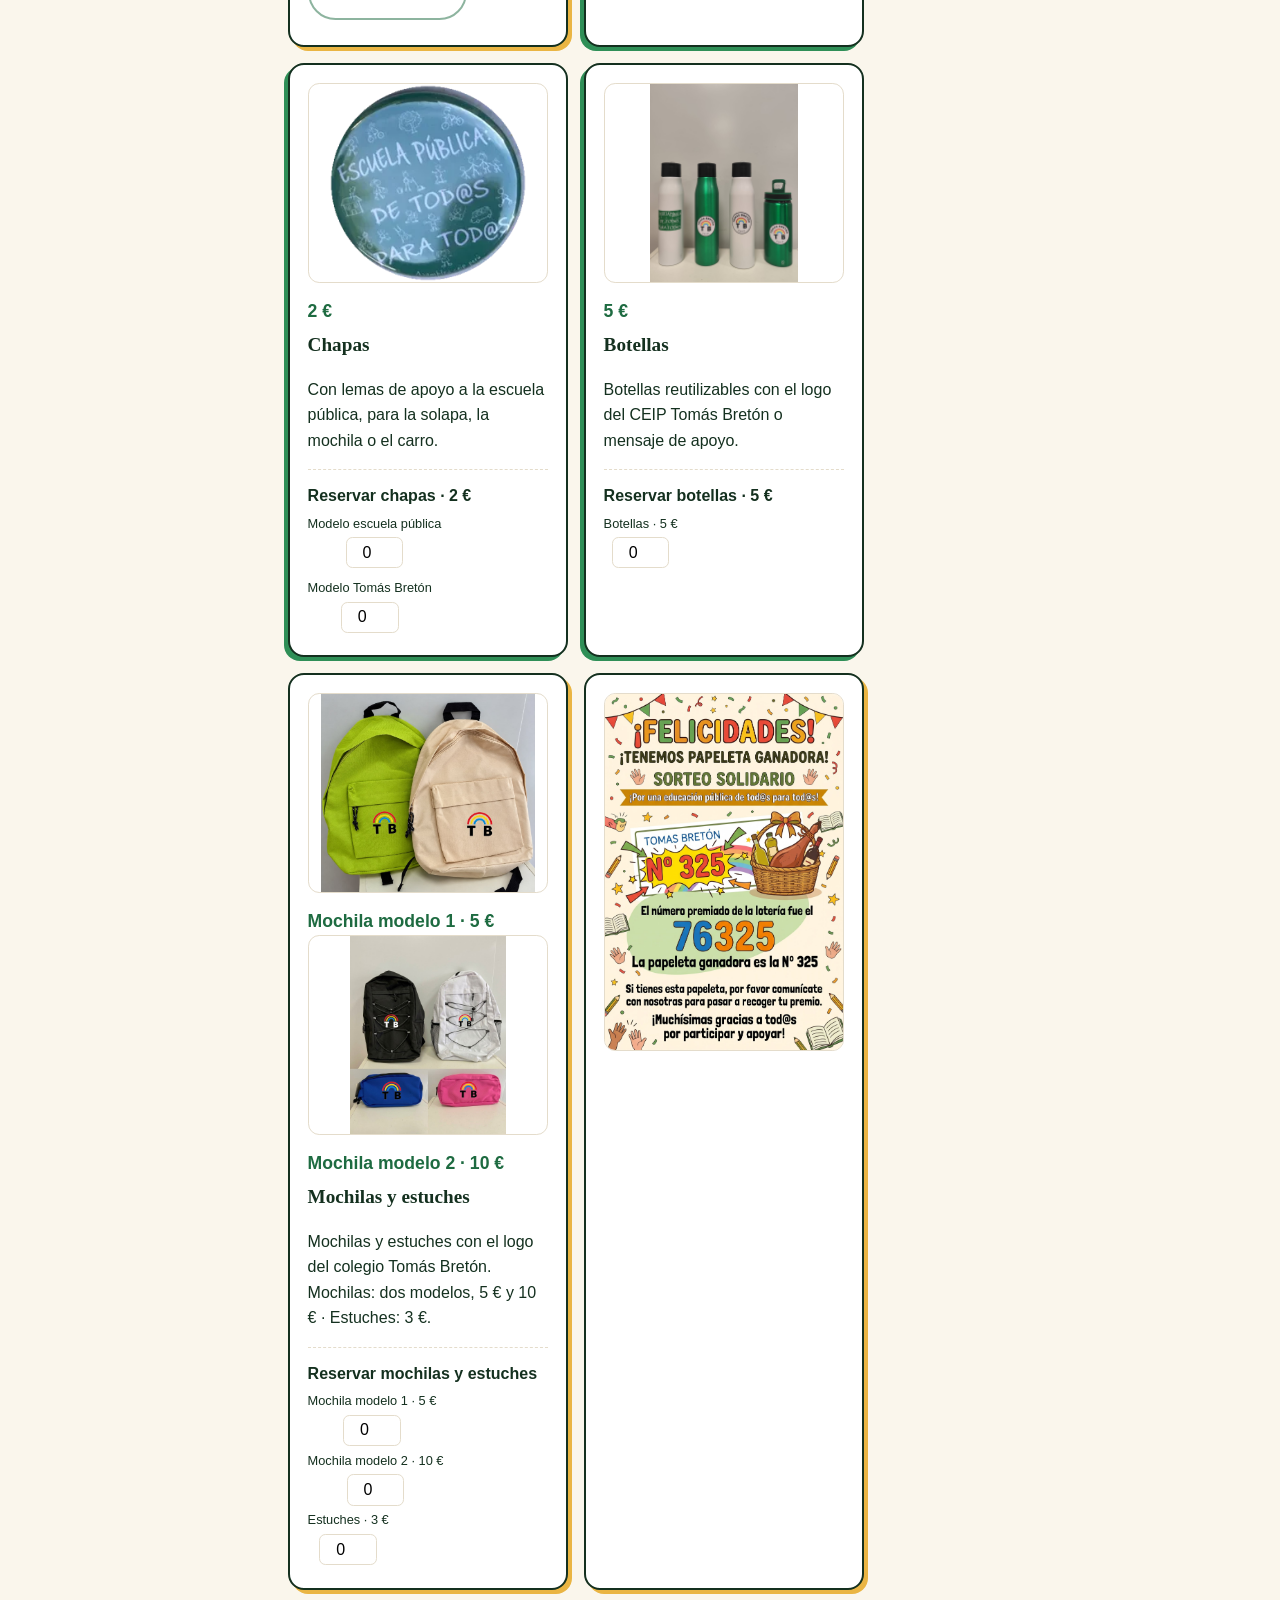
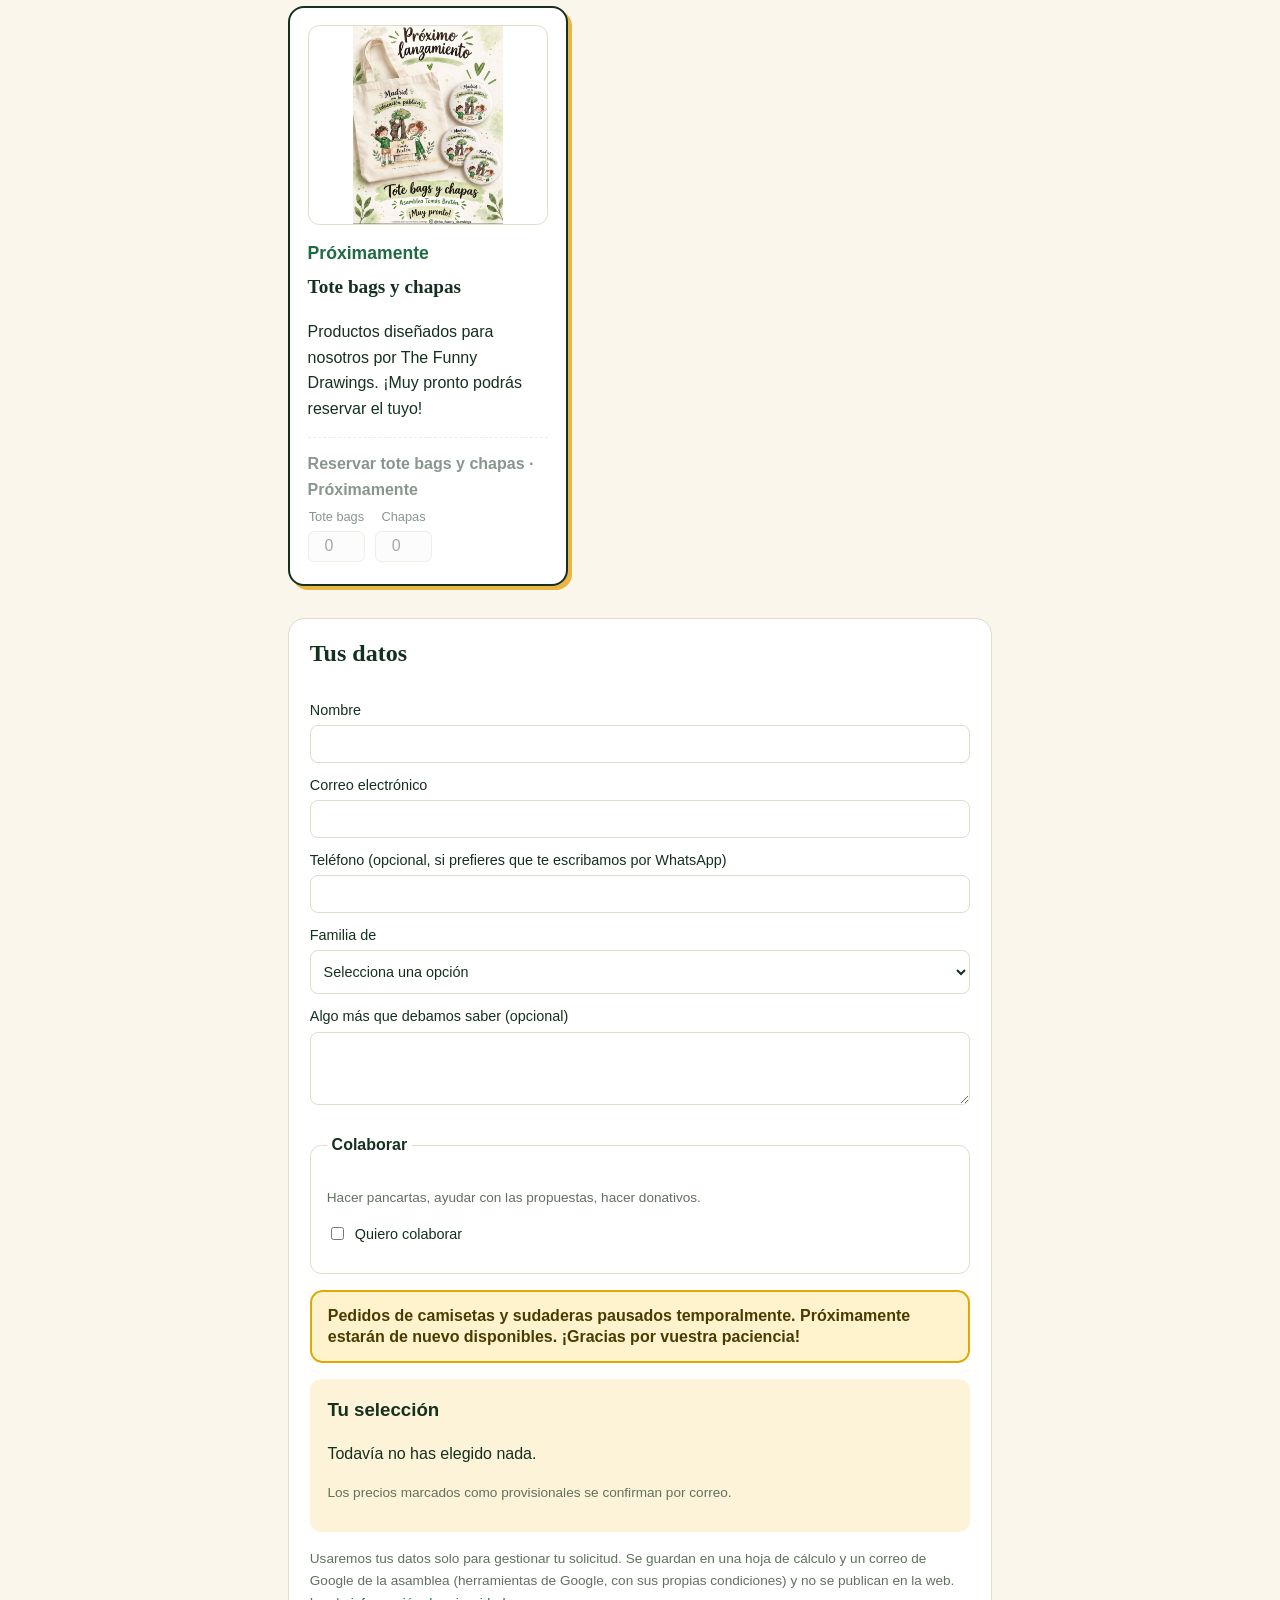
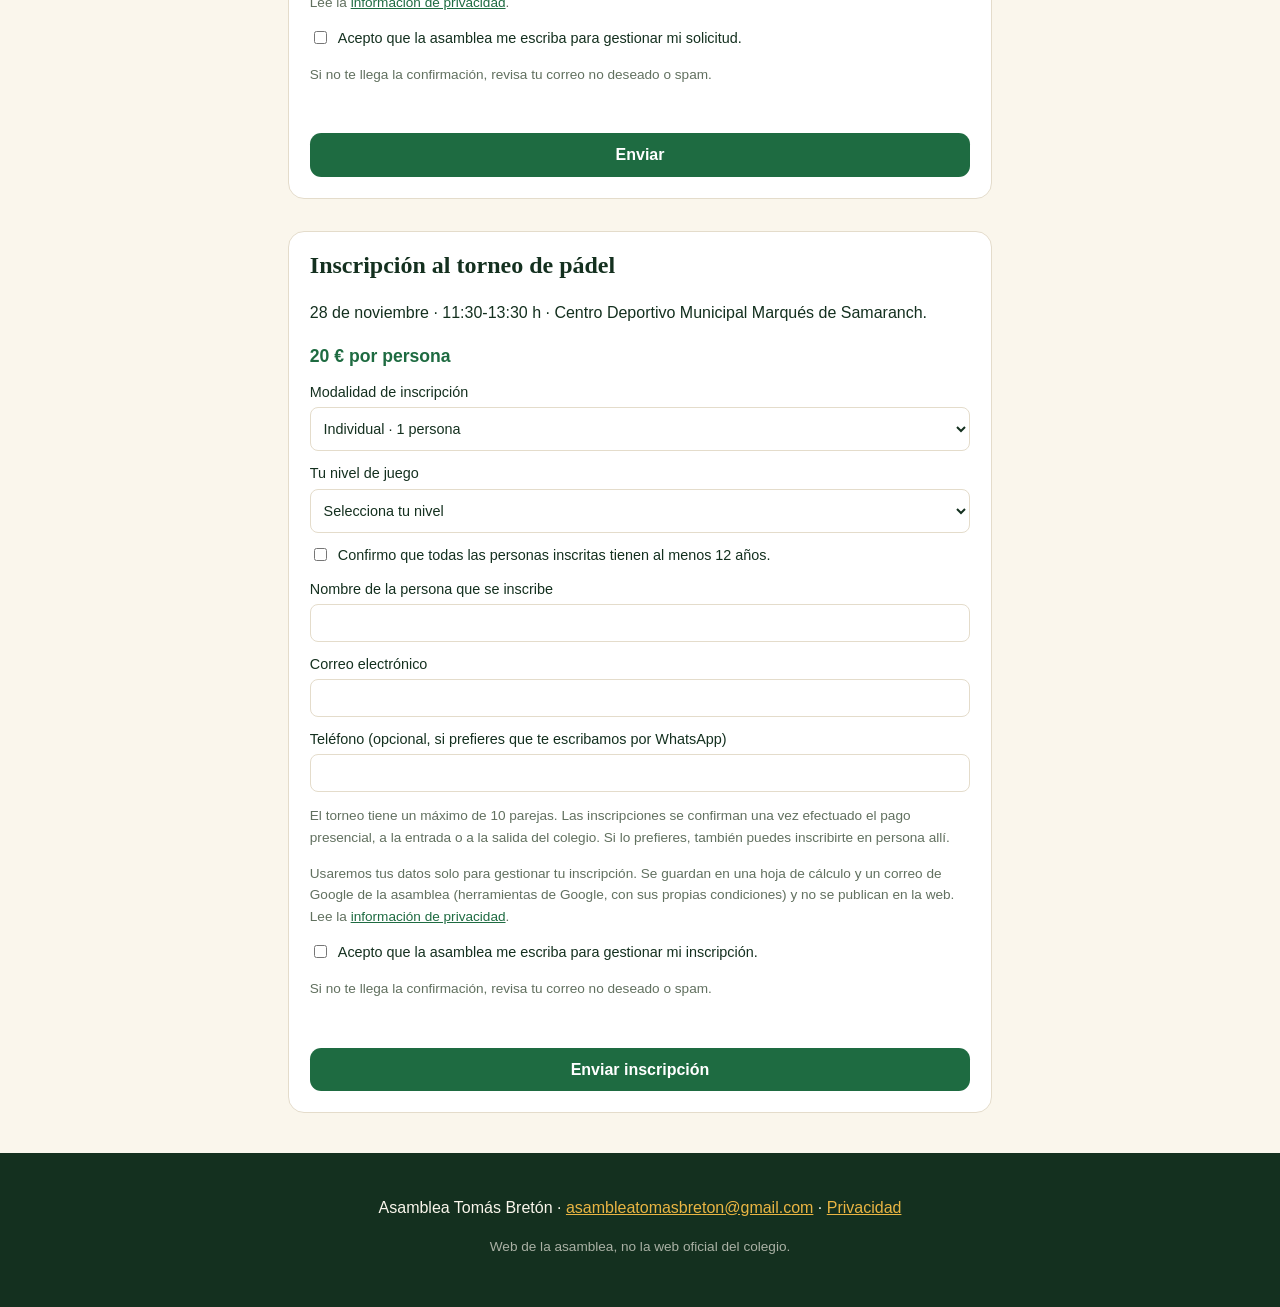
==== commit 62dcf7a6: "Update index.html" ====
--- a/index.html
+++ b/index.html
@@ -173,6 +173,9 @@
         <h3>Mochilas y estuches</h3>
         <p>Mochilas y estuches con el logo del colegio Tomás Bretón. Mochilas: dos modelos, 5 € y 10 € · Estuches: 3 €.</p><div class="pedir"><p class="pedir-titulo">Reservar mochilas y estuches</p><div class="tallas" data-producto="Mochila"><label>Mochila modelo 1 · 5 € <input type="number" min="0" max="99" value="0" data-precio="5" data-detalle="modelo 1 · 5 €"></label></div><div class="tallas" data-producto="Mochila"><label>Mochila modelo 2 · 10 € <input type="number" min="0" max="99" value="0" data-precio="10" data-detalle="modelo 2 · 10 €"></label></div><div class="tallas" data-producto="Estuche"><label>Estuches · 3 € <input type="number" min="0" max="99" value="0" data-precio="3" data-detalle="estuche"></label></div></div>
       </article>
+      <article class="producto sticker" id="papeletas">
+        <img src="1-papeleta-ganadora.jpg" alt="¡Felicidades! Tenemos papeleta ganadora del sorteo solidario: la nº 325. El número premiado de la lotería fue el 76325." style="height:auto;max-height:none;object-fit:contain">
+      </article>
       <article class="producto sticker" id="tote-chapas">
         <img src="3-cartel-tote-chapas.jpg" alt="Próximo lanzamiento: tote bags y chapas de la Asamblea Tomás Bretón">
         <p class="precio">Próximamente</p>
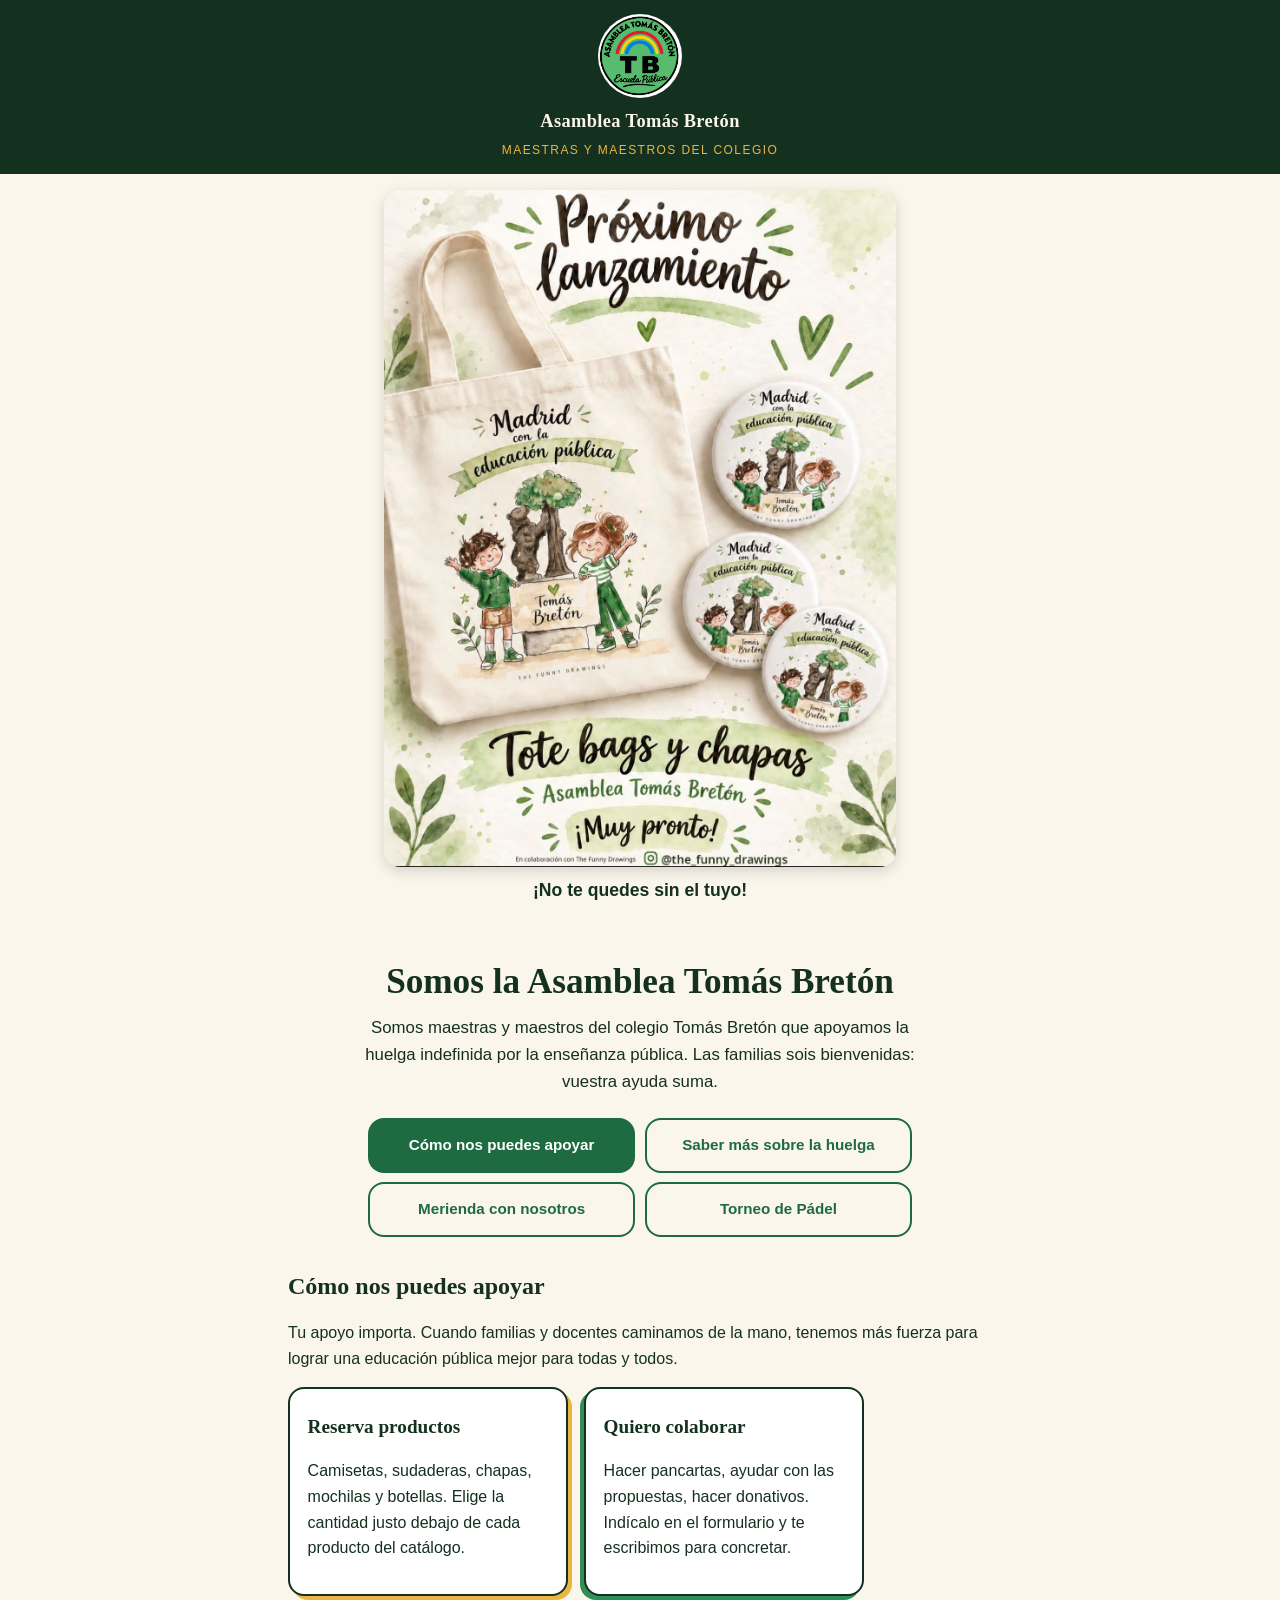
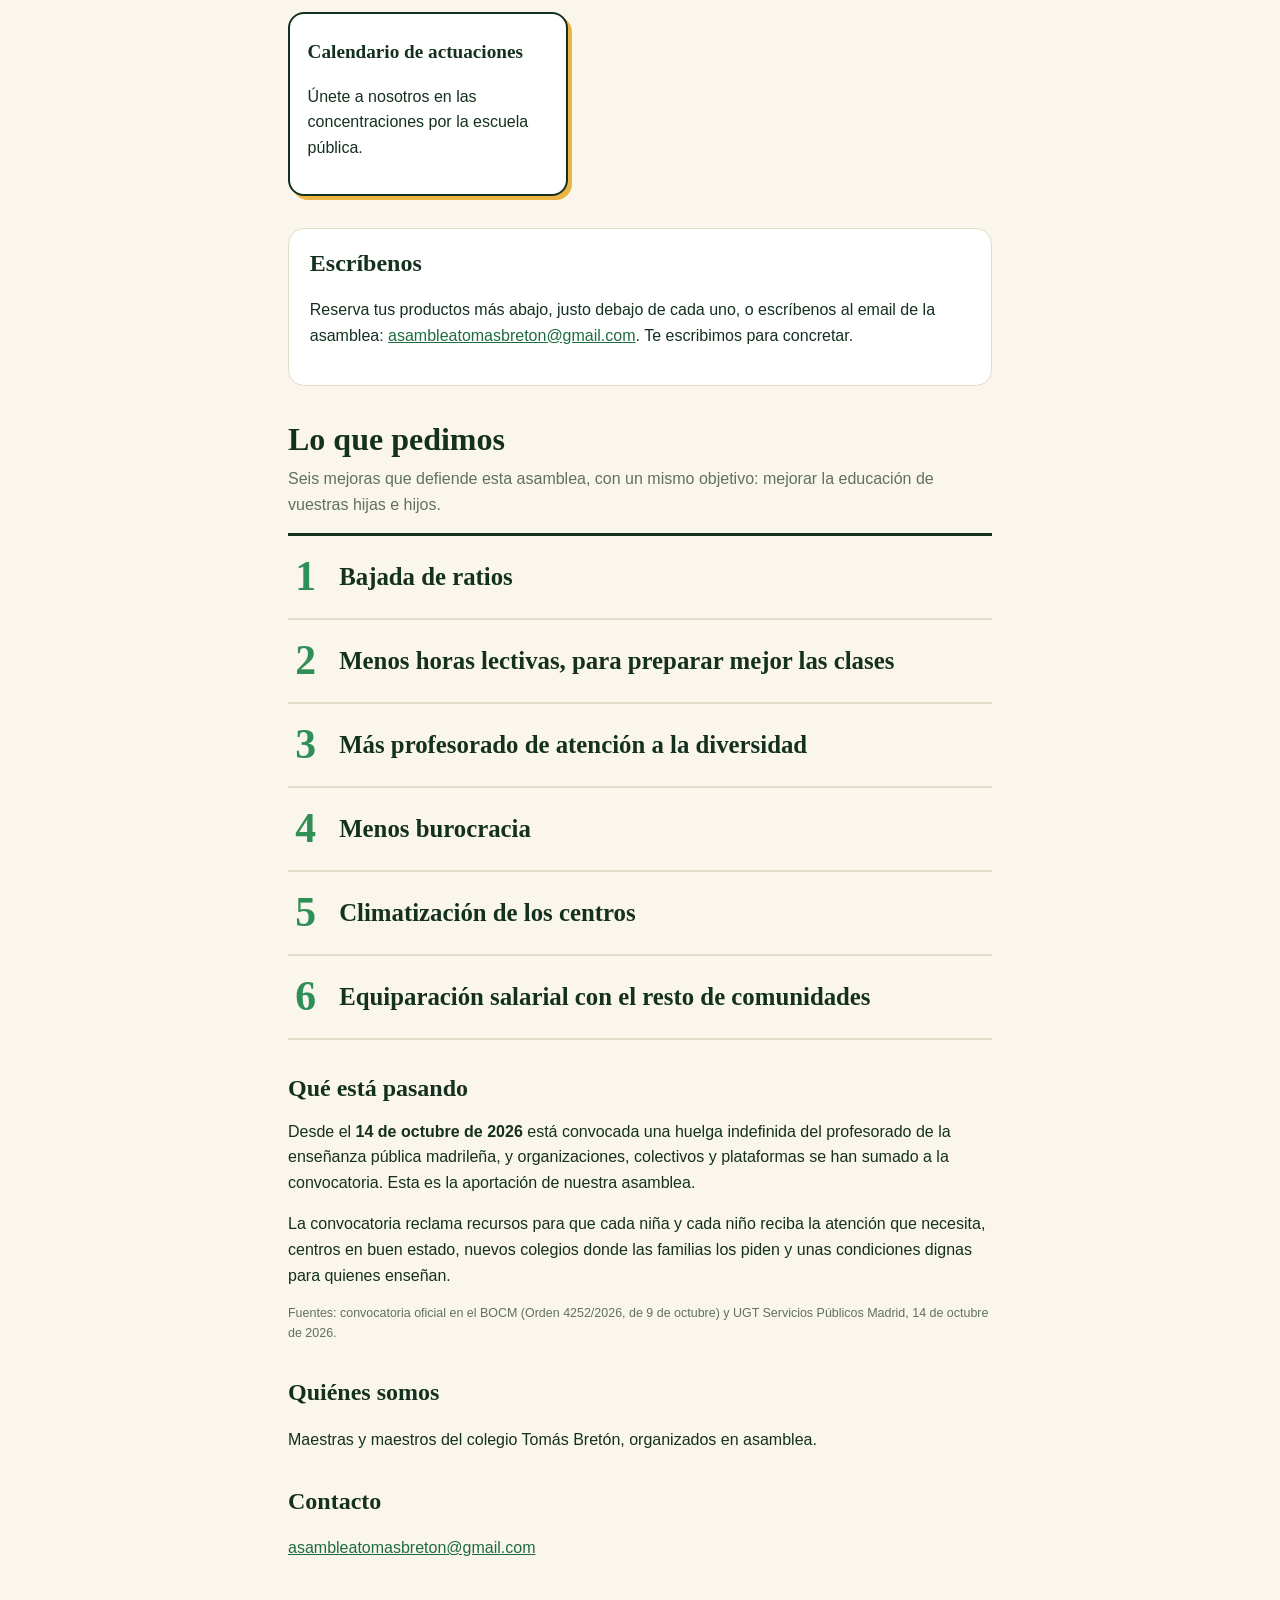
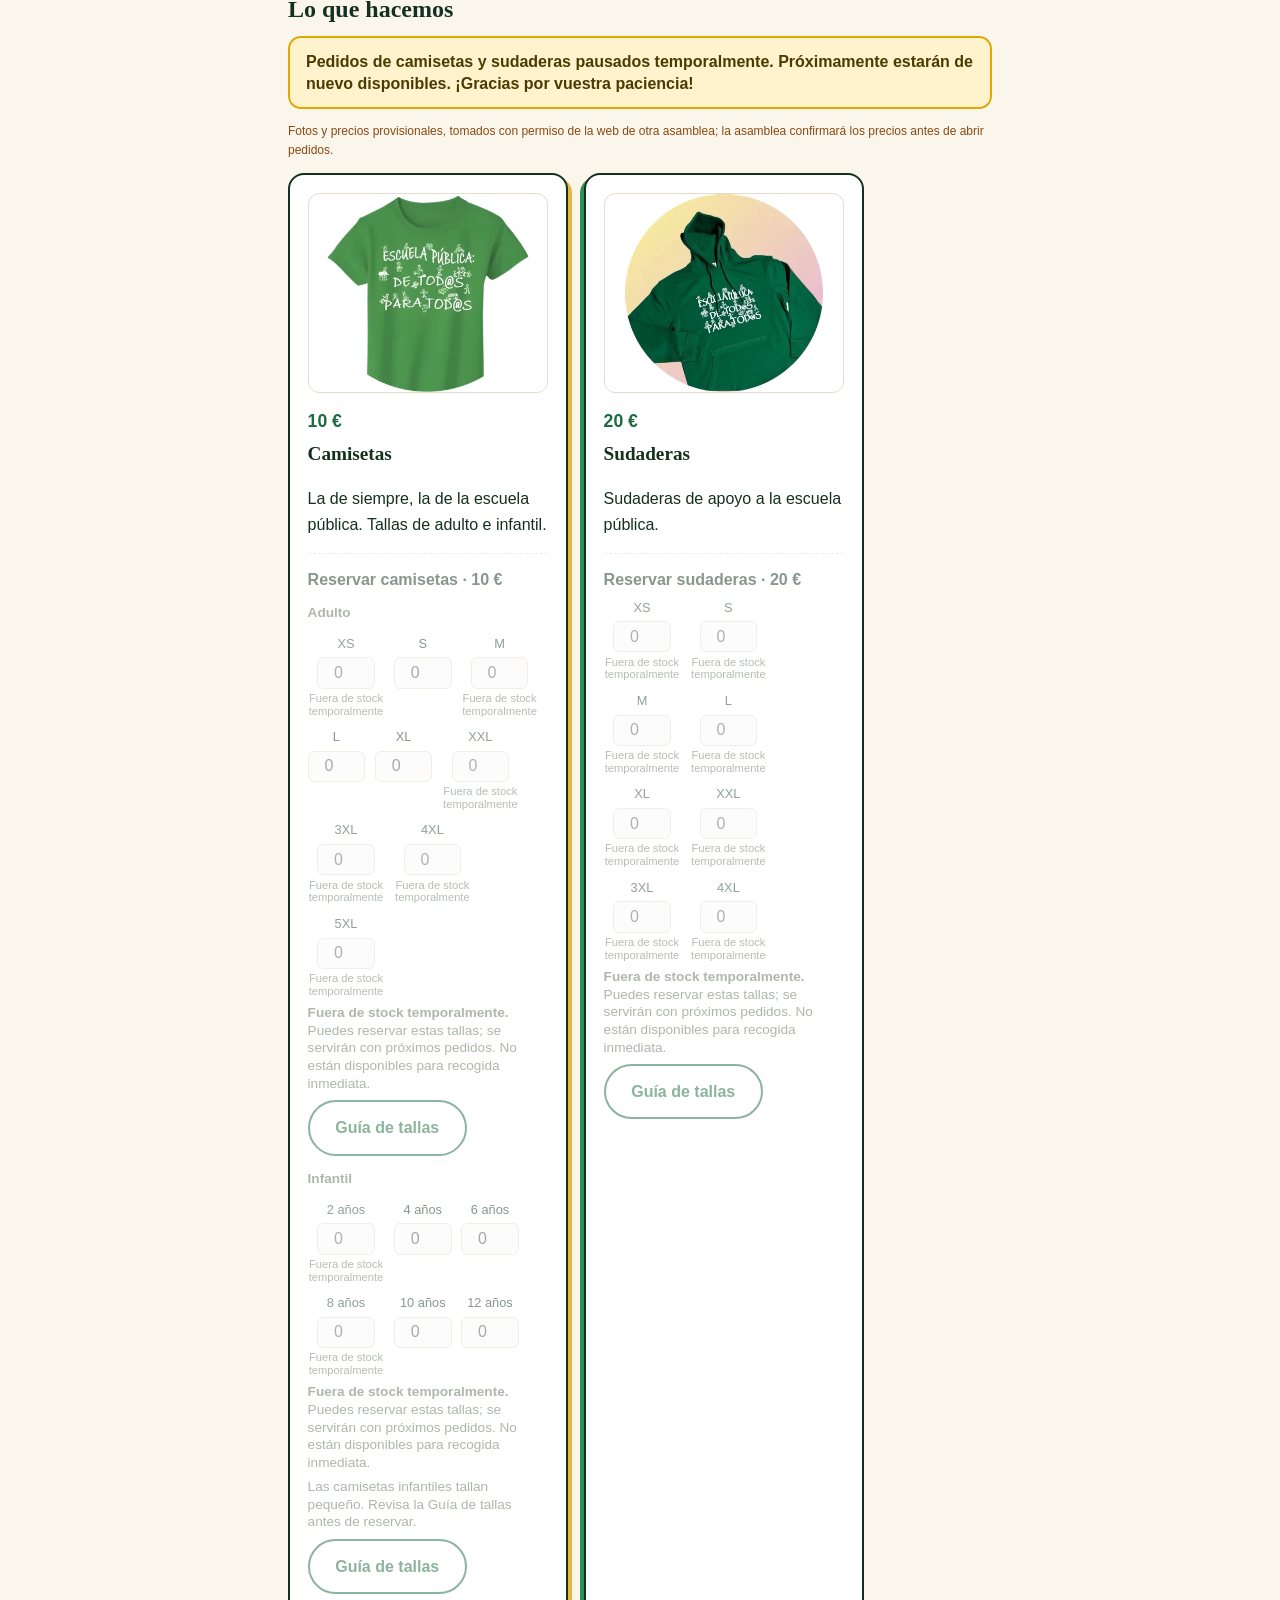
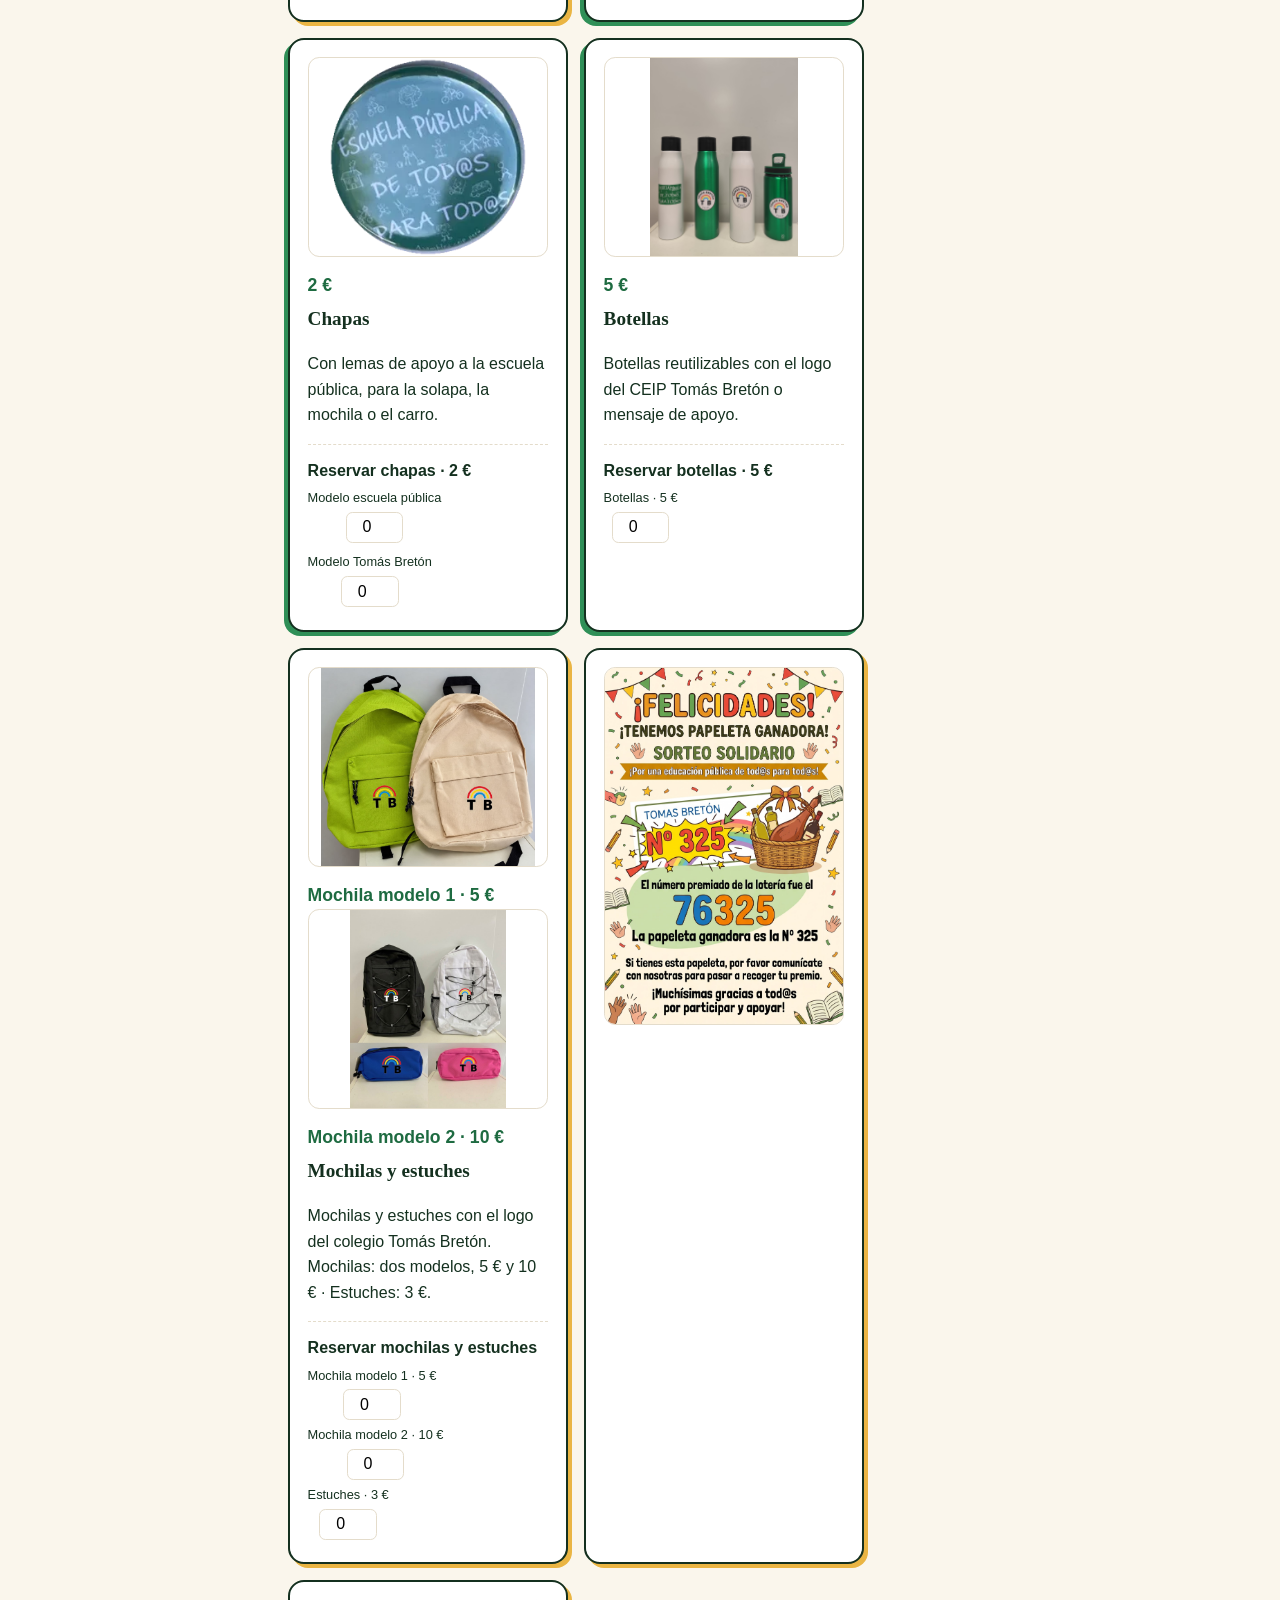
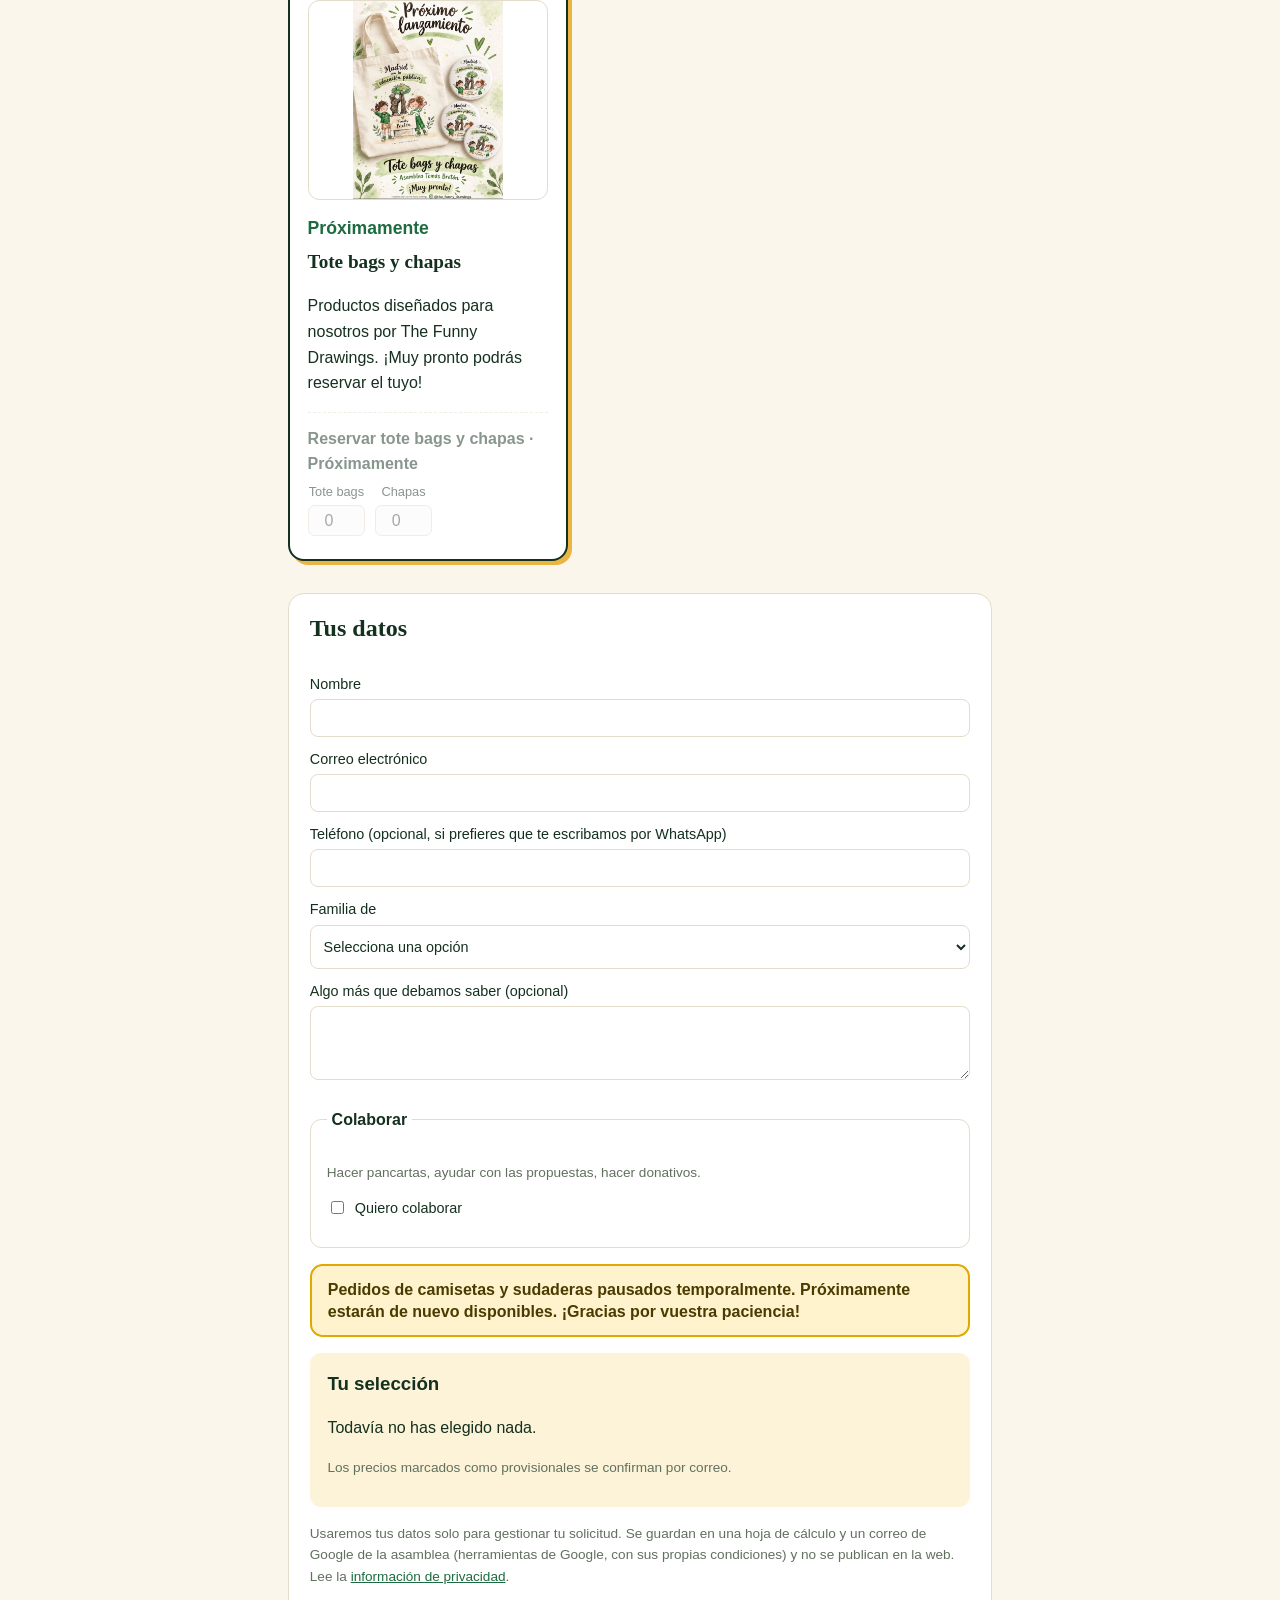
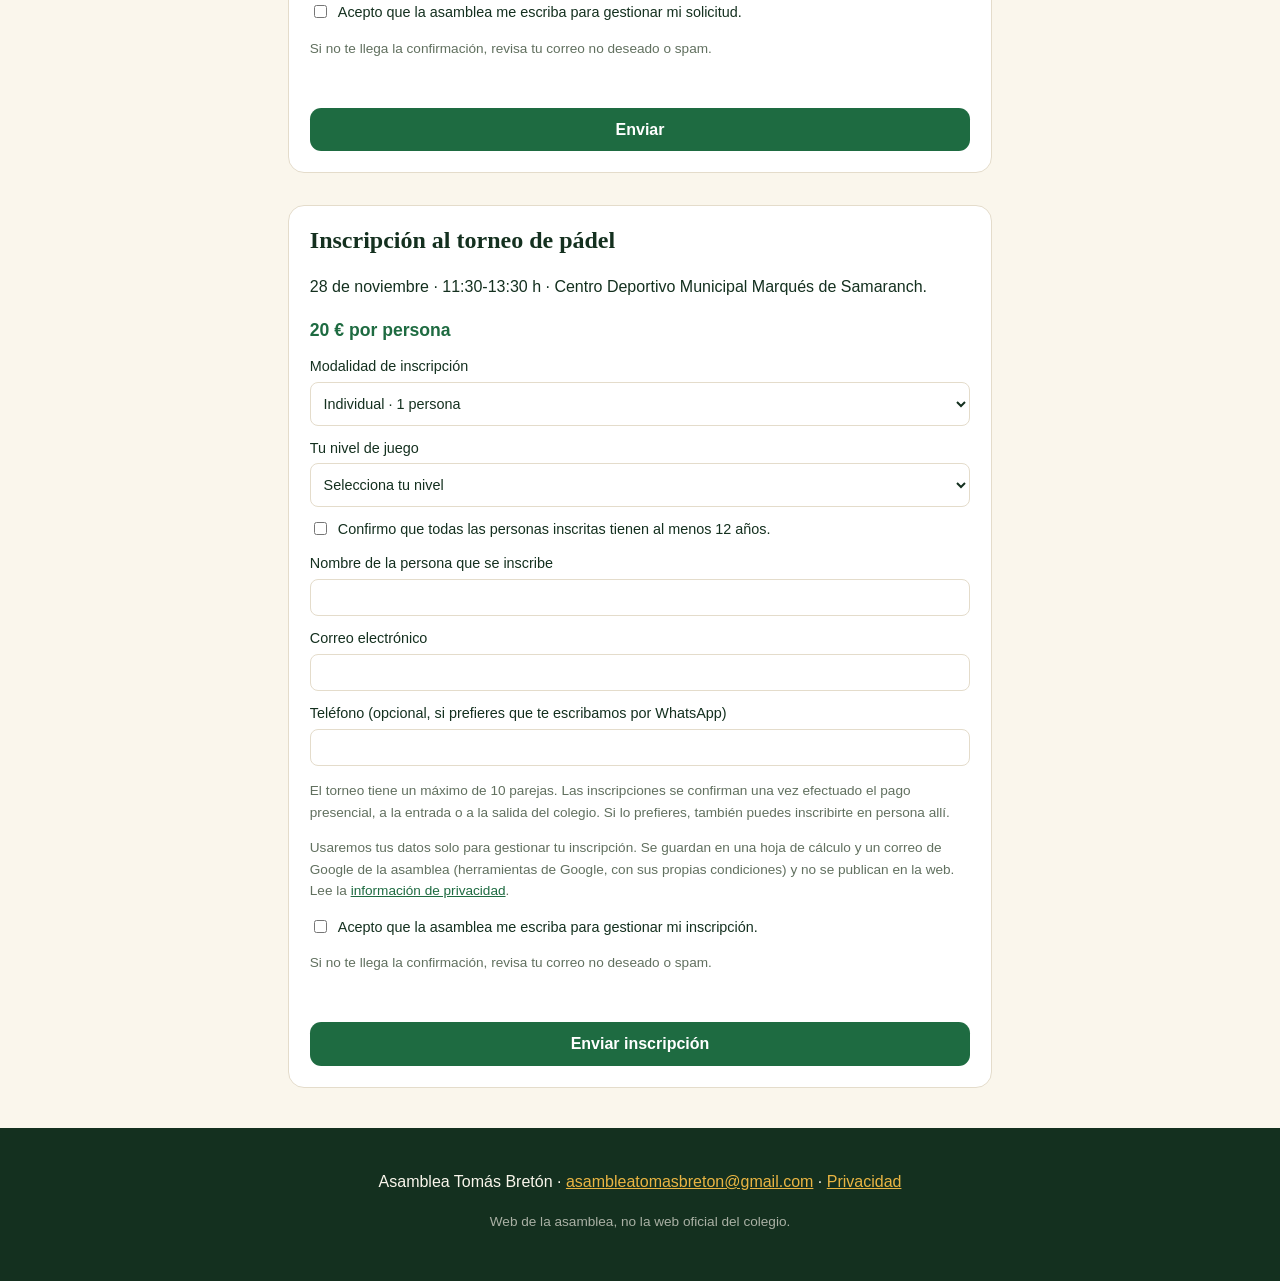
==== commit 434069d0: "Update index.html" ====
--- a/index.html
+++ b/index.html
@@ -42,11 +42,6 @@
         <h3>Quiero colaborar</h3>
         <p>Hacer pancartas, ayudar con las propuestas, hacer donativos. Indícalo en el formulario y te escribimos para concretar.</p>
         <a class="tarjeta-enlace" href="#tus-datos" aria-label="Ir al formulario para colaborar"></a>
-      </article>
-      <article class="producto sticker">
-        <h3>Papeletas del sorteo</h3>
-        <p>Para el sorteo de una cesta. Marca en el formulario cuántas quieres reservar y te escribimos para concretar.</p>
-        <a class="tarjeta-enlace" href="#papeletas" aria-label="Ir a las papeletas del sorteo"></a>
       </article>
       <article class="producto sticker">
         <h3>Calendario de actuaciones</h3>
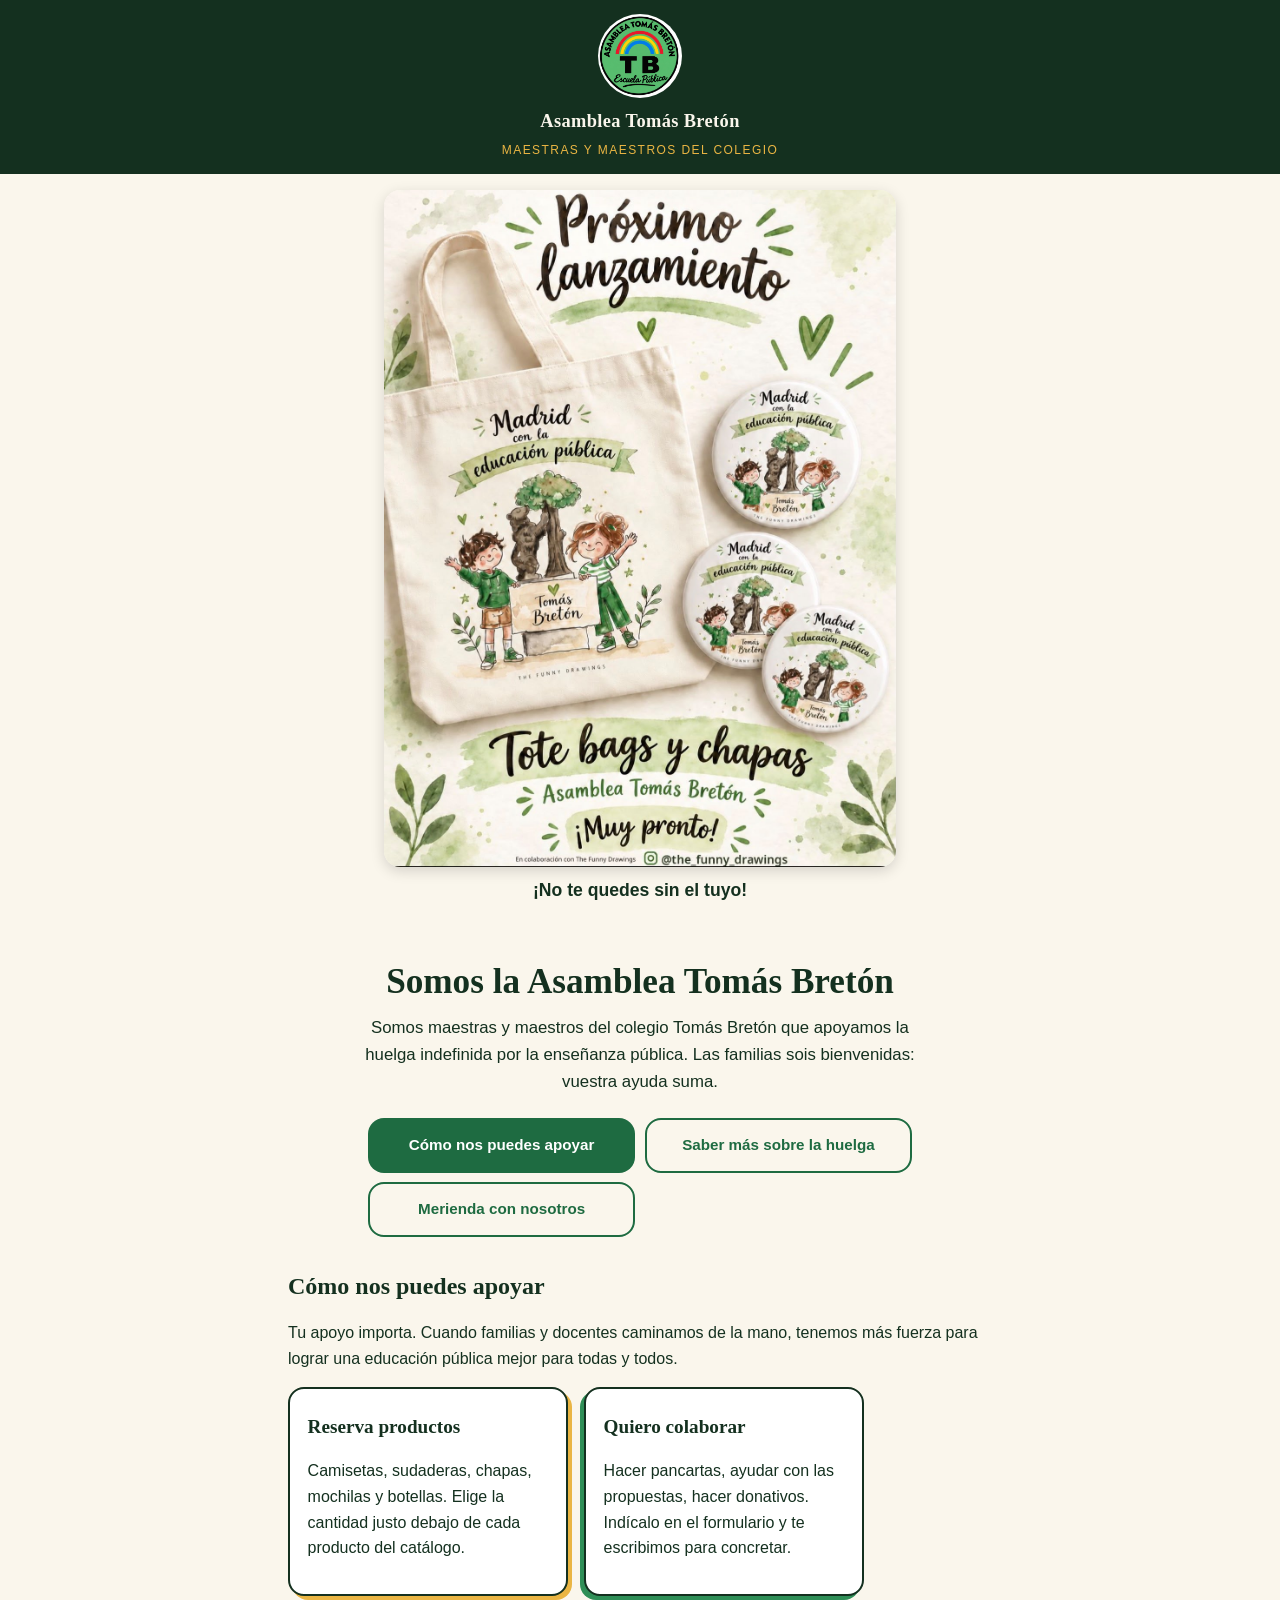
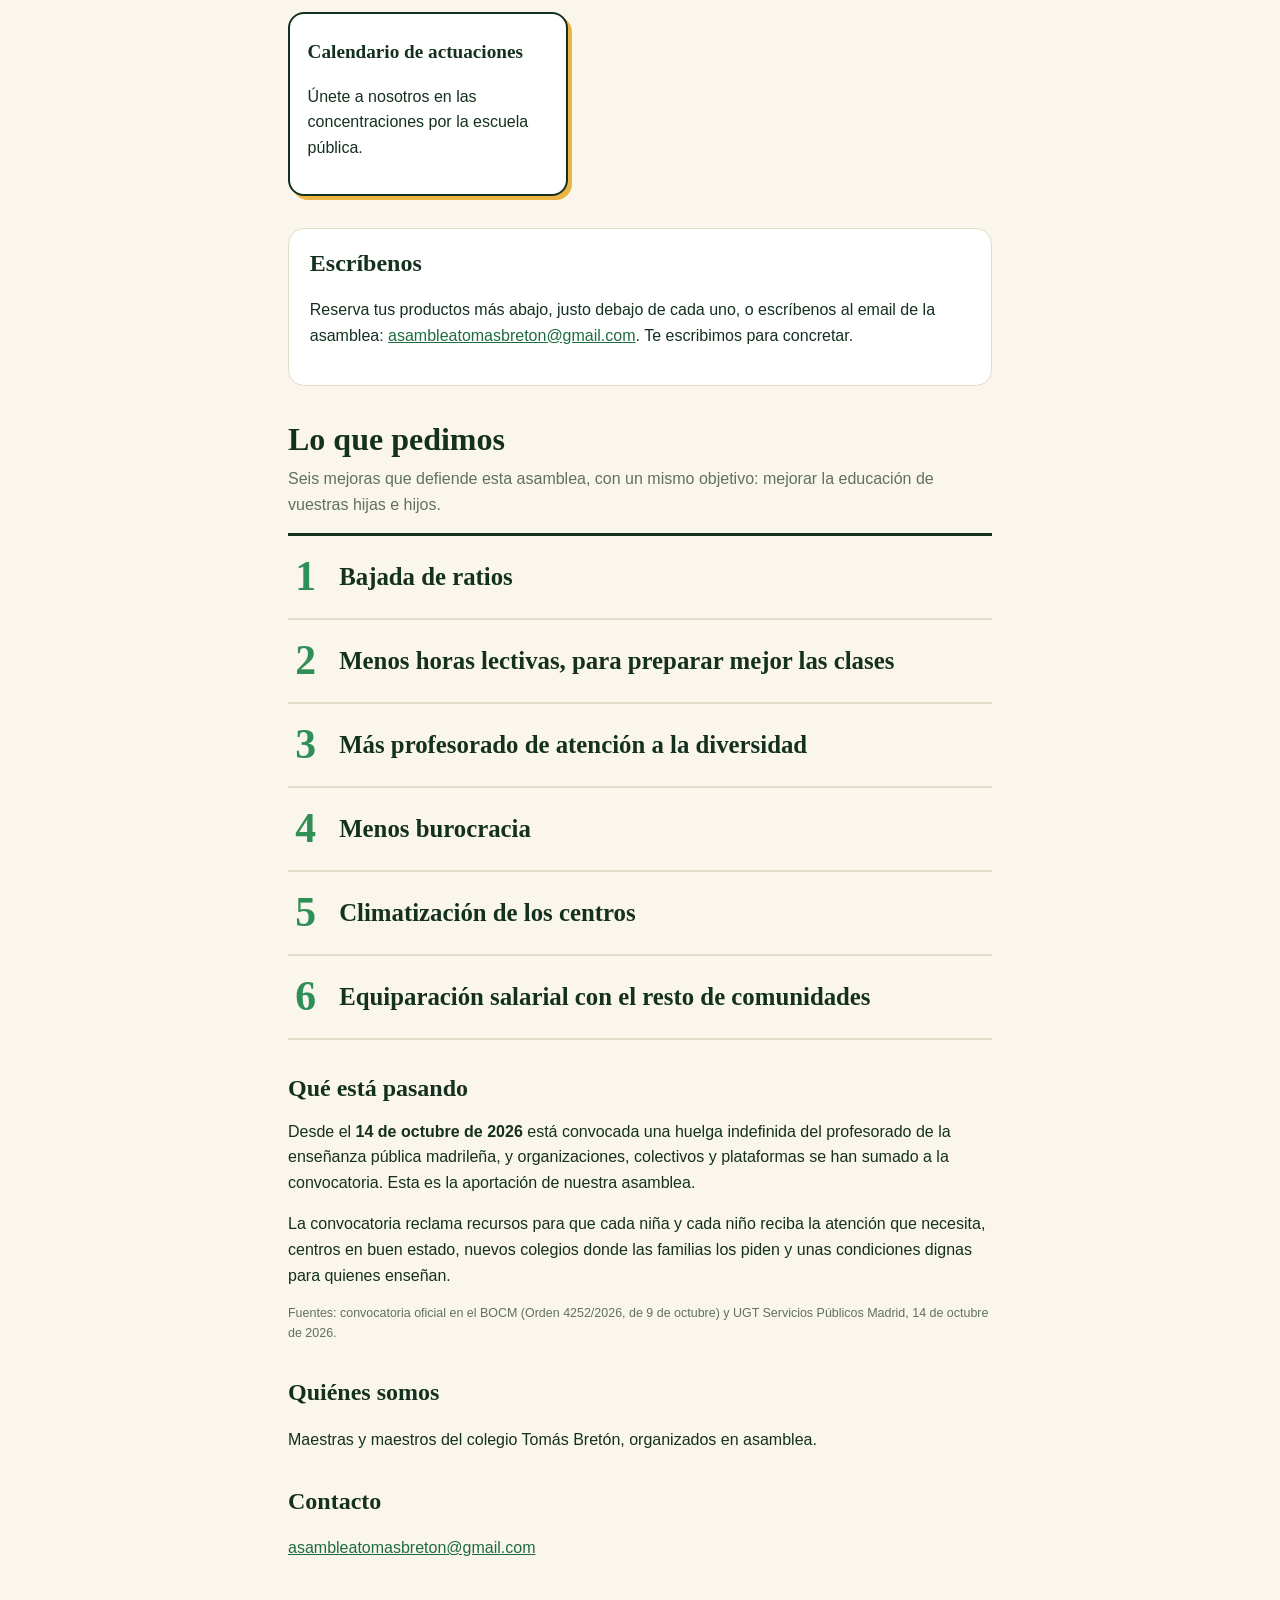
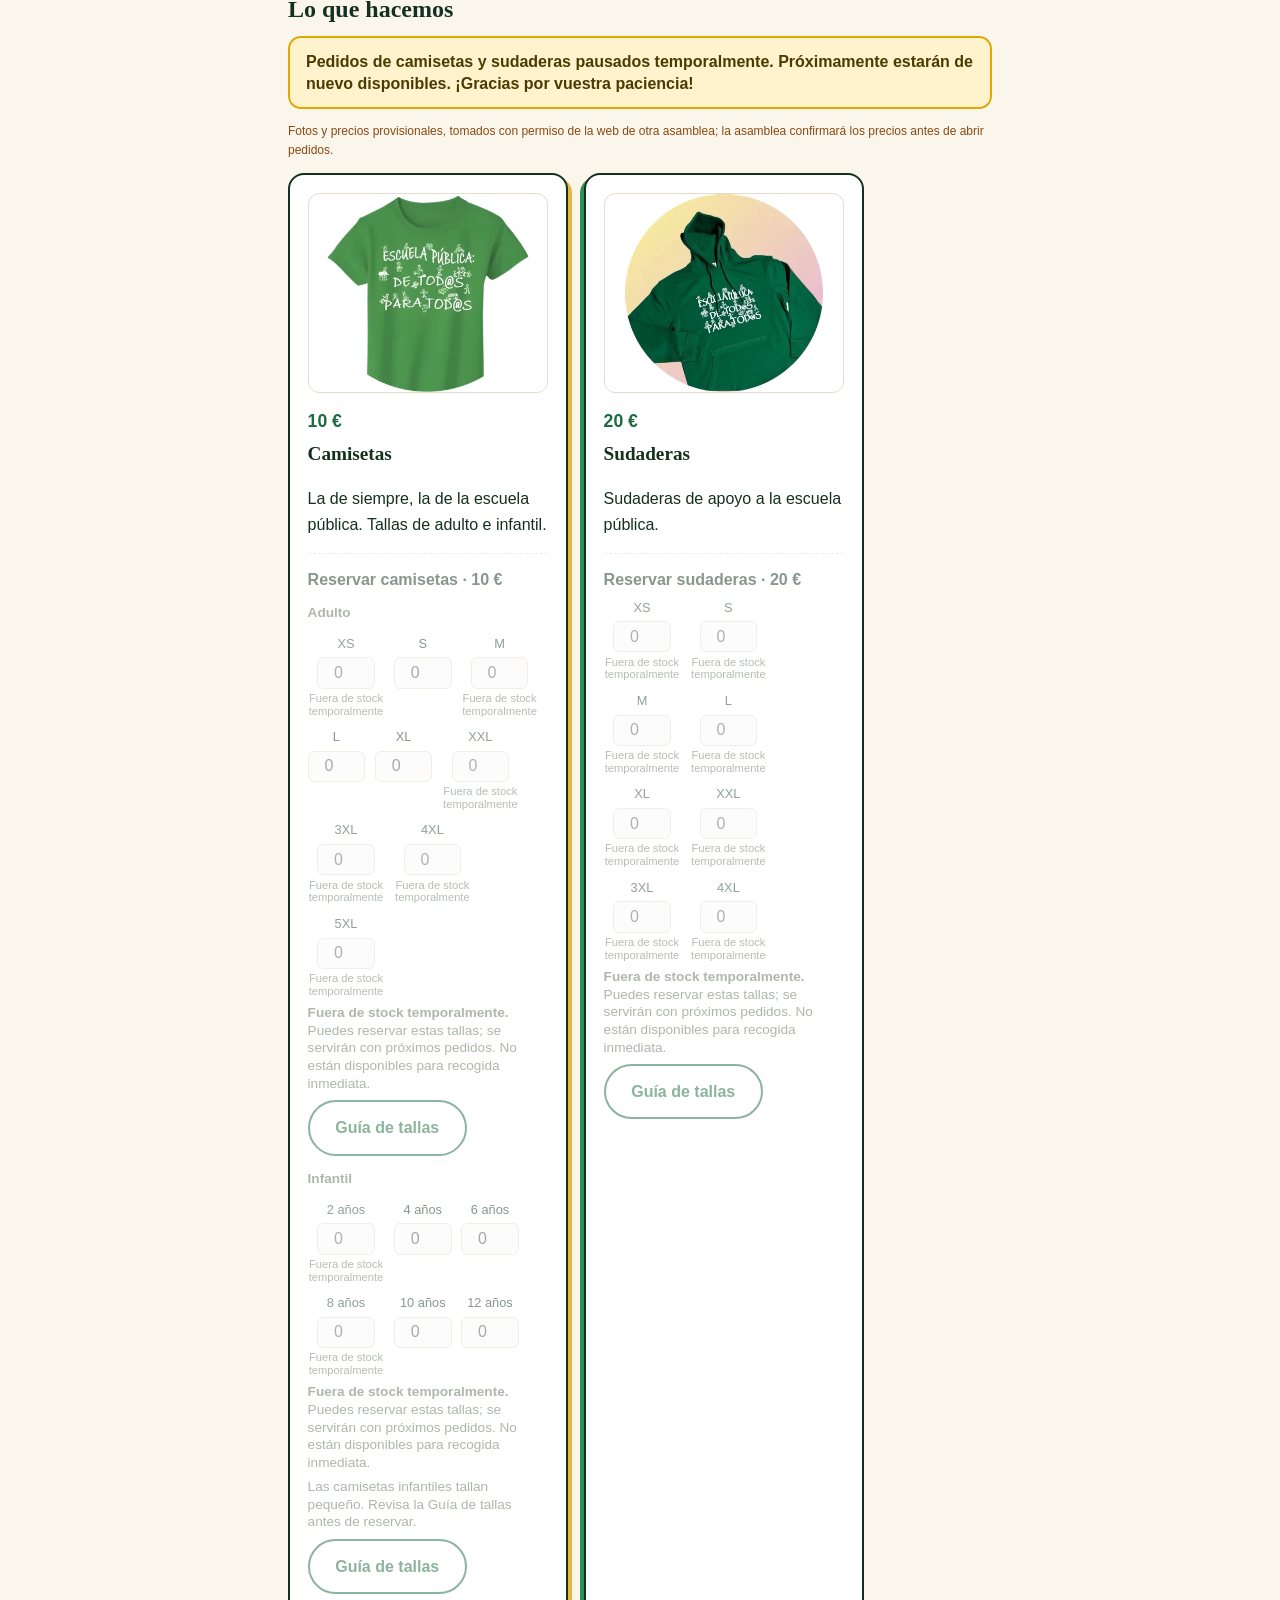
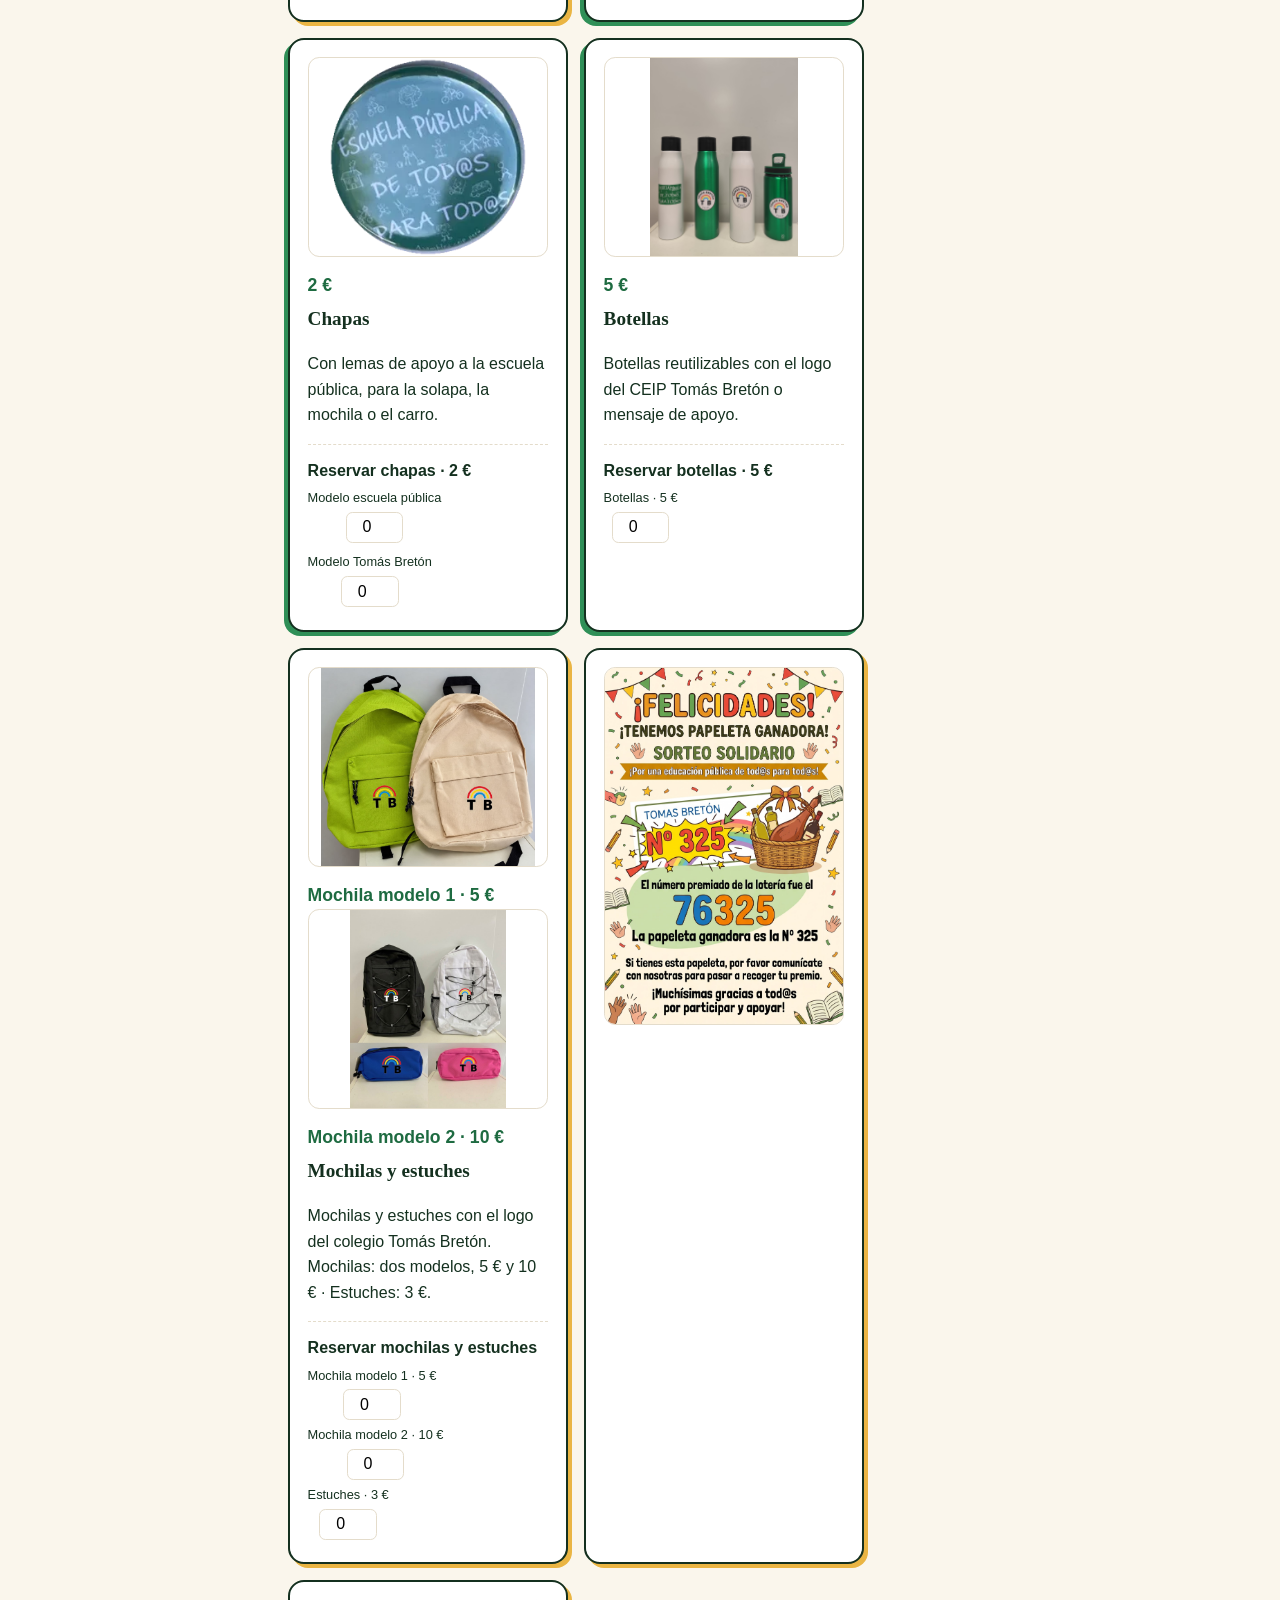
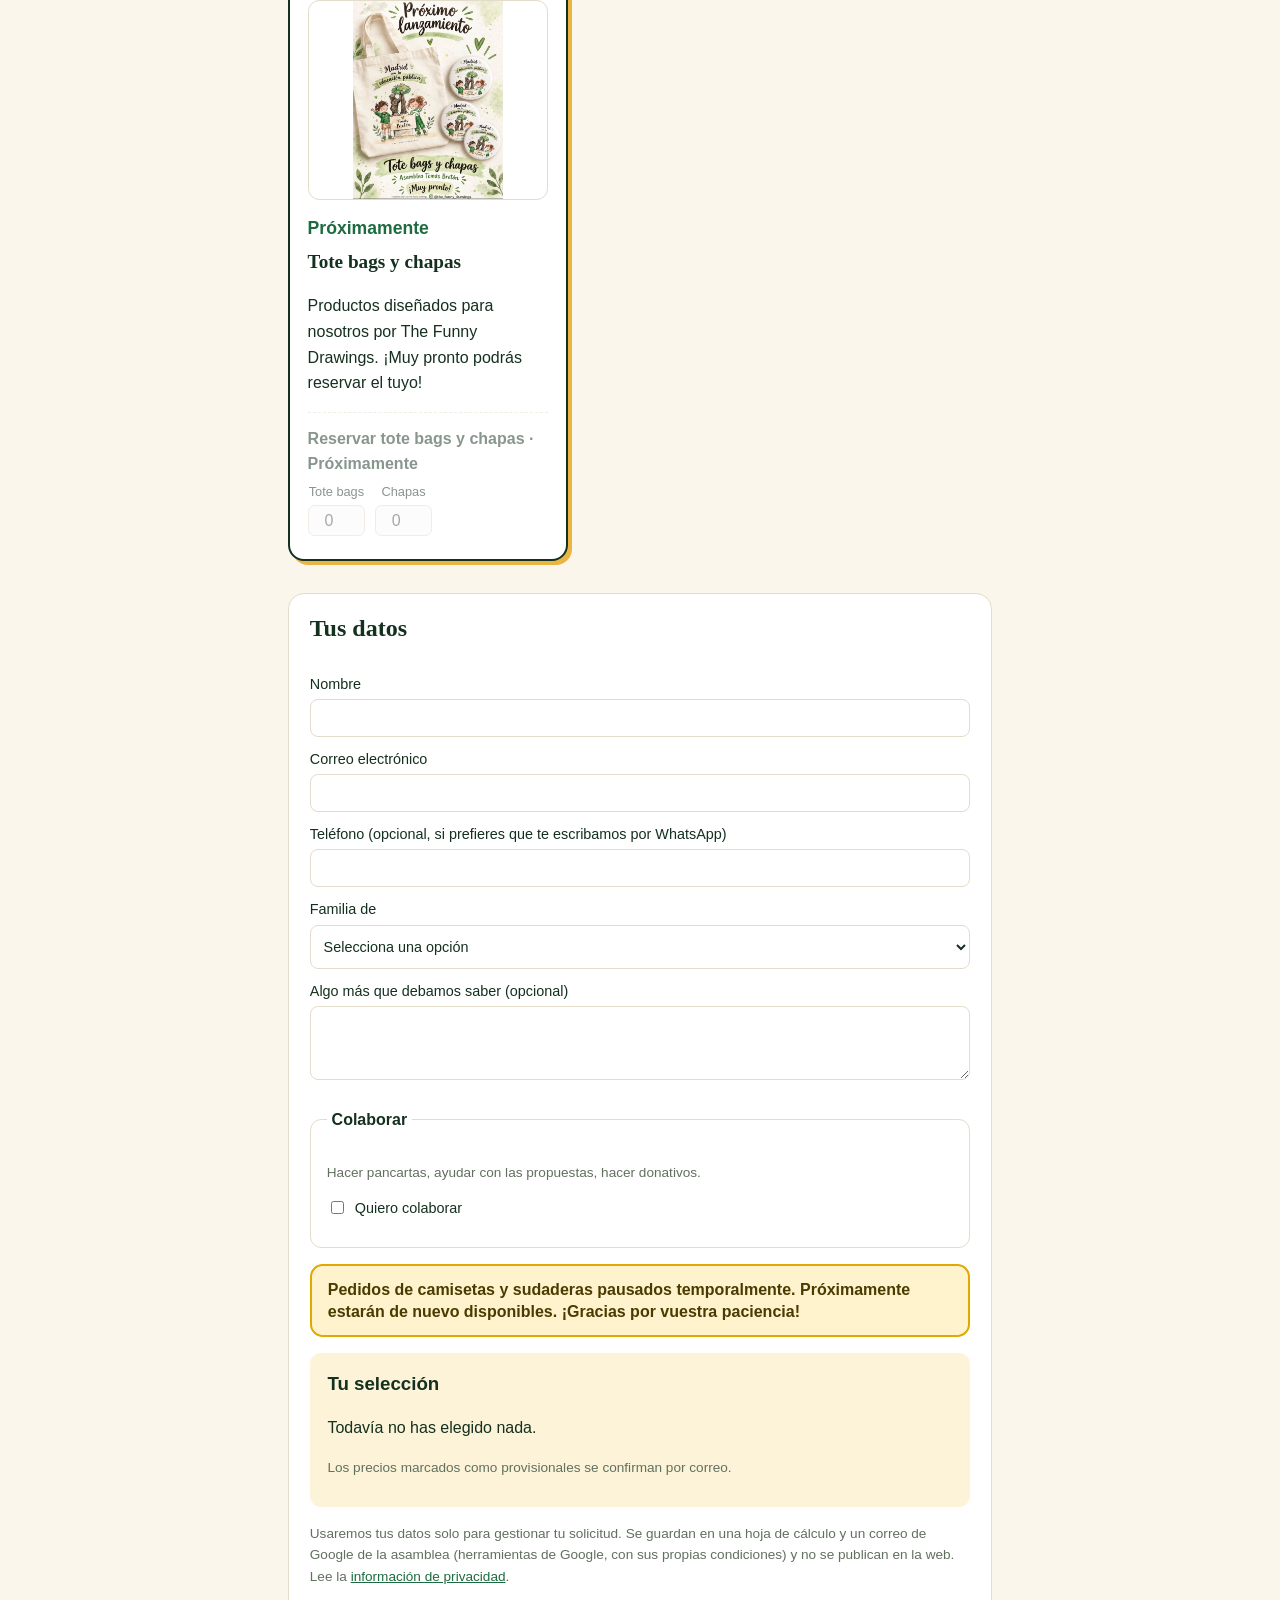
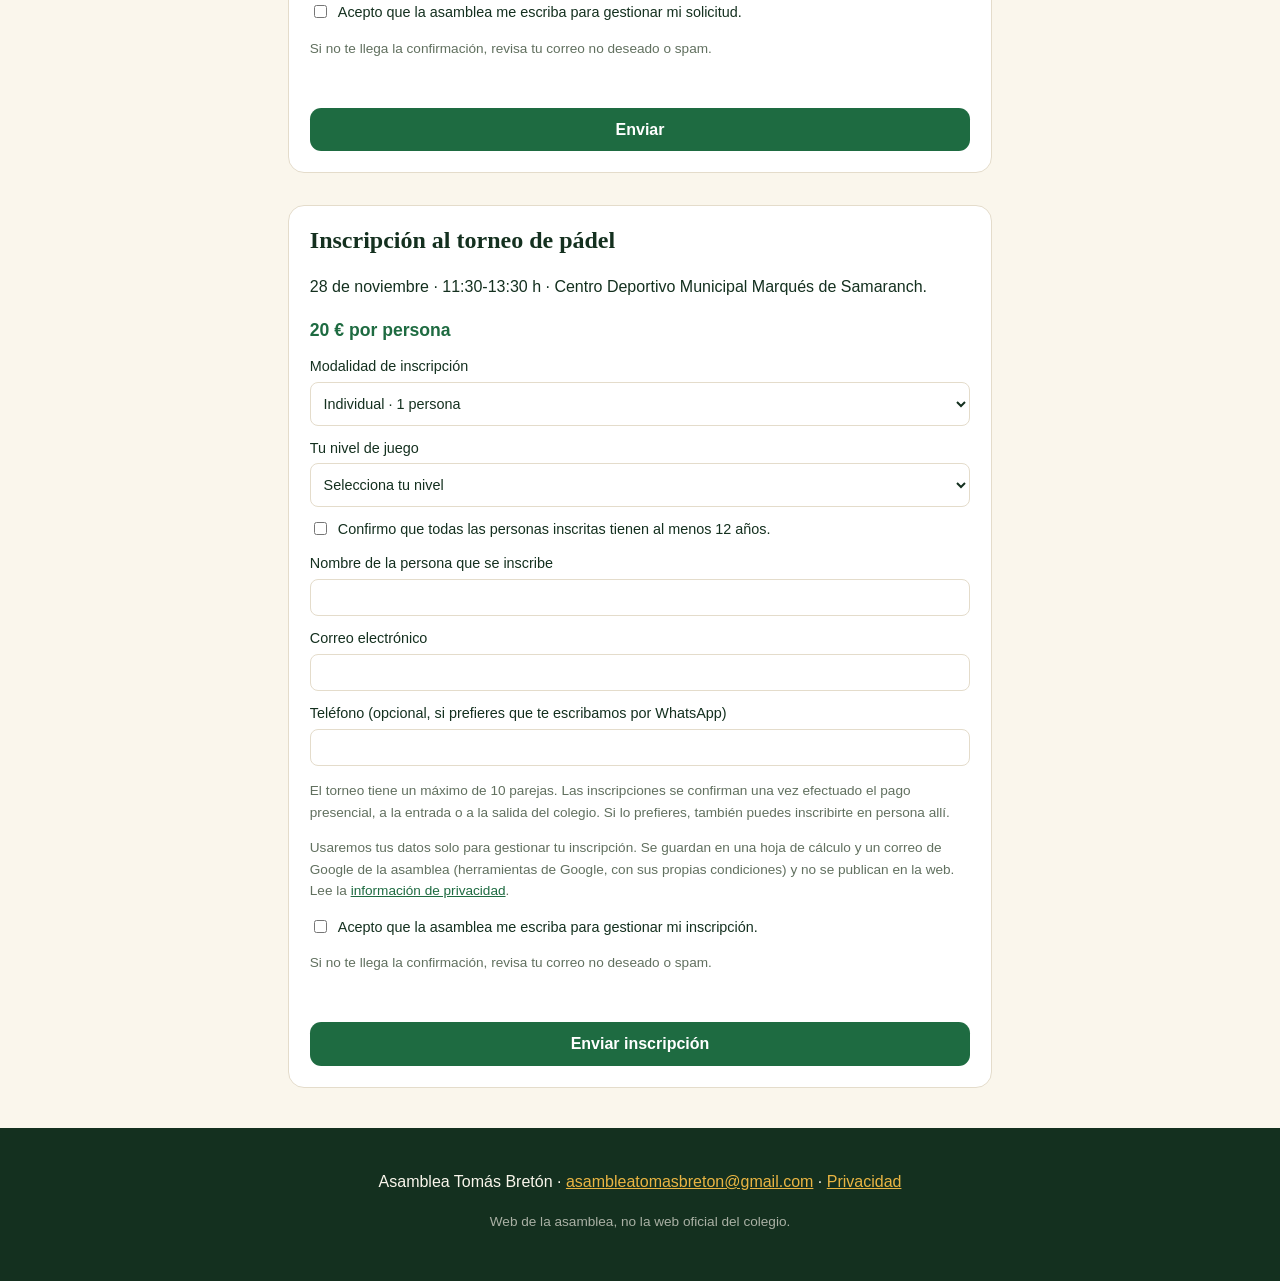
==== commit 5419df89: "Update index.html" ====
--- a/index.html
+++ b/index.html
@@ -25,7 +25,6 @@
       <a class="boton" href="#apoyar">Cómo nos puedes apoyar</a>
       <a class="boton boton-sec" href="#peticiones">Saber más sobre la huelga</a>
       <a class="boton boton-sec" href="1-merienda-por-la-publica-2026-11-10.jpg" target="_blank" rel="noopener">Merienda con nosotros</a>
-      <a class="boton boton-sec" href="3-torneo-padel.html">Torneo de Pádel</a>
     </div>
   </section>
 
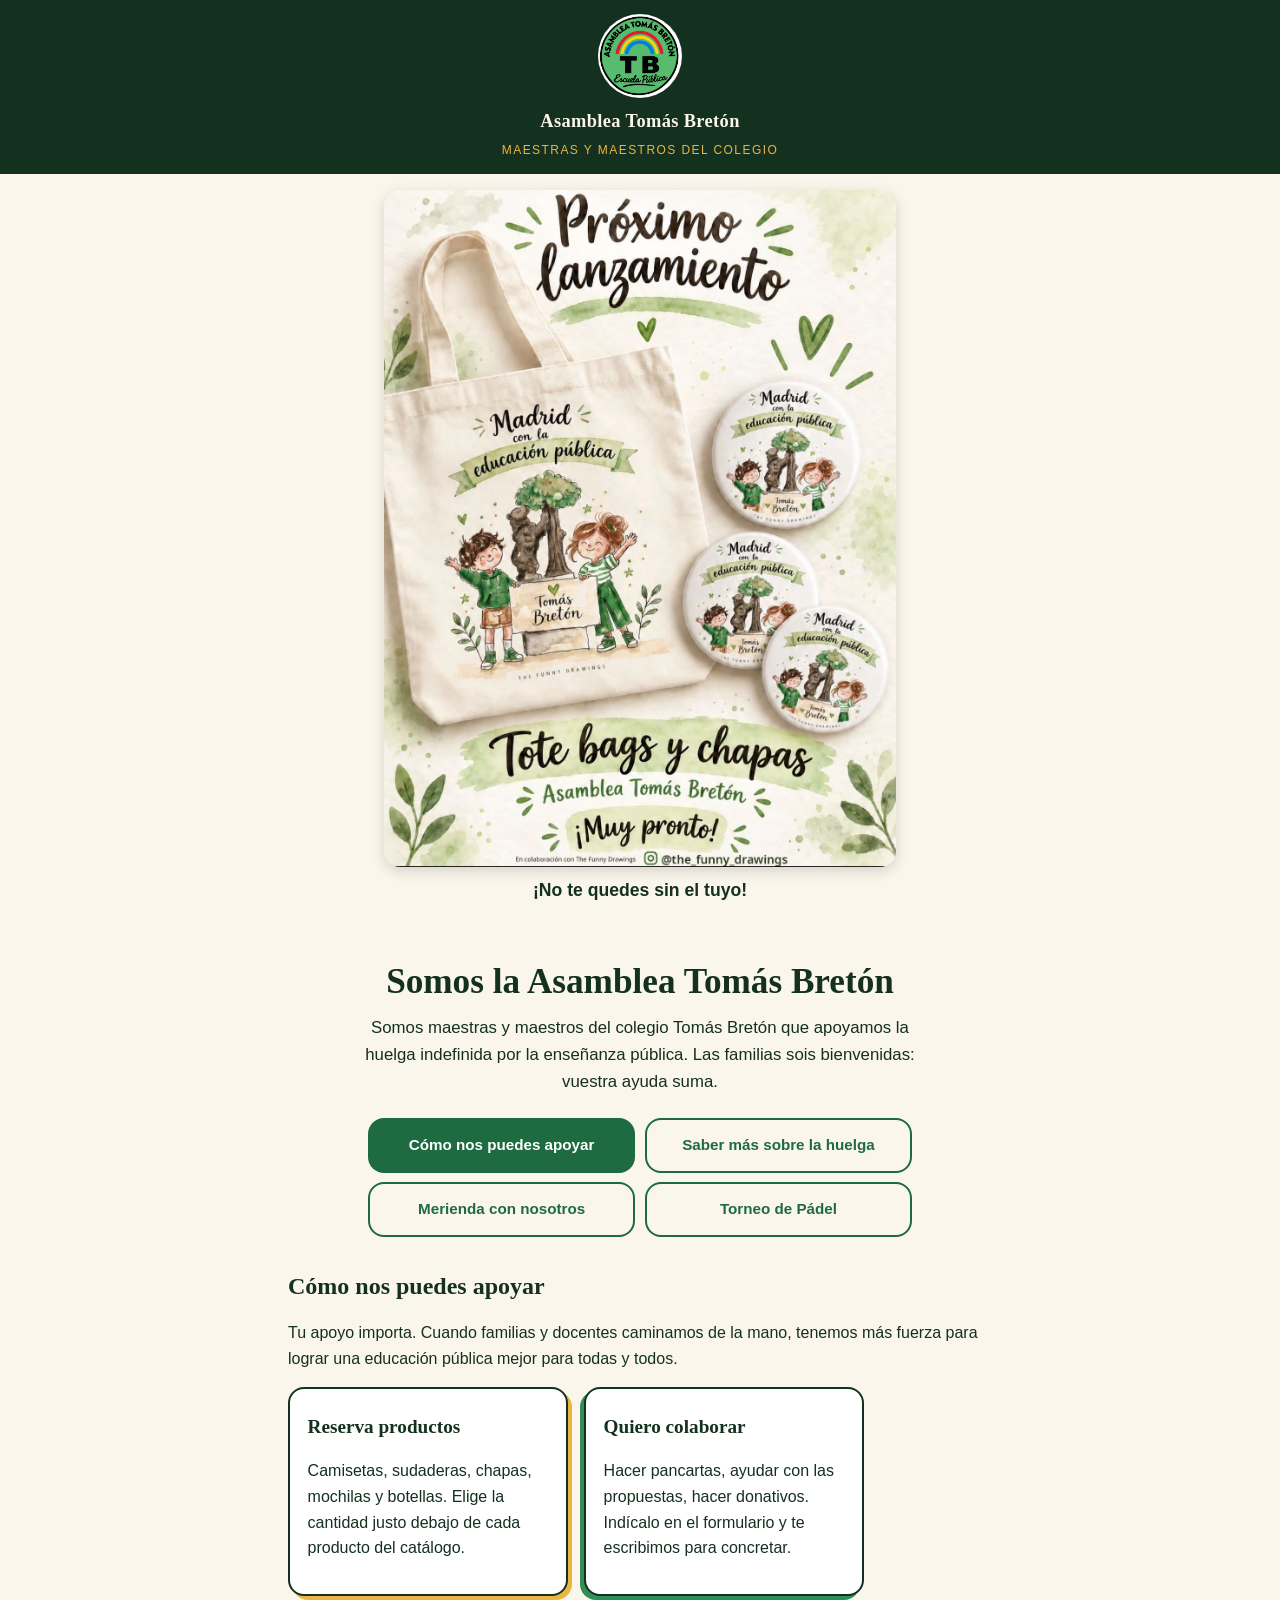
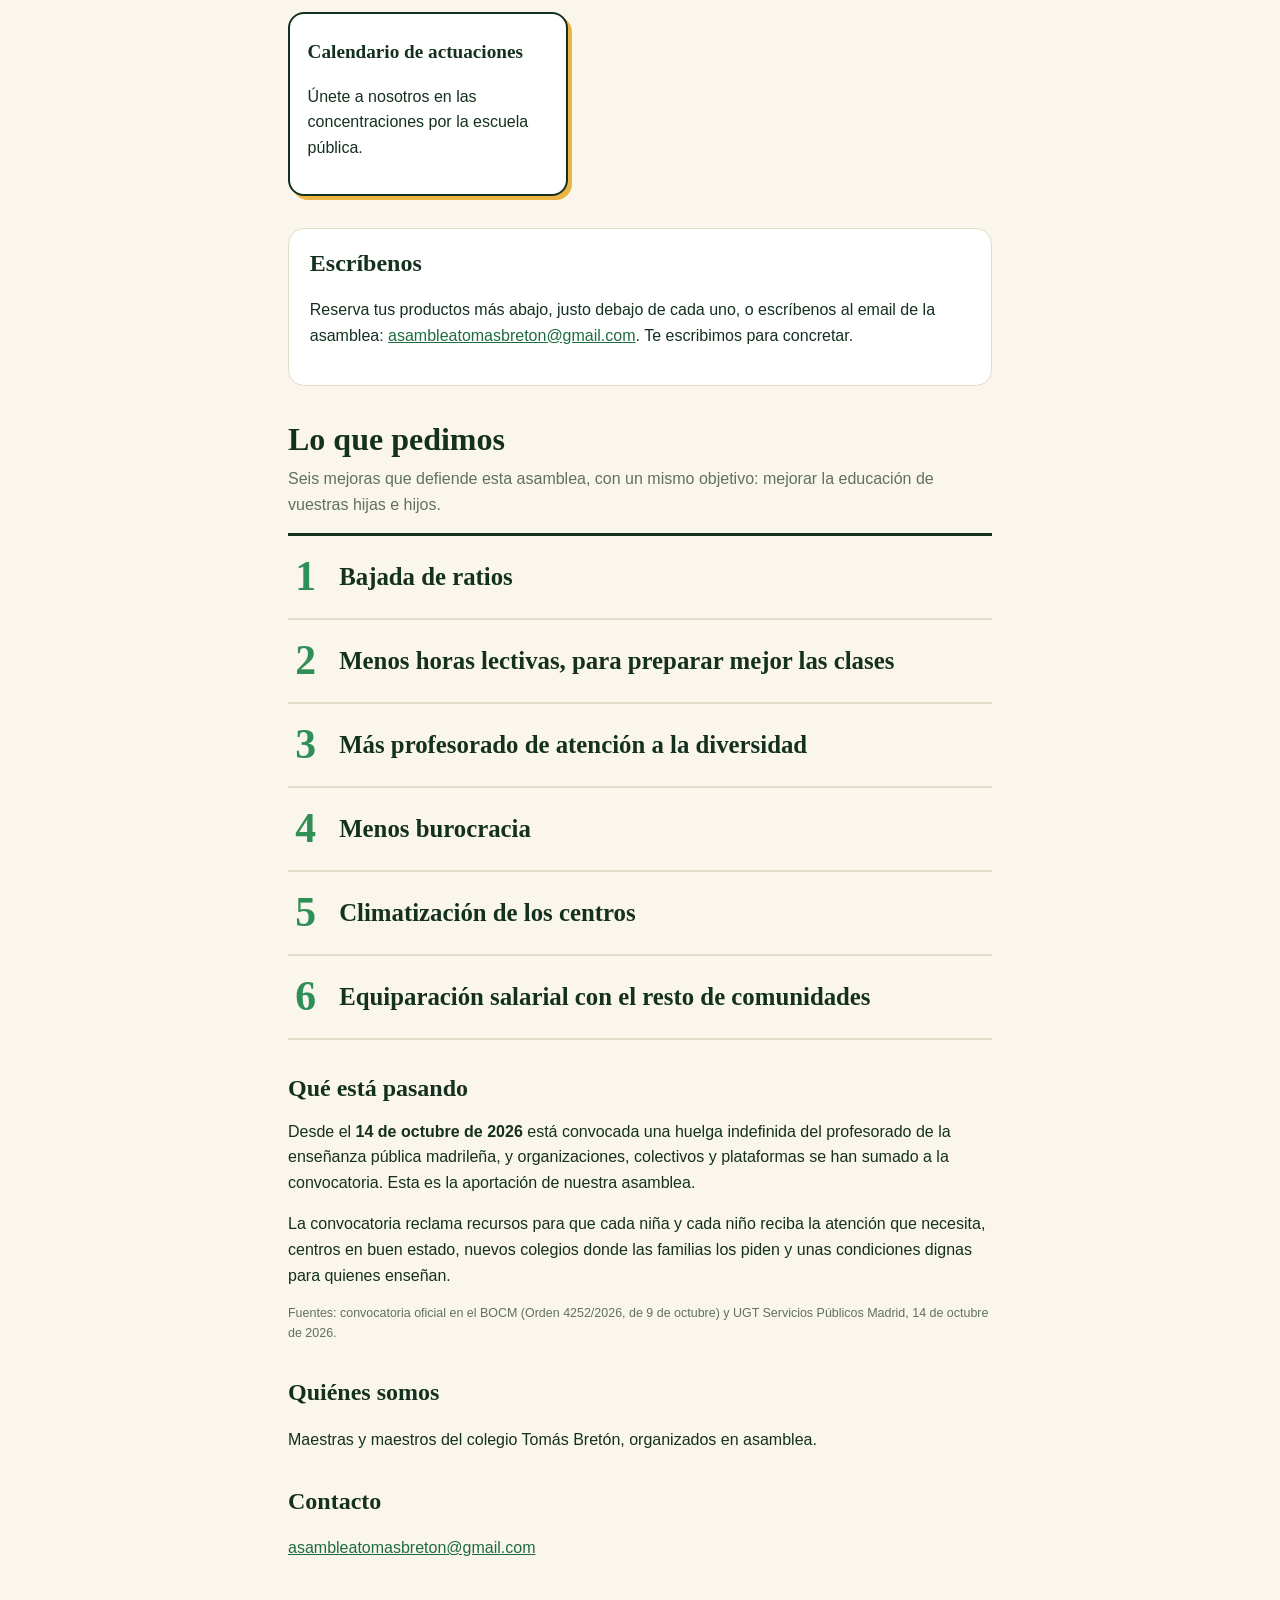
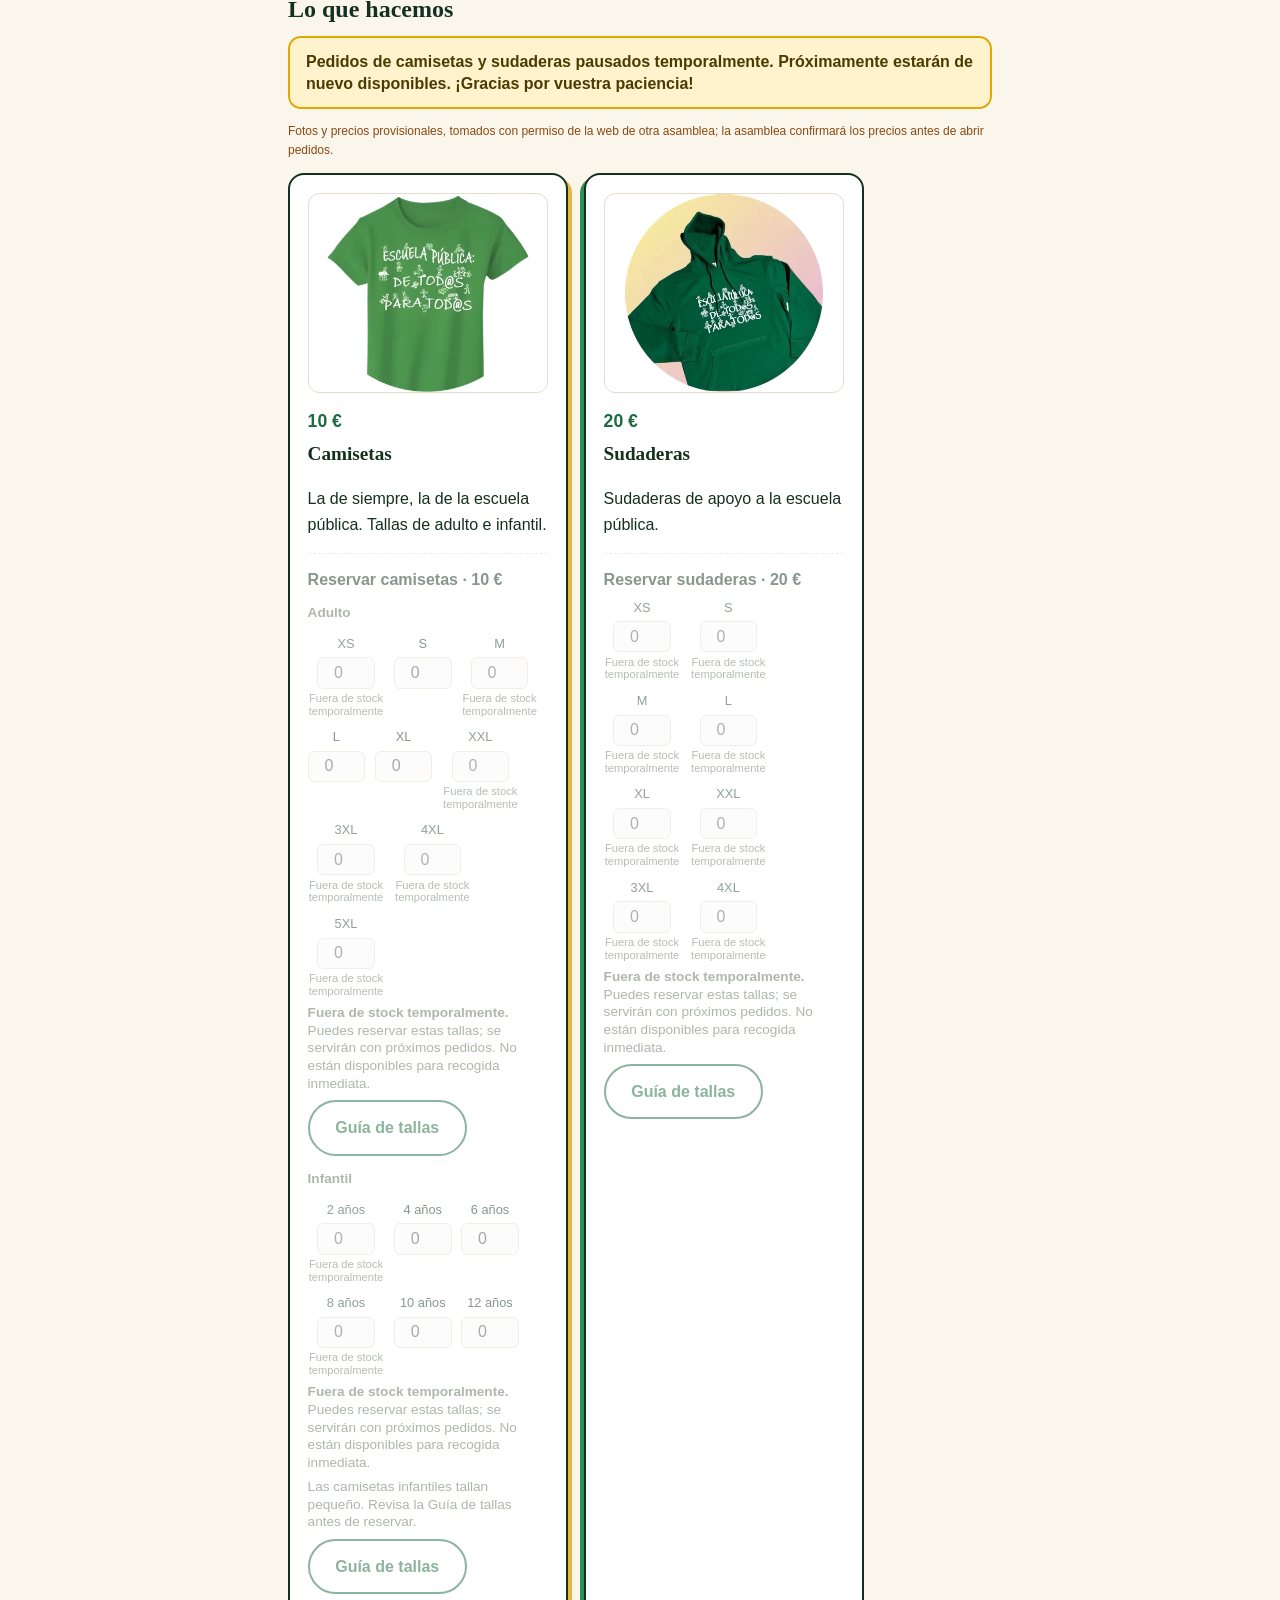
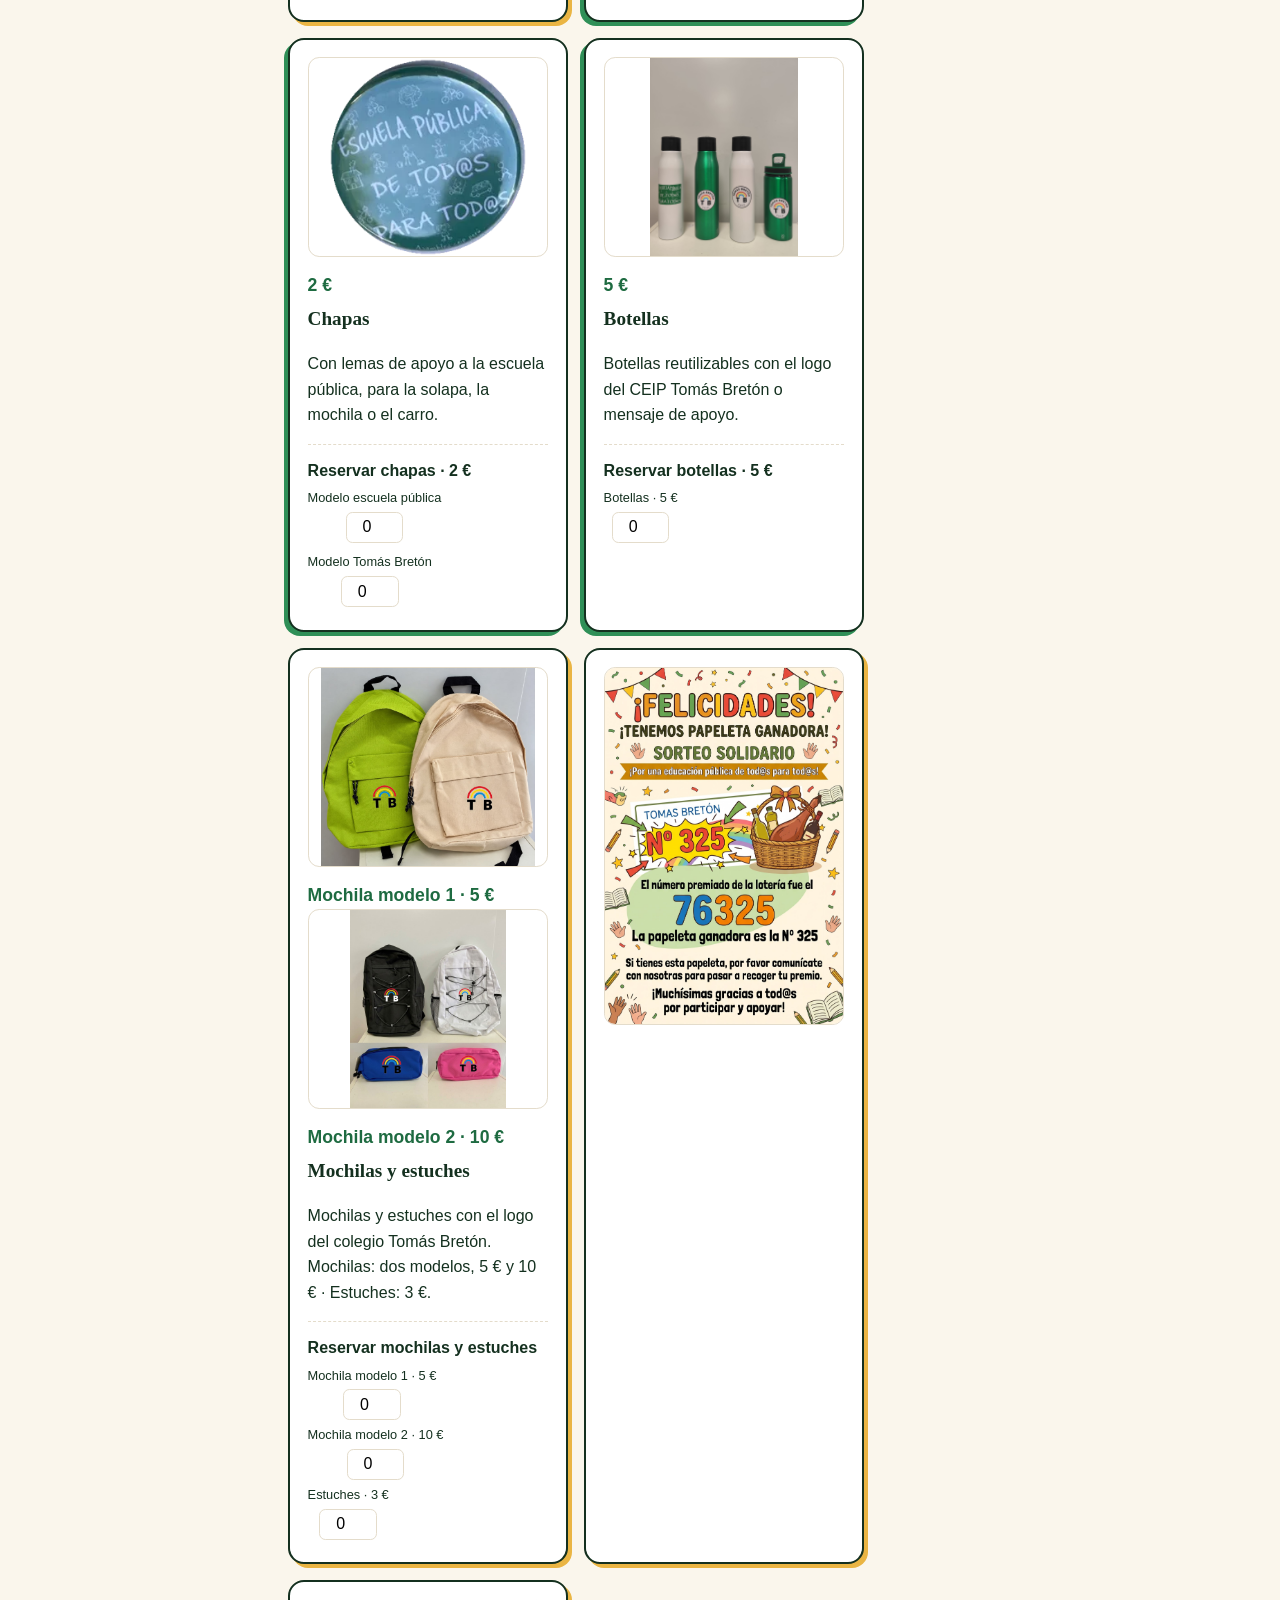
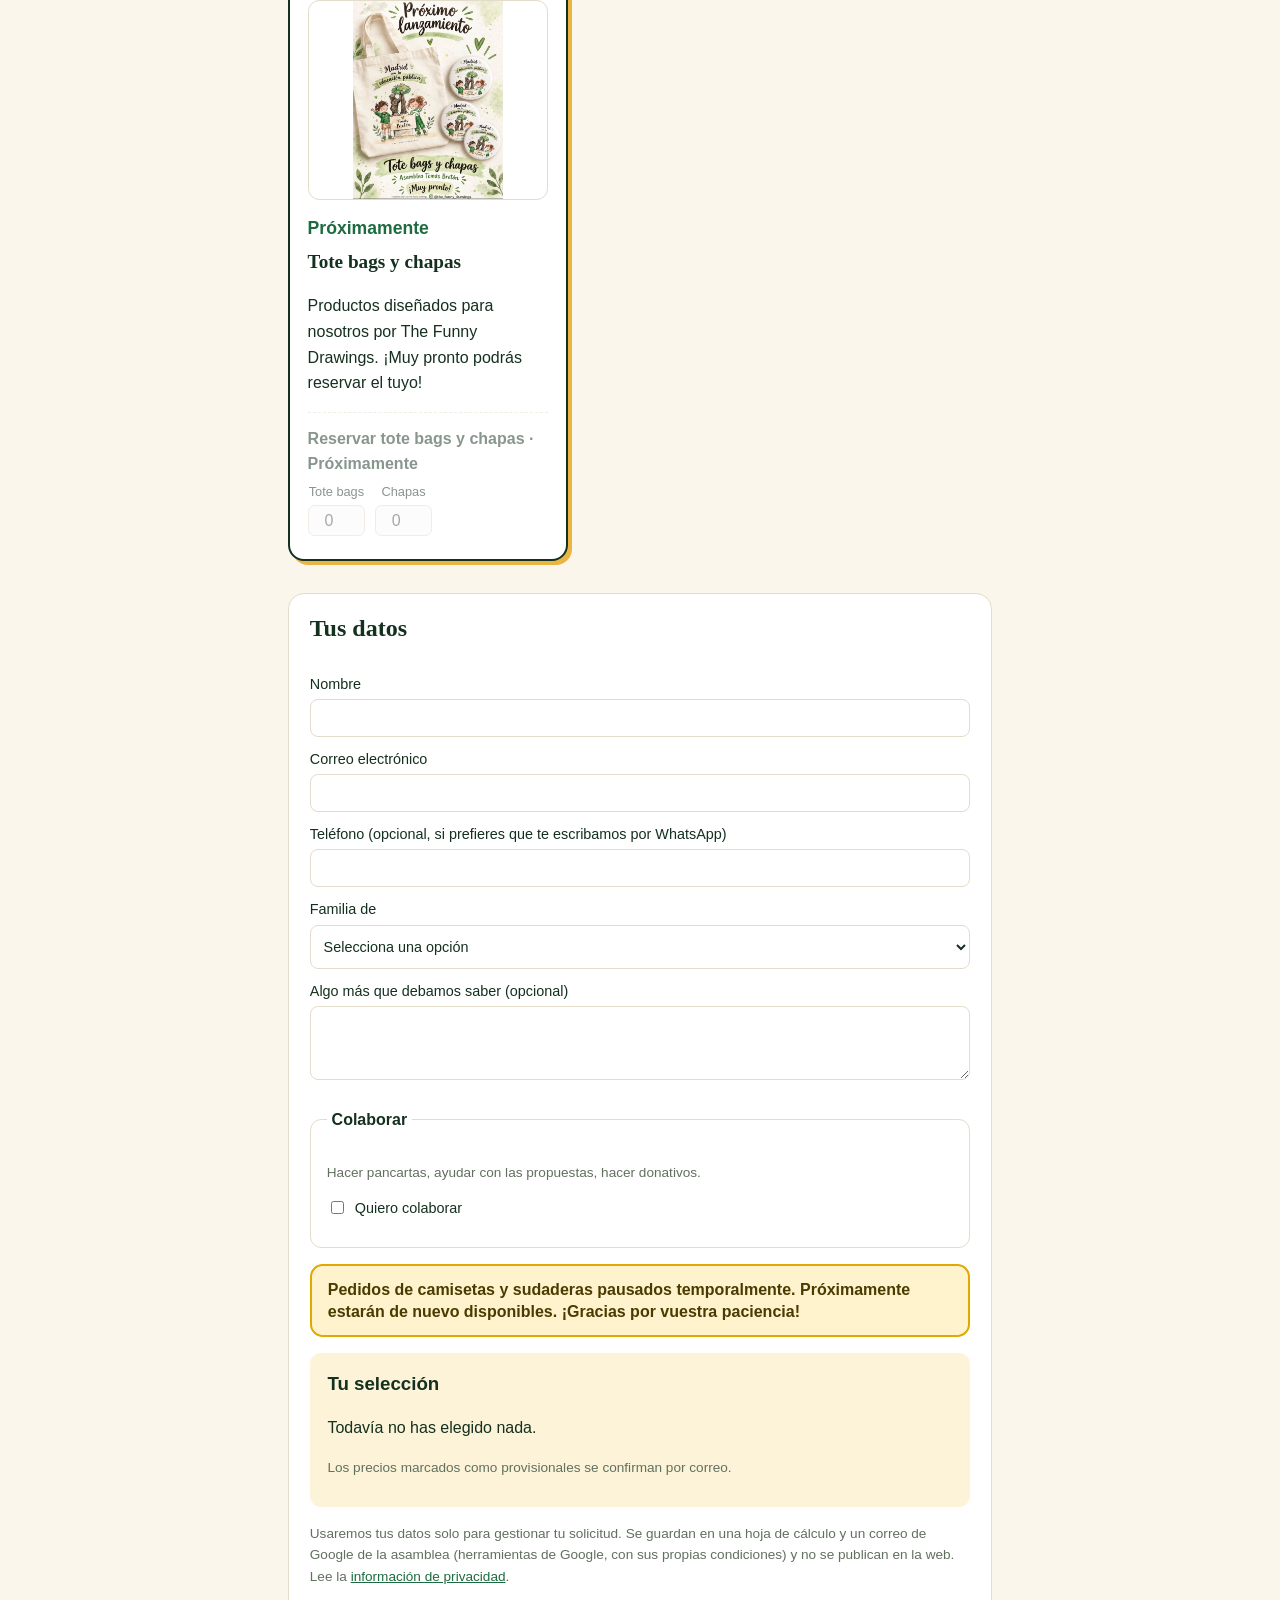
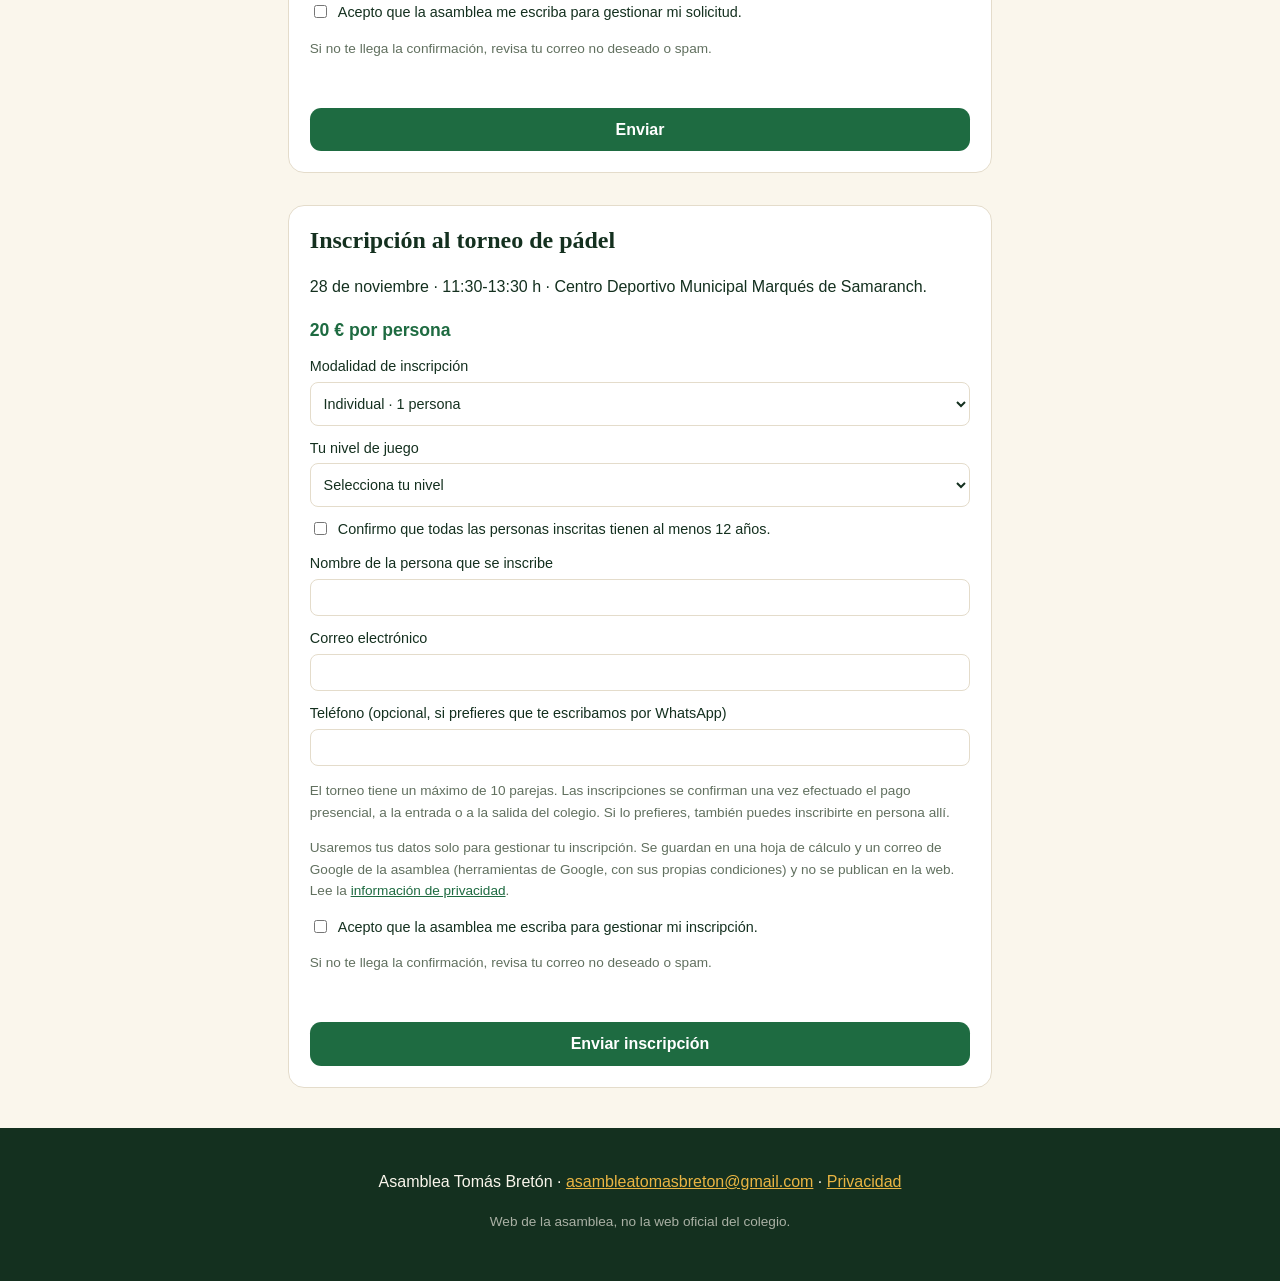
==== commit b19a6903: "Update index.html" ====
--- a/index.html
+++ b/index.html
@@ -25,6 +25,7 @@
       <a class="boton" href="#apoyar">Cómo nos puedes apoyar</a>
       <a class="boton boton-sec" href="#peticiones">Saber más sobre la huelga</a>
       <a class="boton boton-sec" href="1-merienda-por-la-publica-2026-11-10.jpg" target="_blank" rel="noopener">Merienda con nosotros</a>
+      <a class="boton boton-sec" href="3-torneo-padel.html">Torneo de Pádel</a>
     </div>
   </section>
 
